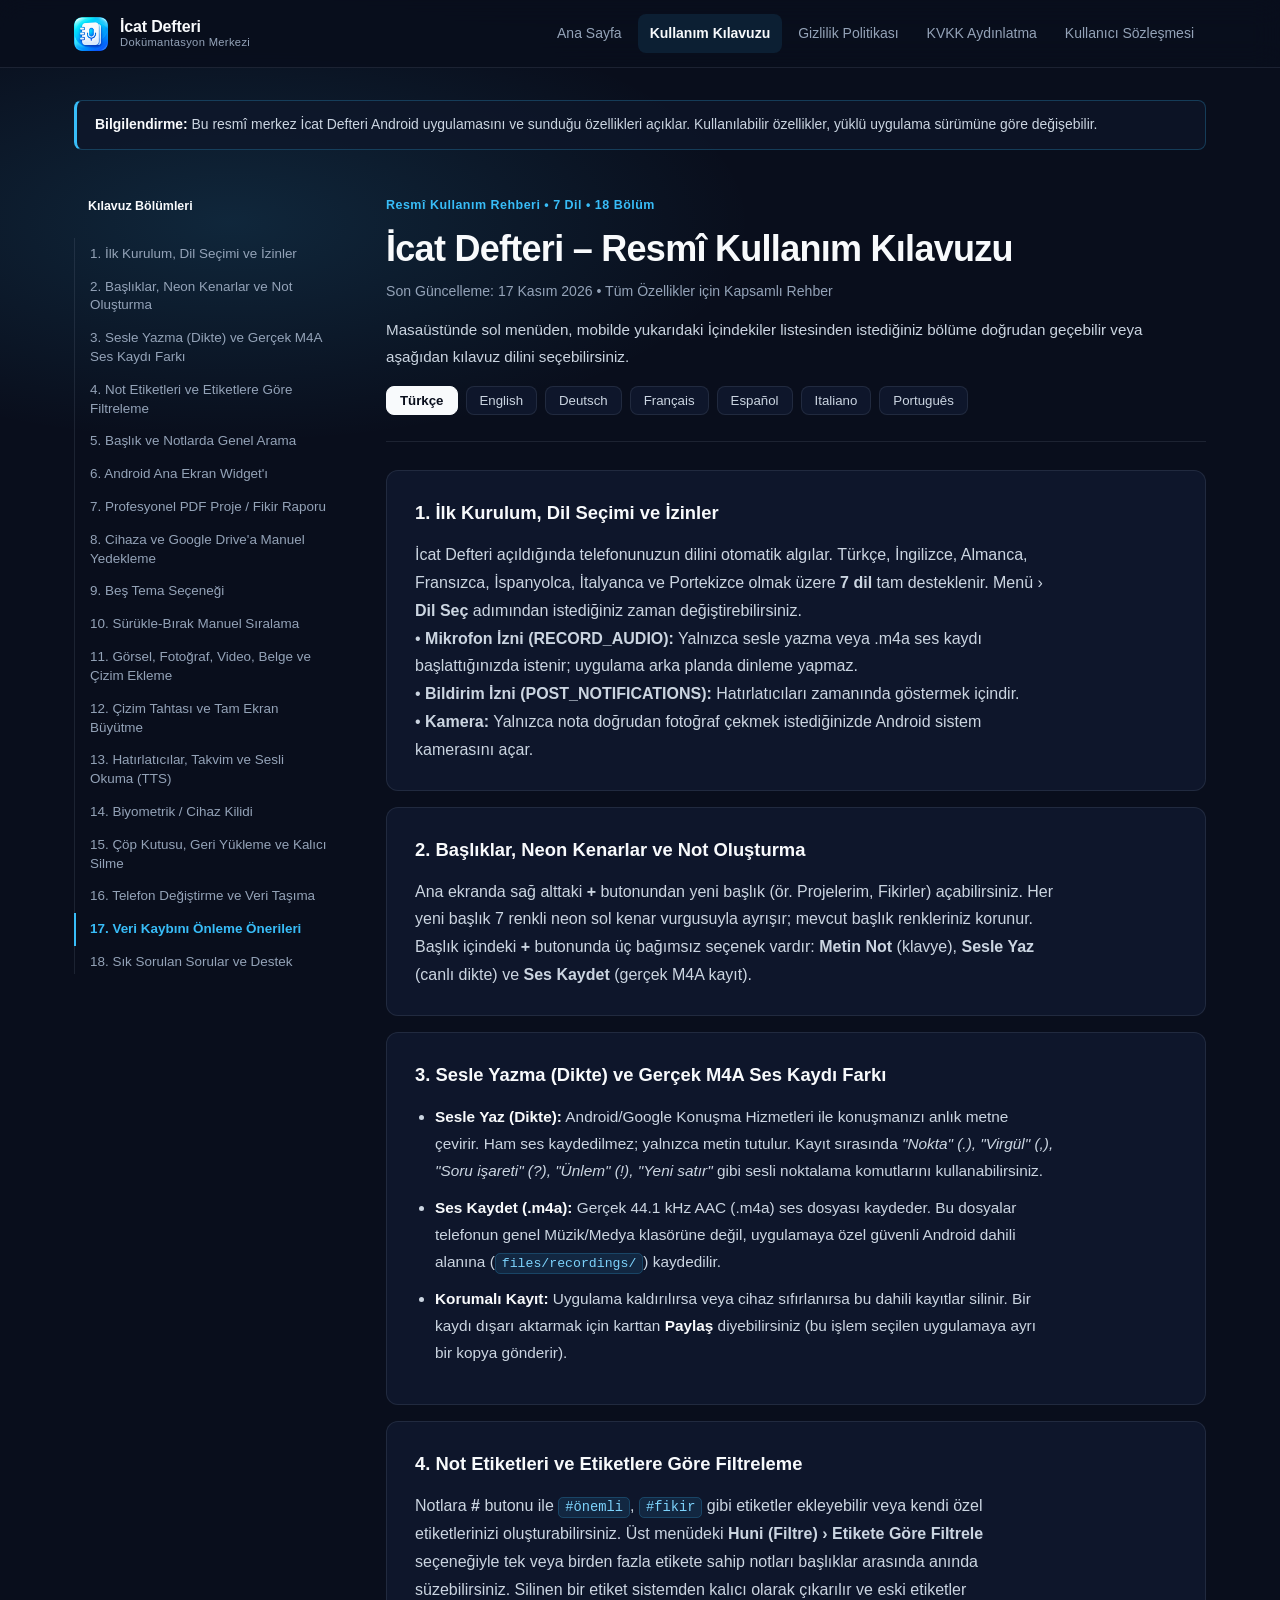
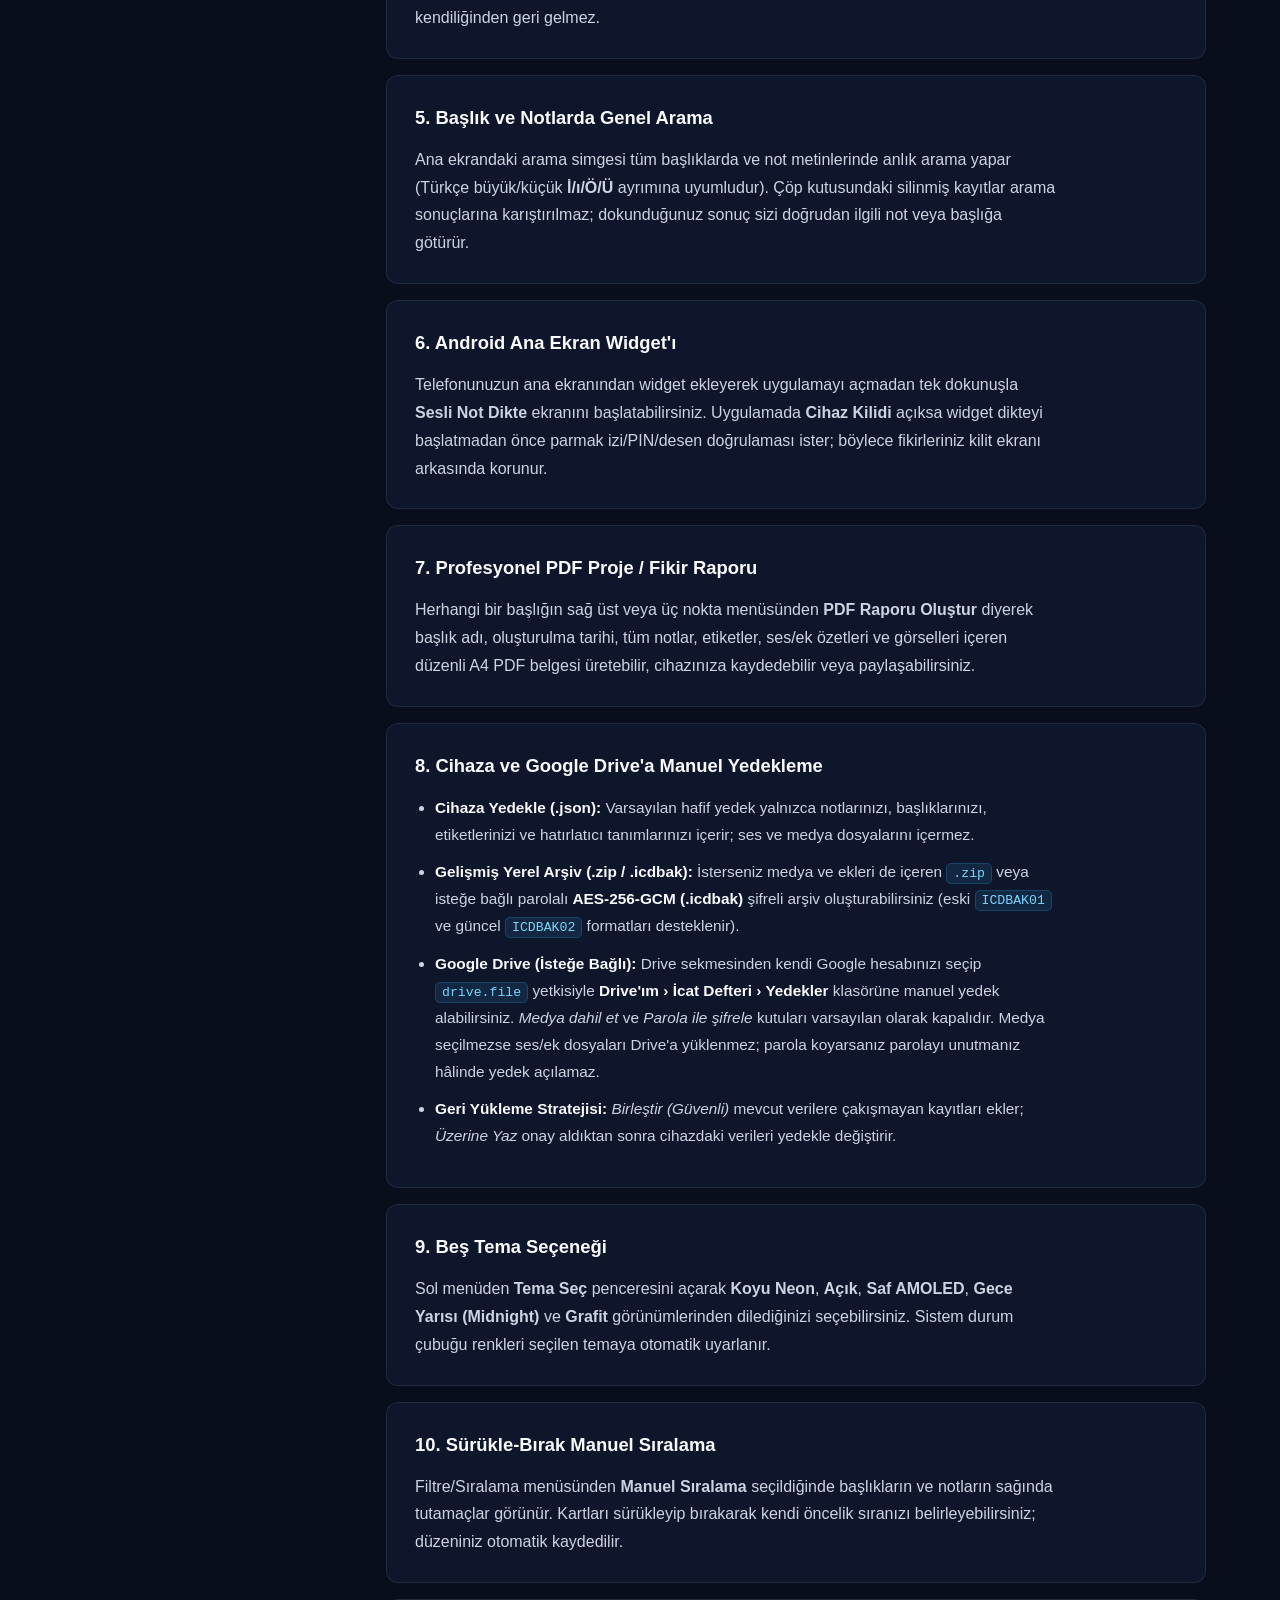
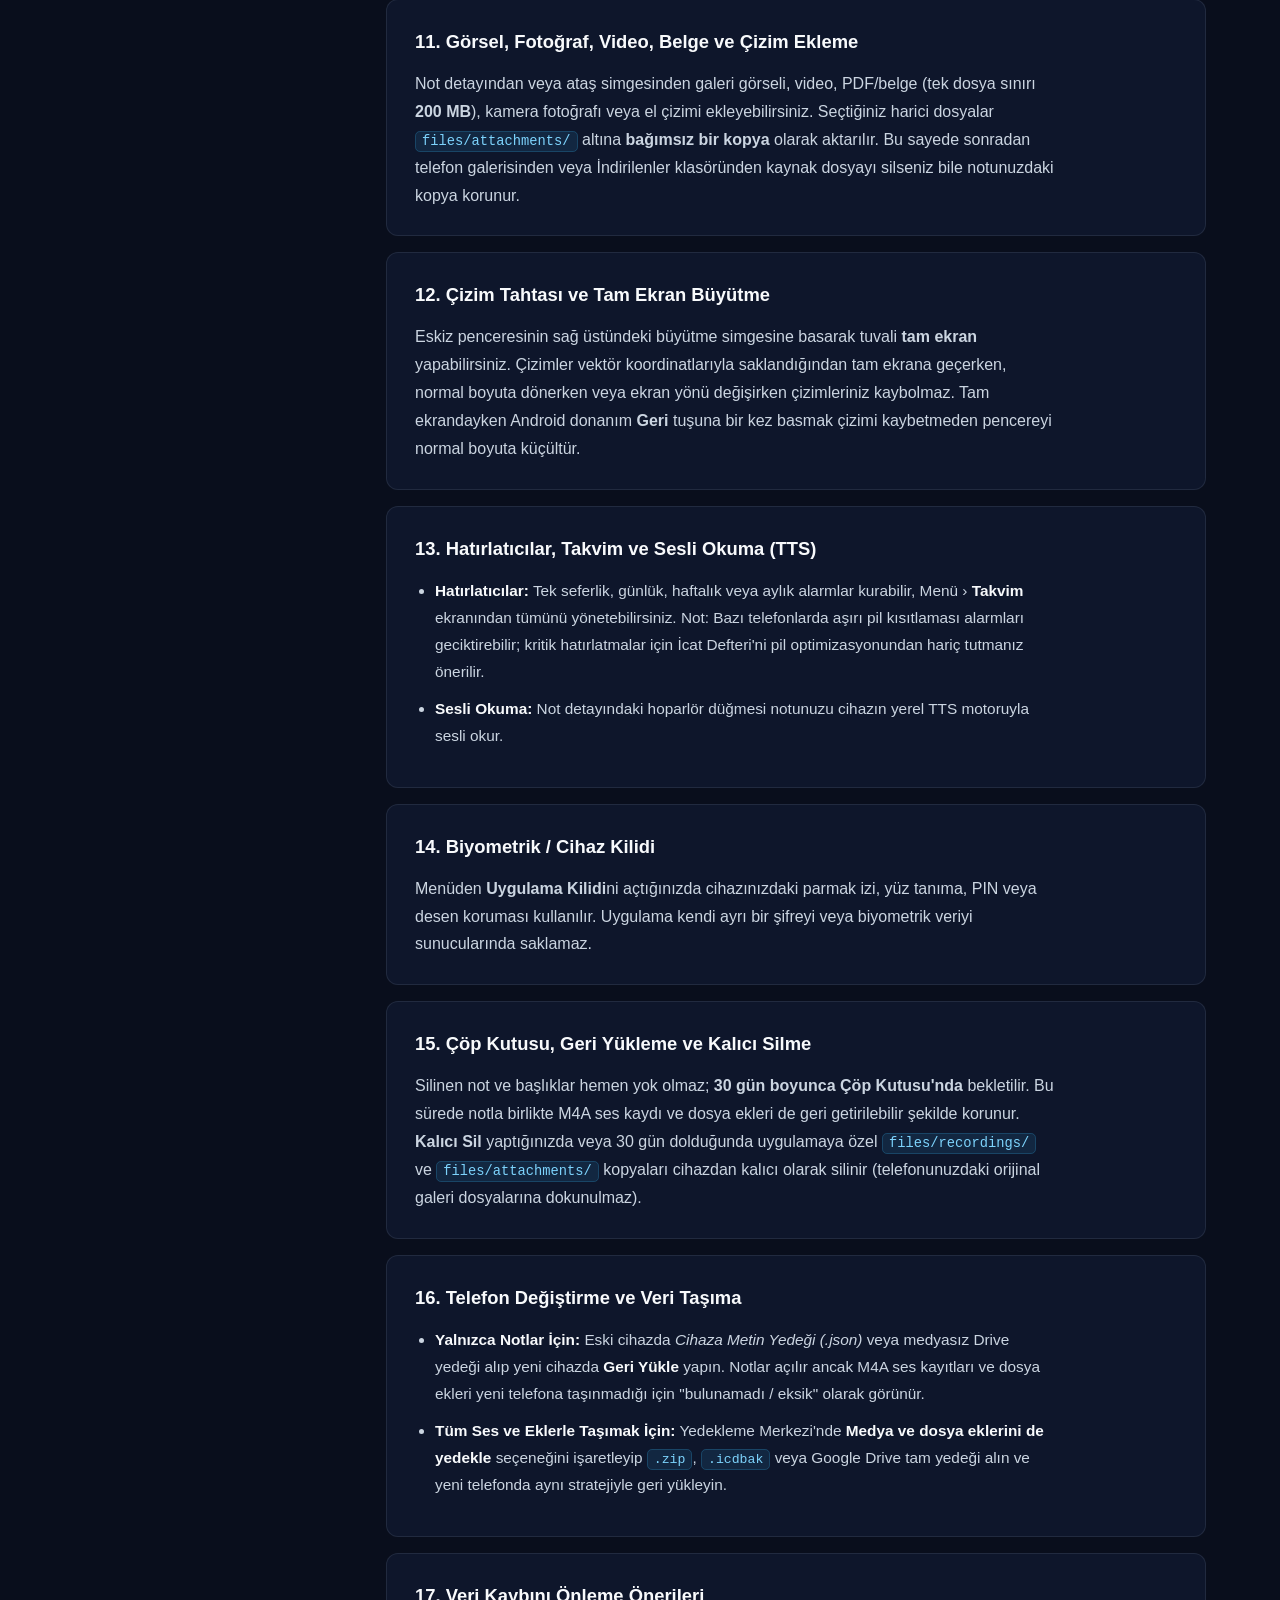
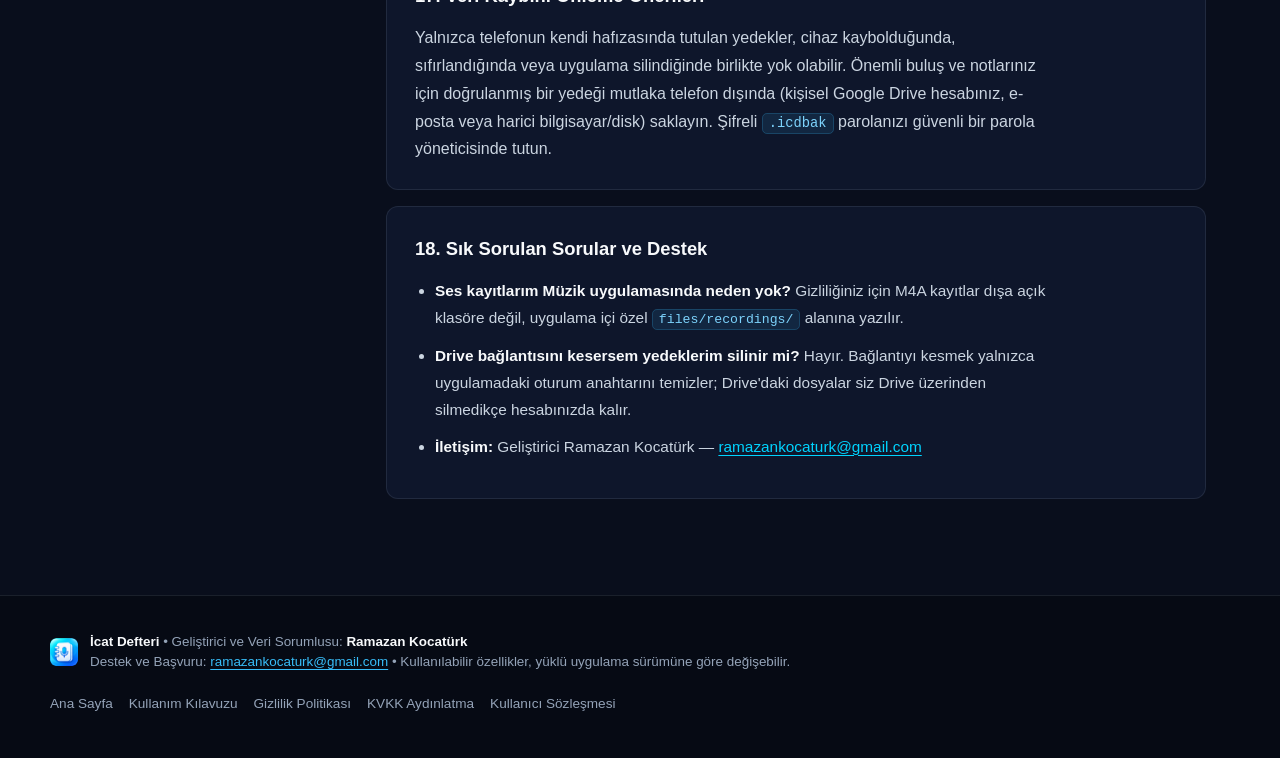
==== guide.html @ 8de45b9f "Add files via upload" ====
<!DOCTYPE html>
<html lang="tr">
<head>
    <meta charset="UTF-8">
    <meta name="viewport" content="width=device-width, initial-scale=1.0">
    <title>İcat Defteri – Resmî Kullanım Kılavuzu (7 Dil • 18 Bölüm)</title>
    <meta name="description" content="İcat Defteri için 7 dilde 18 bölümlü resmî kullanım kılavuzu: M4A ses kaydı, ek dosyalar, çizim tahtası, PDF rapor ve Google Drive yedekleme.">
    <link rel="icon" type="image/png" href="assets/Icat_Defteri_Play-Store_Icon_512.png">
    <link rel="stylesheet" href="styles.css">
    <script defer src="site.js"></script>
</head>
<body>
<a class="skip-link" href="#main-content">İçeriğe geç</a>
<header class="site-header">
    <div class="header-inner">
        <a href="index.html" class="brand-link">
            <img src="assets/Icat_Defteri_Play-Store_Icon_512.png" alt="İcat Defteri Resmî Logosu" class="brand-logo" width="34" height="34">
            <span class="brand-text-col">
                <span class="brand-name">İcat Defteri</span>
                <span class="brand-tag">Dokümantasyon Merkezi</span>
            </span>
        </a>
        <nav class="nav-links" aria-label="Üst Menü">
            <a href="index.html">Ana Sayfa</a>
            <a href="guide.html" aria-current="page">Kullanım Kılavuzu</a>
            <a href="privacy.html">Gizlilik Politikası</a>
            <a href="kvkk.html">KVKK Aydınlatma</a>
            <a href="terms.html">Kullanıcı Sözleşmesi</a>
        </nav>
        <button type="button" id="mobile-nav-toggle" class="mobile-nav-toggle" aria-expanded="false" aria-controls="mobile-nav-drawer">
            <span>Menü</span>
            <span aria-hidden="true">☰</span>
        </button>
    </div>
    <div id="mobile-nav-drawer" class="mobile-nav-drawer" aria-label="Mobil Menü">
        <a href="index.html">Ana Sayfa</a>
        <a href="guide.html" aria-current="page">Kullanım Kılavuzu</a>
        <a href="privacy.html">Gizlilik Politikası</a>
        <a href="kvkk.html">KVKK Aydınlatma</a>
        <a href="terms.html">Kullanıcı Sözleşmesi</a>
    </div>
</header>
<main id="main-content" class="page-wrap">
    <div class="status-notice" role="note">
        <strong>Bilgilendirme:</strong> Bu resmî merkez İcat Defteri Android uygulamasını ve sunduğu özellikleri açıklar. Kullanılabilir özellikler, yüklü uygulama sürümüne göre değişebilir.
    </div>
    <div class="mobile-toc">
        <button type="button" id="mobile-toc-btn" class="mobile-toc-btn" aria-expanded="false" aria-controls="mobile-toc-panel">
            <span>Kılavuz Bölümleri (18)</span>
            <span aria-hidden="true">▾</span>
        </button>
        <div id="mobile-toc-panel" class="mobile-toc-panel">
            <ul id="mobile-toc-list" class="toc-list">
                <li><a href="#sec-1">1. İlk Kurulum, Dil Seçimi ve İzinler</a></li>
                <li><a href="#sec-2">2. Başlıklar, Neon Kenarlar ve Not Oluşturma</a></li>
                <li><a href="#sec-3">3. Sesle Yazma (Dikte) ve Gerçek M4A Ses Kaydı Farkı</a></li>
                <li><a href="#sec-4">4. Not Etiketleri ve Etiketlere Göre Filtreleme</a></li>
                <li><a href="#sec-5">5. Başlık ve Notlarda Genel Arama</a></li>
                <li><a href="#sec-6">6. Android Ana Ekran Widget'ı</a></li>
                <li><a href="#sec-7">7. Profesyonel PDF Proje / Fikir Raporu</a></li>
                <li><a href="#sec-8">8. Cihaza ve Google Drive'a Manuel Yedekleme</a></li>
                <li><a href="#sec-9">9. Beş Tema Seçeneği</a></li>
                <li><a href="#sec-10">10. Sürükle-Bırak Manuel Sıralama</a></li>
                <li><a href="#sec-11">11. Görsel, Fotoğraf, Video, Belge ve Çizim Ekleme</a></li>
                <li><a href="#sec-12">12. Çizim Tahtası ve Tam Ekran Büyütme</a></li>
                <li><a href="#sec-13">13. Hatırlatıcılar, Takvim ve Sesli Okuma (TTS)</a></li>
                <li><a href="#sec-14">14. Biyometrik / Cihaz Kilidi</a></li>
                <li><a href="#sec-15">15. Çöp Kutusu, Geri Yükleme ve Kalıcı Silme</a></li>
                <li><a href="#sec-16">16. Telefon Değiştirme ve Veri Taşıma</a></li>
                <li><a href="#sec-17">17. Veri Kaybını Önleme Önerileri</a></li>
                <li><a href="#sec-18">18. Sık Sorulan Sorular ve Destek</a></li>
            </ul>
        </div>
    </div>

    <div class="docs-layout">
        <aside class="docs-sidebar" aria-label="Bölüm Gezintisi">
            <div class="sidebar-title">Kılavuz Bölümleri</div>
            <ul id="desktop-toc-list" class="toc-list">
                <li><a href="#sec-1">1. İlk Kurulum, Dil Seçimi ve İzinler</a></li>
                <li><a href="#sec-2">2. Başlıklar, Neon Kenarlar ve Not Oluşturma</a></li>
                <li><a href="#sec-3">3. Sesle Yazma (Dikte) ve Gerçek M4A Ses Kaydı Farkı</a></li>
                <li><a href="#sec-4">4. Not Etiketleri ve Etiketlere Göre Filtreleme</a></li>
                <li><a href="#sec-5">5. Başlık ve Notlarda Genel Arama</a></li>
                <li><a href="#sec-6">6. Android Ana Ekran Widget'ı</a></li>
                <li><a href="#sec-7">7. Profesyonel PDF Proje / Fikir Raporu</a></li>
                <li><a href="#sec-8">8. Cihaza ve Google Drive'a Manuel Yedekleme</a></li>
                <li><a href="#sec-9">9. Beş Tema Seçeneği</a></li>
                <li><a href="#sec-10">10. Sürükle-Bırak Manuel Sıralama</a></li>
                <li><a href="#sec-11">11. Görsel, Fotoğraf, Video, Belge ve Çizim Ekleme</a></li>
                <li><a href="#sec-12">12. Çizim Tahtası ve Tam Ekran Büyütme</a></li>
                <li><a href="#sec-13">13. Hatırlatıcılar, Takvim ve Sesli Okuma (TTS)</a></li>
                <li><a href="#sec-14">14. Biyometrik / Cihaz Kilidi</a></li>
                <li><a href="#sec-15">15. Çöp Kutusu, Geri Yükleme ve Kalıcı Silme</a></li>
                <li><a href="#sec-16">16. Telefon Değiştirme ve Veri Taşıma</a></li>
                <li><a href="#sec-17">17. Veri Kaybını Önleme Önerileri</a></li>
                <li><a href="#sec-18">18. Sık Sorulan Sorular ve Destek</a></li>
            </ul>
        </aside>

        <article class="doc-article">
            <div class="doc-header-block">
                <span class="doc-badge">Resmî Kullanım Rehberi • 7 Dil • 18 Bölüm</span>
                <h1>İcat Defteri – Resmî Kullanım Kılavuzu</h1>
                <div class="doc-meta">Son Güncelleme: 17 Kasım 2026 • Tüm Özellikler için Kapsamlı Rehber</div>
                <p style="color:var(--text-body); font-size:0.95rem;">Masaüstünde sol menüden, mobilde yukarıdaki İçindekiler listesinden istediğiniz bölüme doğrudan geçebilir veya aşağıdan kılavuz dilini seçebilirsiniz.</p>
                <div class="lang-bar" role="group" aria-label="Kılavuz Dili Seçimi">
            <button type="button" onclick="setGuideLang('tr')" id="gl-btn-tr" class="lang-btn active" aria-pressed="true">Türkçe</button>
            <button type="button" onclick="setGuideLang('en')" id="gl-btn-en" class="lang-btn" aria-pressed="false">English</button>
            <button type="button" onclick="setGuideLang('de')" id="gl-btn-de" class="lang-btn" aria-pressed="false">Deutsch</button>
            <button type="button" onclick="setGuideLang('fr')" id="gl-btn-fr" class="lang-btn" aria-pressed="false">Français</button>
            <button type="button" onclick="setGuideLang('es')" id="gl-btn-es" class="lang-btn" aria-pressed="false">Español</button>
            <button type="button" onclick="setGuideLang('it')" id="gl-btn-it" class="lang-btn" aria-pressed="false">Italiano</button>
            <button type="button" onclick="setGuideLang('pt')" id="gl-btn-pt" class="lang-btn" aria-pressed="false">Português</button>
        </div>
            </div>
            <div id="sections-host">
                
        <section id="sec-1" class="doc-section">
            <h2>1. İlk Kurulum, Dil Seçimi ve İzinler</h2>
            <div class="doc-prose">İcat Defteri açıldığında telefonunuzun dilini otomatik algılar. Türkçe, İngilizce, Almanca, Fransızca, İspanyolca, İtalyanca ve Portekizce olmak üzere <strong>7 dil</strong> tam desteklenir. Menü › <strong>Dil Seç</strong> adımından istediğiniz zaman değiştirebilirsiniz.<br>• <strong>Mikrofon İzni (RECORD_AUDIO):</strong> Yalnızca sesle yazma veya .m4a ses kaydı başlattığınızda istenir; uygulama arka planda dinleme yapmaz.<br>• <strong>Bildirim İzni (POST_NOTIFICATIONS):</strong> Hatırlatıcıları zamanında göstermek içindir.<br>• <strong>Kamera:</strong> Yalnızca nota doğrudan fotoğraf çekmek istediğinizde Android sistem kamerasını açar.</div>
        </section>

        <section id="sec-2" class="doc-section">
            <h2>2. Başlıklar, Neon Kenarlar ve Not Oluşturma</h2>
            <div class="doc-prose">Ana ekranda sağ alttaki <strong>+</strong> butonundan yeni başlık (ör. Projelerim, Fikirler) açabilirsiniz. Her yeni başlık 7 renkli neon sol kenar vurgusuyla ayrışır; mevcut başlık renkleriniz korunur. Başlık içindeki <strong>+</strong> butonunda üç bağımsız seçenek vardır: <strong>Metin Not</strong> (klavye), <strong>Sesle Yaz</strong> (canlı dikte) ve <strong>Ses Kaydet</strong> (gerçek M4A kayıt).</div>
        </section>

        <section id="sec-3" class="doc-section">
            <h2>3. Sesle Yazma (Dikte) ve Gerçek M4A Ses Kaydı Farkı</h2>
            <div class="doc-prose"><ul><li><strong>Sesle Yaz (Dikte):</strong> Android/Google Konuşma Hizmetleri ile konuşmanızı anlık metne çevirir. Ham ses kaydedilmez; yalnızca metin tutulur. Kayıt sırasında <em>"Nokta" (.), "Virgül" (,), "Soru işareti" (?), "Ünlem" (!), "Yeni satır"</em> gibi sesli noktalama komutlarını kullanabilirsiniz.</li><li><strong>Ses Kaydet (.m4a):</strong> Gerçek 44.1 kHz AAC (.m4a) ses dosyası kaydeder. Bu dosyalar telefonun genel Müzik/Medya klasörüne değil, uygulamaya özel güvenli Android dahili alanına (<code>files/recordings/</code>) kaydedilir.</li><li><strong>Korumalı Kayıt:</strong> Uygulama kaldırılırsa veya cihaz sıfırlanırsa bu dahili kayıtlar silinir. Bir kaydı dışarı aktarmak için karttan <strong>Paylaş</strong> diyebilirsiniz (bu işlem seçilen uygulamaya ayrı bir kopya gönderir).</li></ul></div>
        </section>

        <section id="sec-4" class="doc-section">
            <h2>4. Not Etiketleri ve Etiketlere Göre Filtreleme</h2>
            <div class="doc-prose">Notlara <strong>#</strong> butonu ile <code>#önemli</code>, <code>#fikir</code> gibi etiketler ekleyebilir veya kendi özel etiketlerinizi oluşturabilirsiniz. Üst menüdeki <strong>Huni (Filtre) › Etikete Göre Filtrele</strong> seçeneğiyle tek veya birden fazla etikete sahip notları başlıklar arasında anında süzebilirsiniz. Silinen bir etiket sistemden kalıcı olarak çıkarılır ve eski etiketler kendiliğinden geri gelmez.</div>
        </section>

        <section id="sec-5" class="doc-section">
            <h2>5. Başlık ve Notlarda Genel Arama</h2>
            <div class="doc-prose">Ana ekrandaki arama simgesi tüm başlıklarda ve not metinlerinde anlık arama yapar (Türkçe büyük/küçük <strong>İ/ı/Ö/Ü</strong> ayrımına uyumludur). Çöp kutusundaki silinmiş kayıtlar arama sonuçlarına karıştırılmaz; dokunduğunuz sonuç sizi doğrudan ilgili not veya başlığa götürür.</div>
        </section>

        <section id="sec-6" class="doc-section">
            <h2>6. Android Ana Ekran Widget'ı</h2>
            <div class="doc-prose">Telefonunuzun ana ekranından widget ekleyerek uygulamayı açmadan tek dokunuşla <strong>Sesli Not Dikte</strong> ekranını başlatabilirsiniz. Uygulamada <strong>Cihaz Kilidi</strong> açıksa widget dikteyi başlatmadan önce parmak izi/PIN/desen doğrulaması ister; böylece fikirleriniz kilit ekranı arkasında korunur.</div>
        </section>

        <section id="sec-7" class="doc-section">
            <h2>7. Profesyonel PDF Proje / Fikir Raporu</h2>
            <div class="doc-prose">Herhangi bir başlığın sağ üst veya üç nokta menüsünden <strong>PDF Raporu Oluştur</strong> diyerek başlık adı, oluşturulma tarihi, tüm notlar, etiketler, ses/ek özetleri ve görselleri içeren düzenli A4 PDF belgesi üretebilir, cihazınıza kaydedebilir veya paylaşabilirsiniz.</div>
        </section>

        <section id="sec-8" class="doc-section">
            <h2>8. Cihaza ve Google Drive'a Manuel Yedekleme</h2>
            <div class="doc-prose"><ul><li><strong>Cihaza Yedekle (.json):</strong> Varsayılan hafif yedek yalnızca notlarınızı, başlıklarınızı, etiketlerinizi ve hatırlatıcı tanımlarınızı içerir; ses ve medya dosyalarını içermez.</li><li><strong>Gelişmiş Yerel Arşiv (.zip / .icdbak):</strong> İsterseniz medya ve ekleri de içeren <code>.zip</code> veya isteğe bağlı parolalı <strong>AES-256-GCM (.icdbak)</strong> şifreli arşiv oluşturabilirsiniz (eski <code>ICDBAK01</code> ve güncel <code>ICDBAK02</code> formatları desteklenir).</li><li><strong>Google Drive (İsteğe Bağlı):</strong> Drive sekmesinden kendi Google hesabınızı seçip <code>drive.file</code> yetkisiyle <strong>Drive'ım › İcat Defteri › Yedekler</strong> klasörüne manuel yedek alabilirsiniz. <em>Medya dahil et</em> ve <em>Parola ile şifrele</em> kutuları varsayılan olarak kapalıdır. Medya seçilmezse ses/ek dosyaları Drive'a yüklenmez; parola koyarsanız parolayı unutmanız hâlinde yedek açılamaz.</li><li><strong>Geri Yükleme Stratejisi:</strong> <em>Birleştir (Güvenli)</em> mevcut verilere çakışmayan kayıtları ekler; <em>Üzerine Yaz</em> onay aldıktan sonra cihazdaki verileri yedekle değiştirir.</li></ul></div>
        </section>

        <section id="sec-9" class="doc-section">
            <h2>9. Beş Tema Seçeneği</h2>
            <div class="doc-prose">Sol menüden <strong>Tema Seç</strong> penceresini açarak <strong>Koyu Neon</strong>, <strong>Açık</strong>, <strong>Saf AMOLED</strong>, <strong>Gece Yarısı (Midnight)</strong> ve <strong>Grafit</strong> görünümlerinden dilediğinizi seçebilirsiniz. Sistem durum çubuğu renkleri seçilen temaya otomatik uyarlanır.</div>
        </section>

        <section id="sec-10" class="doc-section">
            <h2>10. Sürükle-Bırak Manuel Sıralama</h2>
            <div class="doc-prose">Filtre/Sıralama menüsünden <strong>Manuel Sıralama</strong> seçildiğinde başlıkların ve notların sağında tutamaçlar görünür. Kartları sürükleyip bırakarak kendi öncelik sıranızı belirleyebilirsiniz; düzeniniz otomatik kaydedilir.</div>
        </section>

        <section id="sec-11" class="doc-section">
            <h2>11. Görsel, Fotoğraf, Video, Belge ve Çizim Ekleme</h2>
            <div class="doc-prose">Not detayından veya ataş simgesinden galeri görseli, video, PDF/belge (tek dosya sınırı <strong>200 MB</strong>), kamera fotoğrafı veya el çizimi ekleyebilirsiniz. Seçtiğiniz harici dosyalar <code>files/attachments/</code> altına <strong>bağımsız bir kopya</strong> olarak aktarılır. Bu sayede sonradan telefon galerisinden veya İndirilenler klasöründen kaynak dosyayı silseniz bile notunuzdaki kopya korunur.</div>
        </section>

        <section id="sec-12" class="doc-section">
            <h2>12. Çizim Tahtası ve Tam Ekran Büyütme</h2>
            <div class="doc-prose">Eskiz penceresinin sağ üstündeki büyütme simgesine basarak tuvali <strong>tam ekran</strong> yapabilirsiniz. Çizimler vektör koordinatlarıyla saklandığından tam ekrana geçerken, normal boyuta dönerken veya ekran yönü değişirken çizimleriniz kaybolmaz. Tam ekrandayken Android donanım <strong>Geri</strong> tuşuna bir kez basmak çizimi kaybetmeden pencereyi normal boyuta küçültür.</div>
        </section>

        <section id="sec-13" class="doc-section">
            <h2>13. Hatırlatıcılar, Takvim ve Sesli Okuma (TTS)</h2>
            <div class="doc-prose"><ul><li><strong>Hatırlatıcılar:</strong> Tek seferlik, günlük, haftalık veya aylık alarmlar kurabilir, Menü › <strong>Takvim</strong> ekranından tümünü yönetebilirsiniz. Not: Bazı telefonlarda aşırı pil kısıtlaması alarmları geciktirebilir; kritik hatırlatmalar için İcat Defteri'ni pil optimizasyonundan hariç tutmanız önerilir.</li><li><strong>Sesli Okuma:</strong> Not detayındaki hoparlör düğmesi notunuzu cihazın yerel TTS motoruyla sesli okur.</li></ul></div>
        </section>

        <section id="sec-14" class="doc-section">
            <h2>14. Biyometrik / Cihaz Kilidi</h2>
            <div class="doc-prose">Menüden <strong>Uygulama Kilidi</strong>ni açtığınızda cihazınızdaki parmak izi, yüz tanıma, PIN veya desen koruması kullanılır. Uygulama kendi ayrı bir şifreyi veya biyometrik veriyi sunucularında saklamaz.</div>
        </section>

        <section id="sec-15" class="doc-section">
            <h2>15. Çöp Kutusu, Geri Yükleme ve Kalıcı Silme</h2>
            <div class="doc-prose">Silinen not ve başlıklar hemen yok olmaz; <strong>30 gün boyunca Çöp Kutusu'nda</strong> bekletilir. Bu sürede notla birlikte M4A ses kaydı ve dosya ekleri de geri getirilebilir şekilde korunur. <strong>Kalıcı Sil</strong> yaptığınızda veya 30 gün dolduğunda uygulamaya özel <code>files/recordings/</code> ve <code>files/attachments/</code> kopyaları cihazdan kalıcı olarak silinir (telefonunuzdaki orijinal galeri dosyalarına dokunulmaz).</div>
        </section>

        <section id="sec-16" class="doc-section">
            <h2>16. Telefon Değiştirme ve Veri Taşıma</h2>
            <div class="doc-prose"><ul><li><strong>Yalnızca Notlar İçin:</strong> Eski cihazda <em>Cihaza Metin Yedeği (.json)</em> veya medyasız Drive yedeği alıp yeni cihazda <strong>Geri Yükle</strong> yapın. Notlar açılır ancak M4A ses kayıtları ve dosya ekleri yeni telefona taşınmadığı için "bulunamadı / eksik" olarak görünür.</li><li><strong>Tüm Ses ve Eklerle Taşımak İçin:</strong> Yedekleme Merkezi'nde <strong>Medya ve dosya eklerini de yedekle</strong> seçeneğini işaretleyip <code>.zip</code>, <code>.icdbak</code> veya Google Drive tam yedeği alın ve yeni telefonda aynı stratejiyle geri yükleyin.</li></ul></div>
        </section>

        <section id="sec-17" class="doc-section">
            <h2>17. Veri Kaybını Önleme Önerileri</h2>
            <div class="doc-prose">Yalnızca telefonun kendi hafızasında tutulan yedekler, cihaz kaybolduğunda, sıfırlandığında veya uygulama silindiğinde birlikte yok olabilir. Önemli buluş ve notlarınız için doğrulanmış bir yedeği mutlaka telefon dışında (kişisel Google Drive hesabınız, e-posta veya harici bilgisayar/disk) saklayın. Şifreli <code>.icdbak</code> parolanızı güvenli bir parola yöneticisinde tutun.</div>
        </section>

        <section id="sec-18" class="doc-section">
            <h2>18. Sık Sorulan Sorular ve Destek</h2>
            <div class="doc-prose"><ul><li><strong>Ses kayıtlarım Müzik uygulamasında neden yok?</strong> Gizliliğiniz için M4A kayıtlar dışa açık klasöre değil, uygulama içi özel <code>files/recordings/</code> alanına yazılır.</li><li><strong>Drive bağlantısını kesersem yedeklerim silinir mi?</strong> Hayır. Bağlantıyı kesmek yalnızca uygulamadaki oturum anahtarını temizler; Drive'daki dosyalar siz Drive üzerinden silmedikçe hesabınızda kalır.</li><li><strong>İletişim:</strong> Geliştirici Ramazan Kocatürk — <a href="mailto:ramazankocaturk@gmail.com" style="color:#00D4FF;">ramazankocaturk@gmail.com</a></li></ul></div>
        </section>
            </div>
            <script>
        var GUIDE_TRANSLATIONS_WEB = {"tr":[["1. İlk Kurulum, Dil Seçimi ve İzinler","İcat Defteri açıldığında telefonunuzun dilini otomatik algılar. Türkçe, İngilizce, Almanca, Fransızca, İspanyolca, İtalyanca ve Portekizce olmak üzere <strong>7 dil</strong> tam desteklenir. Menü › <strong>Dil Seç</strong> adımından istediğiniz zaman değiştirebilirsiniz.<br>• <strong>Mikrofon İzni (RECORD_AUDIO):</strong> Yalnızca sesle yazma veya .m4a ses kaydı başlattığınızda istenir; uygulama arka planda dinleme yapmaz.<br>• <strong>Bildirim İzni (POST_NOTIFICATIONS):</strong> Hatırlatıcıları zamanında göstermek içindir.<br>• <strong>Kamera:</strong> Yalnızca nota doğrudan fotoğraf çekmek istediğinizde Android sistem kamerasını açar."],["2. Başlıklar, Neon Kenarlar ve Not Oluşturma","Ana ekranda sağ alttaki <strong>+</strong> butonundan yeni başlık (ör. Projelerim, Fikirler) açabilirsiniz. Her yeni başlık 7 renkli neon sol kenar vurgusuyla ayrışır; mevcut başlık renkleriniz korunur. Başlık içindeki <strong>+</strong> butonunda üç bağımsız seçenek vardır: <strong>Metin Not</strong> (klavye), <strong>Sesle Yaz</strong> (canlı dikte) ve <strong>Ses Kaydet</strong> (gerçek M4A kayıt)."],["3. Sesle Yazma (Dikte) ve Gerçek M4A Ses Kaydı Farkı","<ul><li><strong>Sesle Yaz (Dikte):</strong> Android/Google Konuşma Hizmetleri ile konuşmanızı anlık metne çevirir. Ham ses kaydedilmez; yalnızca metin tutulur. Kayıt sırasında <em>\"Nokta\" (.), \"Virgül\" (,), \"Soru işareti\" (?), \"Ünlem\" (!), \"Yeni satır\"</em> gibi sesli noktalama komutlarını kullanabilirsiniz.</li><li><strong>Ses Kaydet (.m4a):</strong> Gerçek 44.1 kHz AAC (.m4a) ses dosyası kaydeder. Bu dosyalar telefonun genel Müzik/Medya klasörüne değil, uygulamaya özel güvenli Android dahili alanına (<code>files/recordings/</code>) kaydedilir.</li><li><strong>Korumalı Kayıt:</strong> Uygulama kaldırılırsa veya cihaz sıfırlanırsa bu dahili kayıtlar silinir. Bir kaydı dışarı aktarmak için karttan <strong>Paylaş</strong> diyebilirsiniz (bu işlem seçilen uygulamaya ayrı bir kopya gönderir).</li></ul>"],["4. Not Etiketleri ve Etiketlere Göre Filtreleme","Notlara <strong>#</strong> butonu ile <code>#önemli</code>, <code>#fikir</code> gibi etiketler ekleyebilir veya kendi özel etiketlerinizi oluşturabilirsiniz. Üst menüdeki <strong>Huni (Filtre) › Etikete Göre Filtrele</strong> seçeneğiyle tek veya birden fazla etikete sahip notları başlıklar arasında anında süzebilirsiniz. Silinen bir etiket sistemden kalıcı olarak çıkarılır ve eski etiketler kendiliğinden geri gelmez."],["5. Başlık ve Notlarda Genel Arama","Ana ekrandaki arama simgesi tüm başlıklarda ve not metinlerinde anlık arama yapar (Türkçe büyük/küçük <strong>İ/ı/Ö/Ü</strong> ayrımına uyumludur). Çöp kutusundaki silinmiş kayıtlar arama sonuçlarına karıştırılmaz; dokunduğunuz sonuç sizi doğrudan ilgili not veya başlığa götürür."],["6. Android Ana Ekran Widget'ı","Telefonunuzun ana ekranından widget ekleyerek uygulamayı açmadan tek dokunuşla <strong>Sesli Not Dikte</strong> ekranını başlatabilirsiniz. Uygulamada <strong>Cihaz Kilidi</strong> açıksa widget dikteyi başlatmadan önce parmak izi/PIN/desen doğrulaması ister; böylece fikirleriniz kilit ekranı arkasında korunur."],["7. Profesyonel PDF Proje / Fikir Raporu","Herhangi bir başlığın sağ üst veya üç nokta menüsünden <strong>PDF Raporu Oluştur</strong> diyerek başlık adı, oluşturulma tarihi, tüm notlar, etiketler, ses/ek özetleri ve görselleri içeren düzenli A4 PDF belgesi üretebilir, cihazınıza kaydedebilir veya paylaşabilirsiniz."],["8. Cihaza ve Google Drive'a Manuel Yedekleme","<ul><li><strong>Cihaza Yedekle (.json):</strong> Varsayılan hafif yedek yalnızca notlarınızı, başlıklarınızı, etiketlerinizi ve hatırlatıcı tanımlarınızı içerir; ses ve medya dosyalarını içermez.</li><li><strong>Gelişmiş Yerel Arşiv (.zip / .icdbak):</strong> İsterseniz medya ve ekleri de içeren <code>.zip</code> veya isteğe bağlı parolalı <strong>AES-256-GCM (.icdbak)</strong> şifreli arşiv oluşturabilirsiniz (eski <code>ICDBAK01</code> ve güncel <code>ICDBAK02</code> formatları desteklenir).</li><li><strong>Google Drive (İsteğe Bağlı):</strong> Drive sekmesinden kendi Google hesabınızı seçip <code>drive.file</code> yetkisiyle <strong>Drive'ım › İcat Defteri › Yedekler</strong> klasörüne manuel yedek alabilirsiniz. <em>Medya dahil et</em> ve <em>Parola ile şifrele</em> kutuları varsayılan olarak kapalıdır. Medya seçilmezse ses/ek dosyaları Drive'a yüklenmez; parola koyarsanız parolayı unutmanız hâlinde yedek açılamaz.</li><li><strong>Geri Yükleme Stratejisi:</strong> <em>Birleştir (Güvenli)</em> mevcut verilere çakışmayan kayıtları ekler; <em>Üzerine Yaz</em> onay aldıktan sonra cihazdaki verileri yedekle değiştirir.</li></ul>"],["9. Beş Tema Seçeneği","Sol menüden <strong>Tema Seç</strong> penceresini açarak <strong>Koyu Neon</strong>, <strong>Açık</strong>, <strong>Saf AMOLED</strong>, <strong>Gece Yarısı (Midnight)</strong> ve <strong>Grafit</strong> görünümlerinden dilediğinizi seçebilirsiniz. Sistem durum çubuğu renkleri seçilen temaya otomatik uyarlanır."],["10. Sürükle-Bırak Manuel Sıralama","Filtre/Sıralama menüsünden <strong>Manuel Sıralama</strong> seçildiğinde başlıkların ve notların sağında tutamaçlar görünür. Kartları sürükleyip bırakarak kendi öncelik sıranızı belirleyebilirsiniz; düzeniniz otomatik kaydedilir."],["11. Görsel, Fotoğraf, Video, Belge ve Çizim Ekleme","Not detayından veya ataş simgesinden galeri görseli, video, PDF/belge (tek dosya sınırı <strong>200 MB</strong>), kamera fotoğrafı veya el çizimi ekleyebilirsiniz. Seçtiğiniz harici dosyalar <code>files/attachments/</code> altına <strong>bağımsız bir kopya</strong> olarak aktarılır. Bu sayede sonradan telefon galerisinden veya İndirilenler klasöründen kaynak dosyayı silseniz bile notunuzdaki kopya korunur."],["12. Çizim Tahtası ve Tam Ekran Büyütme","Eskiz penceresinin sağ üstündeki büyütme simgesine basarak tuvali <strong>tam ekran</strong> yapabilirsiniz. Çizimler vektör koordinatlarıyla saklandığından tam ekrana geçerken, normal boyuta dönerken veya ekran yönü değişirken çizimleriniz kaybolmaz. Tam ekrandayken Android donanım <strong>Geri</strong> tuşuna bir kez basmak çizimi kaybetmeden pencereyi normal boyuta küçültür."],["13. Hatırlatıcılar, Takvim ve Sesli Okuma (TTS)","<ul><li><strong>Hatırlatıcılar:</strong> Tek seferlik, günlük, haftalık veya aylık alarmlar kurabilir, Menü › <strong>Takvim</strong> ekranından tümünü yönetebilirsiniz. Not: Bazı telefonlarda aşırı pil kısıtlaması alarmları geciktirebilir; kritik hatırlatmalar için İcat Defteri'ni pil optimizasyonundan hariç tutmanız önerilir.</li><li><strong>Sesli Okuma:</strong> Not detayındaki hoparlör düğmesi notunuzu cihazın yerel TTS motoruyla sesli okur.</li></ul>"],["14. Biyometrik / Cihaz Kilidi","Menüden <strong>Uygulama Kilidi</strong>ni açtığınızda cihazınızdaki parmak izi, yüz tanıma, PIN veya desen koruması kullanılır. Uygulama kendi ayrı bir şifreyi veya biyometrik veriyi sunucularında saklamaz."],["15. Çöp Kutusu, Geri Yükleme ve Kalıcı Silme","Silinen not ve başlıklar hemen yok olmaz; <strong>30 gün boyunca Çöp Kutusu'nda</strong> bekletilir. Bu sürede notla birlikte M4A ses kaydı ve dosya ekleri de geri getirilebilir şekilde korunur. <strong>Kalıcı Sil</strong> yaptığınızda veya 30 gün dolduğunda uygulamaya özel <code>files/recordings/</code> ve <code>files/attachments/</code> kopyaları cihazdan kalıcı olarak silinir (telefonunuzdaki orijinal galeri dosyalarına dokunulmaz)."],["16. Telefon Değiştirme ve Veri Taşıma","<ul><li><strong>Yalnızca Notlar İçin:</strong> Eski cihazda <em>Cihaza Metin Yedeği (.json)</em> veya medyasız Drive yedeği alıp yeni cihazda <strong>Geri Yükle</strong> yapın. Notlar açılır ancak M4A ses kayıtları ve dosya ekleri yeni telefona taşınmadığı için \"bulunamadı / eksik\" olarak görünür.</li><li><strong>Tüm Ses ve Eklerle Taşımak İçin:</strong> Yedekleme Merkezi'nde <strong>Medya ve dosya eklerini de yedekle</strong> seçeneğini işaretleyip <code>.zip</code>, <code>.icdbak</code> veya Google Drive tam yedeği alın ve yeni telefonda aynı stratejiyle geri yükleyin.</li></ul>"],["17. Veri Kaybını Önleme Önerileri","Yalnızca telefonun kendi hafızasında tutulan yedekler, cihaz kaybolduğunda, sıfırlandığında veya uygulama silindiğinde birlikte yok olabilir. Önemli buluş ve notlarınız için doğrulanmış bir yedeği mutlaka telefon dışında (kişisel Google Drive hesabınız, e-posta veya harici bilgisayar/disk) saklayın. Şifreli <code>.icdbak</code> parolanızı güvenli bir parola yöneticisinde tutun."],["18. Sık Sorulan Sorular ve Destek","<ul><li><strong>Ses kayıtlarım Müzik uygulamasında neden yok?</strong> Gizliliğiniz için M4A kayıtlar dışa açık klasöre değil, uygulama içi özel <code>files/recordings/</code> alanına yazılır.</li><li><strong>Drive bağlantısını kesersem yedeklerim silinir mi?</strong> Hayır. Bağlantıyı kesmek yalnızca uygulamadaki oturum anahtarını temizler; Drive'daki dosyalar siz Drive üzerinden silmedikçe hesabınızda kalır.</li><li><strong>İletişim:</strong> Geliştirici Ramazan Kocatürk — <a href=\"mailto:ramazankocaturk@gmail.com\" style=\"color:#00D4FF;\">ramazankocaturk@gmail.com</a></li></ul>"]],"en":[["1. Initial Setup, Language Selection & Permissions","İcat Defteri detects your device language at first launch and supports <strong>7 languages</strong> (Turkish, English, German, French, Spanish, Italian, Portuguese). Switch anytime via Menu › <strong>Change Language</strong>.<br>• <strong>Microphone (RECORD_AUDIO):</strong> Used only while dictating or recording .m4a audio.<br>• <strong>Notifications (POST_NOTIFICATIONS):</strong> Displays scheduled reminders on time.<br>• <strong>Camera:</strong> Opens the system camera only when attaching a new photo."],["2. Titles, Neon Edge Colors & Notes","Tap <strong>+</strong> to create titles distinguished by 7 neon left-border accents while preserving existing title text colors. Inside any title, <strong>+</strong> offers three independent actions: <strong>Text Note</strong>, <strong>Voice Dictation</strong>, and <strong>Record Audio (.m4a)</strong>."],["3. Voice Dictation vs. Real M4A Audio Recording","<ul><li><strong>Voice Dictation:</strong> Converts speech into text via Android/Google Speech Services without saving raw audio.</li><li><strong>M4A Audio Recording:</strong> Records real AAC <code>.m4a</code> audio inside app-private storage (<code>files/recordings/</code>), NOT in your public Music folder. Uninstalling the app or wiping the phone deletes private recordings; tapping <strong>Share</strong> exports a separate copy to the target app.</li></ul>"],["4. Note Tags & Tag Filtering","Assign or create custom <code>#tags</code> using the <strong>#</strong> button and filter across titles & notes via the top Funnel menu (single or multi-tag OR filter). Deleted tags stay removed permanently."],["5. Global Search","Search simultaneously across all titles and note contents (excluding Trash) and jump straight to the matching note."],["6. Android Home Screen Widget","Add the Voice Note widget to your Home Screen to launch Voice Dictation in one tap. If App Lock is enabled, Android authentication is required before dictation opens."],["7. Professional PDF Project Report","Generate shareable A4 PDF project reports per title with notes, tags, timestamps, audio/attachment summaries, and images."],["8. Device & Google Drive Backup","<ul><li><strong>Device Text Backup (.json):</strong> Lightweight JSON export for notes/text only (no audio/attachments).</li><li><strong>Advanced Local Archive (.zip / .icdbak):</strong> Optional packaging with media and optional <strong>AES-256-GCM</strong> encryption (supports <code>ICDBAK01</code> & <code>ICDBAK02</code>). Forgotten passwords cannot be recovered.</li><li><strong>Google Drive (Optional):</strong> Connect your own Google account via <code>drive.file</code> scope to store backups in visible <strong>My Drive › İcat Defteri › Yedekler</strong>. Both media packaging and password encryption default to OFF.</li><li><strong>Restore Modes:</strong> <em>Merge (Safe)</em> adds non-conflicting entries; <em>Overwrite</em> replaces device data after confirmation.</li></ul>"],["9. Five Themes","Choose between Dark Neon, Light, Pure AMOLED, Midnight, and Graphite from the sidebar theme selector."],["10. Manual Drag-and-Drop Sorting","Select <strong>Manual Sort</strong> from the sort menu to reorder titles and notes via drag handles; order persists automatically."],["11. Images, Videos, Files & Drawings","Attach gallery files, videos, documents (up to <strong>200 MB</strong> per file), camera photos, or sketches. Attached files are copied into independent app-private storage (<code>files/attachments/</code>), so deleting the original source file later in Gallery/Downloads will NOT break your note attachment."],["12. Sketchpad & Fullscreen Mode","Tap the top-right expand button in the sketchpad to draw fullscreen. Strokes are stored as resolution-independent vectors so expanding, shrinking, or pressing Hardware Back once preserves your entire drawing."],["13. Reminders, Calendar & Text-to-Speech (TTS)","Set one-time or recurring reminders and review them in the Calendar view. Exempt the app from strict battery optimization if your device delays alarms. Use the speaker icon inside note details for offline/local TTS playback."],["14. Biometric / Device App Lock","Enable App Lock in the sidebar to guard access with your Android fingerprint, face unlock, PIN, or pattern. İcat Defteri stores no biometric data."],["15. Trash Bin & Permanent Deletion","Deleted items remain in Trash for <strong>30 days</strong> with their audio/attachment files intact. Permanent deletion (or 30-day expiry) deletes the app-private copies under <code>files/recordings/</code> and <code>files/attachments/</code> without touching original external files."],["16. Changing Phones & Migration","Use <code>.json</code> or no-media backups for text-only migration (missing media notes remain readable and mark files as missing), or enable <strong>Include media & attachments</strong> for full <code>.zip</code> / <code>.icdbak</code> / Drive migration."],["17. Data Loss Prevention","Backups stored only on the same phone are lost if the phone is lost or reset. Always keep a verified off-device copy (your Google Drive account, email, or computer) and safeguard any encryption password."],["18. FAQ & Support","Disconnecting Google Drive removes the local session token without deleting existing files already stored in your Drive folder. Contact: Ramazan Kocatürk — <a href=\"mailto:ramazankocaturk@gmail.com\" style=\"color:#00D4FF;\">ramazankocaturk@gmail.com</a>"]],"de":[["1. Ersteinrichtung, Sprache & Berechtigungen","İcat Defteri unterstützt <strong>7 Sprachen</strong> (TR, EN, DE, FR, ES, IT, PT). Berechtigungen: <strong>Mikrofon</strong> (nur beim Diktieren oder .m4a-Aufnehmen), <strong>Benachrichtigungen</strong> (Erinnerungen) und optional <strong>Kamera</strong>."],["2. Titel, Neon-Akzente & Notizen","Erstellen Sie Titel mit Neon-Seitenstreifen und nutzen Sie im <strong>+</strong>-Menü Textnotiz, Spracheingabe (Diktat) oder echte M4A-Audioaufnahme."],["3. Spracheingabe vs. echte M4A-Aufnahme","Diktate transkribieren live über Android/Google Speech Services ohne Rohaudio zu speichern. Echte <code>.m4a</code>-Aufnahmen liegen privat unter <code>files/recordings/</code> (nicht im öffentlichen Musikordner); Deinstallation löscht sie, <strong>Teilen</strong> sendet eine separate Kopie."],["4. Tags & Tag-Filter","Fügen Sie <code>#Tags</code> hinzu und filtern Sie im Trichter-Menü (einzeln oder mehrfach mit ODER-Logik). Gelöschte Tags bleiben entfernt."],["5. Globale Suche","Durchsuchen Sie alle Titel und Notizen außerhalb des Papierkorbs sofort nach Stichwörtern."],["6. Startbildschirm-Widget","Starten Sie das Sprachdiktat mit einem Tippen vom Android-Startbildschirm; bei aktivierter App-Sperre ist vorher eine Entsperrung nötig."],["7. PDF-Projektbericht","Exportieren Sie A4-PDF-Berichte je Titel inklusive Notizen, Tags, Medienübersicht und Bildern."],["8. Geräte- & Google-Drive-Backup","<strong>JSON</strong> sichert leichtgewichtig nur Text. Optional sind lokale Archive (<code>.zip</code> / AES-256-GCM <code>.icdbak</code>) und manuelles <strong>Google Drive</strong> (sichtbarer Ordner <em>İcat Defteri / Yedekler</em>, Scope <code>drive.file</code>). Medien & Passwort sind standardmäßig AUS; verlorene Passwörter sind unwiederbringlich."],["9. Fünf Designs","Wählen Sie zwischen Dark Neon, Light, Pure AMOLED, Midnight und Graphite."],["10. Manuelle Sortierung per Drag & Drop","Aktivieren Sie im Sortiermenü <strong>Manuelle Sortierung</strong>, um Titel und Notizen per Ziehen frei anzuordnen."],["11. Anhänge & Unabhängige Kopien","Bilder, Videos, PDFs/Dokumente (bis <strong>200 MB</strong>) und Skizzen werden als <strong>unabhängige Kopie</strong> nach <code>files/attachments/</code> kopiert; Löschen der Ursprungsdatei in der Galerie beeinträchtigt den Anhang nicht."],["12. Zeichenbrett & Vollbildmodus","Erweitern Sie die Zeichenfläche über das Symbol oben rechts. Vektor-Speicherung schützt Linien bei Größe/Zurück-Taste."],["13. Erinnerungen, Kalender & TTS","Einmalige oder wiederkehrende Alarme, Kalenderansicht und lokale Sprachausgabe (TTS)."],["14. Biometrische App-Sperre","Nutzen Sie Fingerabdruck, Gesichtserkennung, PIN oder Muster Ihres Android-Geräts."],["15. Papierkorb (30 Tage) & Endgültiges Löschen","Gelöschte Einträge bleiben 30 Tage wiederherstellbar; endgültiges Löschen entfernt nur die App-internen Dateien."],["16. Gerätewechsel","Für vollständigen Umzug inkl. Audio & Dateien aktivieren Sie <em>Medien einschließen</em> vor dem Export/Upload."],["17. Datenschutz- & Backuptipps","Bewahren Sie geprüfte Backups außerhalb des Smartphones auf (z. B. Google Drive oder PC)."],["18. FAQ & Kontakt","Trennen des Drive-Kontos löscht keine Dateien in Drive. Support: <a href=\"mailto:ramazankocaturk@gmail.com\" style=\"color:#00D4FF;\">ramazankocaturk@gmail.com</a>"]],"fr":[["1. Configuration, Langues & Autorisations","İcat Defteri prend en charge <strong>7 langues</strong>. Autorisations : <strong>Microphone</strong> (dictée ou audio .m4a uniquement), <strong>Notifications</strong> (rappels) et <strong>Appareil photo</strong> sur action explicite."],["2. Titres, Bordures Néon & Notes","Créez des titres avec bordure néon et choisissez entre Note texte, Dictée vocale ou Enregistrement audio .m4a."],["3. Dictée vs Enregistrement M4A réel","La dictée transcrit en direct sans garder l'audio brut. Les fichiers <code>.m4a</code> sont stockés en privé dans <code>files/recordings/</code> (hors dossier Musique public). Partager envoie une copie distincte ; désinstaller l'app supprime ce stockage privé."],["4. Étiquettes & Filtrage","Ajoutez des <code>#tags</code> et filtrez via l'icône entonnoir (sélection simple ou multiple OU)."],["5. Recherche Globale","Recherchez instantanément dans tous les titres et notes actifs (corbeille exclue)."],["6. Widget Android","Lancez la dictée depuis l'écran d'accueil ; protégé par le verrouillage de l'application s'il est activé."],["7. Rapport PDF Professionnel","Générez des rapports PDF A4 complets par titre et partagez-les."],["8. Sauvegarde Appareil & Google Drive","<strong>.json</strong> sauvegarde uniquement le texte de façon légère. En option : archives <code>.zip</code> / <code>.icdbak</code> (AES-256-GCM) et sauvegarde manuelle sur <strong>Google Drive</strong> (<code>drive.file</code>, dossier visible <em>İcat Defteri / Yedekler</em>). Médias et mot de passe sont désactivés par défaut ; un mot de passe oublié est irrécupérable."],["9. Cinq Thèmes","Sombre Néon, Clair, AMOLED Pur, Minuit et Graphite."],["10. Tri Manuel Glisser-Déposer","Réorganisez librement titres et notes en activant le tri manuel."],["11. Pièces Jointes & Copies Indépendantes","Images, vidéos, PDF/documents (max. <strong>200 Mo</strong>) et dessins sont copiés de manière indépendante dans <code>files/attachments/</code>. Supprimer le fichier source dans la Galerie n'affecte pas la note."],["12. Tableau de Dessin Plein Écran","Agrandissez le canevas sans perte vectorielle ; le bouton Retour réduit d'abord le plein écran."],["13. Rappels, Calendrier & Lecture (TTS)","Rappels uniques ou récurrents avec vue Calendrier et synthèse vocale locale."],["14. Verrouillage Biométrique / PIN","Sécurité matérielle Android (empreinte, visage, PIN ou schéma) sans stockage côté développeur."],["15. Corbeille (30 Jours) & Suppression Définitive","Rétention de 30 jours avant suppression permanente des copies privées <code>recordings</code> et <code>attachments</code>."],["16. Changement de Téléphone","Activez <em>Inclure les médias</em> lors de la sauvegarde pour transférer aussi vos audios et fichiers."],["17. Prévention des Pertes de Données","Conservez toujours une copie vérifiée hors de votre téléphone."],["18. FAQ & Support","Déconnecter Google Drive ne supprime pas les fichiers déjà enregistrés sur Drive. Contact : <a href=\"mailto:ramazankocaturk@gmail.com\" style=\"color:#00D4FF;\">ramazankocaturk@gmail.com</a>"]],"es":[["1. Configuración, Idioma y Permisos","Compatible con <strong>7 idiomas</strong>. Permisos: <strong>Micrófono</strong> (solo al dictar o grabar .m4a), <strong>Notificaciones</strong> (recordatorios) y <strong>Cámara</strong> bajo acción del usuario."],["2. Títulos, Bordes Neón y Notas","Crea títulos con acentos neón y elige entre Nota de texto, Dictado por voz o Grabación de audio .m4a."],["3. Dictado vs Grabación M4A Real","El dictado convierte voz a texto sin guardar audio sin procesar. Los archivos <code>.m4a</code> se guardan en almacenamiento privado (<code>files/recordings/</code>), NO en Música pública. Compartir crea una copia aparte; desinstalar borra este almacenamiento privado."],["4. Etiquetas y Filtrado","Asigna <code>#etiquetas</code> y filtra por una o varias etiquetas desde el menú de filtro."],["5. Búsqueda Global","Busca en todos los títulos y notas activos excluyendo la Papelera."],["6. Widget de Pantalla de Inicio","Inicia el dictado rápido desde Android; protegido por bloqueo biométrico si está activo."],["7. Informe PDF Profesional","Exporta informes PDF A4 con notas, etiquetas, resumen multimedia e imágenes."],["8. Copia en Dispositivo y Google Drive","<strong>.json</strong> guarda solo texto de forma ligera. Opcional: archivos <code>.zip</code> / <code>.icdbak</code> (AES-256-GCM) y copia manual en <strong>Google Drive</strong> (<code>drive.file</code>, carpeta <em>İcat Defteri / Yedekler</em>). Medios y contraseña vienen desactivados por defecto; la contraseña olvidada no se puede recuperar."],["9. Cinco Temas","Oscuro Neón, Claro, AMOLED Puro, Medianoche y Grafito."],["10. Orden Manual Arrastrar y Soltar","Activa el orden manual para reordenar títulos y notas arrastrando."],["11. Adjuntos y Copias Independientes","Fotos, vídeos, PDF/documentos (máx. <strong>200 MB</strong>) y dibujos se copian de forma independiente en <code>files/attachments/</code>; borrar el original de la Galería no borra el adjunto en la app."],["12. Pizarra de Dibujo a Pantalla Completa","Amplía el lienzo conservando los trazos vectoriales; el botón Atrás sale primero de pantalla completa."],["13. Recordatorios, Calendario y TTS","Alarmas puntuales o periódicas, vista Calendario y lectura en voz alta local."],["14. Bloqueo Biométrico / PIN","Usa huella, rostro, PIN o patrón de Android sin guardar claves en servidores."],["15. Papelera (30 Días) y Borrado Permanente","Retención de 30 días; el borrado definitivo elimina las copias privadas internas sin tocar tus originales externos."],["16. Cambio de Teléfono","Activa <em>Incluir medios</em> para migrar grabaciones .m4a y adjuntos a un nuevo móvil."],["17. Consejos contra Pérdida de Datos","Guarda una copia verificada fuera del teléfono (Google Drive o PC)."],["18. Preguntas Frecuentes y Soporte","Desconectar Google Drive no elimina copias ya subidas. Contacto: <a href=\"mailto:ramazankocaturk@gmail.com\" style=\"color:#00D4FF;\">ramazankocaturk@gmail.com</a>"]],"it":[["1. Configurazione, Lingua e Permessi","Supporta <strong>7 lingue</strong>. Permessi: <strong>Microfono</strong> (solo durante dettatura o registrazione .m4a), <strong>Notifiche</strong> (promemoria) e <strong>Fotocamera</strong> su azione esplicita."],["2. Titoli, Bordi Neon e Note","Crea titoli con bordi neon e scegli tra Nota di testo, Dettatura vocale o Registrazione audio .m4a."],["3. Dettatura vs Registrazione M4A Reale","La dettatura trascrive senza salvare audio grezzo. I file <code>.m4a</code> risiedono in spazio privato dell'app (<code>files/recordings/</code>), non nella cartella Musica pubblica; la disinstallazione elimina tali file e Condividi crea una copia separata."],["4. Tag e Filtro per Tag","Gestisci i <code>#tag</code> e filtra note e titoli tramite il menu filtro (OR su più tag)."],["5. Ricerca Globale","Cerca istantaneamente tra tutti i titoli e le note attive (cestino escluso)."],["6. Widget Schermata Home","Avvia rapidamente la dettatura vocale dalla Home Android, rispettando il blocco app se attivo."],["7. Report PDF Professionale","Esporta report A4 in PDF per ogni titolo con note, tag e riepilogo allegati."],["8. Backup Dispositivo e Google Drive","<strong>.json</strong> salva in modo leggero solo i testi. Opzionali: archivi <code>.zip</code> / <code>.icdbak</code> (AES-256-GCM) e backup manuale su <strong>Google Drive</strong> (<code>drive.file</code>, cartella visibile <em>İcat Defteri / Yedekler</em>). Media e password sono disattivati di default; password dimenticate non sono recuperabili."],["9. Cinque Temi","Scuro Neon, Chiaro, AMOLED Puro, Mezzanotte e Grafite."],["10. Ordinamento Manuale Drag & Drop","Attiva l'ordinamento manuale per spostare liberamente titoli e note."],["11. Allegati e Copie Indipendenti","Immagini, video, PDF/documenti (fino a <strong>200 MB</strong>) e disegni vengono copiati in modo indipendente in <code>files/attachments/</code>; eliminare l'originale dalla Galleria non rimuove l'allegato."],["12. Lavagna Disegno a Schermo Intero","Espandi l'area di disegno mantenendo i tratti vettoriali intatti."],["13. Promemoria, Calendario e TTS","Allarmi singoli o ricorrenti, vista Calendario e sintesi vocale locale."],["14. Blocco Biometrico / Dispositivo","Proteggi le note con impronta, volto, PIN o sequenza Android."],["15. Cestino (30 Giorni) e Cancellazione Definitiva","I dati eliminati restano nel cestino per 30 giorni; l'eliminazione definitiva cancella le copie interne all'app."],["16. Cambio Dispositivo","Attiva <em>Includi media</em> per trasferire anche registrazioni .m4a e allegati."],["17. Prevenzione Perdita Dati","Conserva sempre una copia di backup verificata fuori dallo smartphone."],["18. FAQ e Supporto","Scollegare Drive non elimina i file già caricati su Drive. Contatto: <a href=\"mailto:ramazankocaturk@gmail.com\" style=\"color:#00D4FF;\">ramazankocaturk@gmail.com</a>"]],"pt":[["1. Configuração, Idioma e Permissões","Suporta <strong>7 idiomas</strong>. Permissões: <strong>Microfone</strong> (apenas ao ditar ou gravar .m4a), <strong>Notificações</strong> (lembretes) e <strong>Câmera</strong> sob ação do usuário."],["2. Títulos, Bordas Neon e Notas","Crie títulos com bordas neon e escolha entre Nota de texto, Ditado por voz ou Gravação de áudio .m4a."],["3. Ditado vs Gravação M4A Real","O ditado transcreve ao vivo sem salvar áudio bruto. Gravações <code>.m4a</code> ficam em área privada (<code>files/recordings/</code>), não na pasta Música pública. Compartilhar gera cópia separada; desinstalar apaga esse armazenamento privado."],["4. Tags e Filtro por Tags","Adicione <code>#tags</code> personalizadas e filtre notas pelo menu de funil."],["5. Busca Global","Pesquise instantaneamente em títulos e textos ativos (excluindo a Lixeira)."],["6. Widget na Tela Inicial","Inicie o ditado de voz direto da tela inicial Android, respeitando o bloqueio do app."],["7. Relatório PDF Profissional","Exporte relatórios A4 em PDF por título com notas, tags e resumo de mídia."],["8. Backup no Dispositivo e Google Drive","<strong>.json</strong> salva apenas textos com rapidez. Opcional: arquivos <code>.zip</code> / <code>.icdbak</code> (AES-256-GCM) e envio manual ao <strong>Google Drive</strong> (<code>drive.file</code>, pasta <em>İcat Defteri / Yedekler</em>). Mídia e senha começam desativados; senhas perdidas não podem ser recuperadas."],["9. Cinco Temas","Escuro Neon, Claro, AMOLED Puro, Meia-Noite e Grafite."],["10. Ordenação Manual Arrastar e Soltar","Ative a ordem manual para reordenar títulos e notas como preferir."],["11. Anexos e Cópias Independentes","Fotos, vídeos, PDFs/documentos (até <strong>200 MB</strong>) e desenhos são copiados de forma independente em <code>files/attachments/</code>; apagar o original da Galeria não afeta o anexo na nota."],["12. Quadro de Desenho em Tela Cheia","Expanda a tela de desenho preservando traços vetoriais em qualquer rotação."],["13. Lembretes, Calendário e TTS","Alarmes únicos ou recorrentes, visão de Calendário e leitura em voz alta local."],["14. Bloqueio Biométrico / PIN","Use digital, reconhecimento facial, PIN ou padrão do Android."],["15. Lixeira (30 Dias) e Exclusão Permanente","Itens apagados permanecem 30 dias antes da remoção definitiva das cópias privadas internas."],["16. Troca de Celular","Marque <em>Incluir mídia</em> ao gerar backup completo para migrar áudios .m4a e anexos."],["17. Prevenção de Perda de Dados","Mantenha sempre uma cópia verificada fora do telefone (Drive ou PC)."],["18. Perguntas Frequentes e Suporte","Desconectar o Google Drive não apaga arquivos já enviados ao Drive. Contato: <a href=\"mailto:ramazankocaturk@gmail.com\" style=\"color:#00D4FF;\">ramazankocaturk@gmail.com</a>"]]};
        function setGuideLang(code) {
            var list = GUIDE_TRANSLATIONS_WEB[code] || GUIDE_TRANSLATIONS_WEB.tr;
            var secHtml = list.map(function(p, idx) {
                var id = 'sec-' + (idx + 1);
                return '<section id="' + id + '" class="doc-section"><h2>' + p[0] + '</h2><div class="doc-prose">' + p[1] + '</div></section>';
            }).join('');
            document.getElementById('sections-host').innerHTML = secHtml;
            var tocHtml = list.map(function(p, idx) {
                return '<li><a href="#sec-' + (idx + 1) + '">' + p[0] + '</a></li>';
            }).join('');
            var desk = document.getElementById('desktop-toc-list');
            var mob = document.getElementById('mobile-toc-list');
            if (desk) desk.innerHTML = tocHtml;
            if (mob) mob.innerHTML = tocHtml;
            Object.keys(GUIDE_TRANSLATIONS_WEB).forEach(function(k) {
                var b = document.getElementById('gl-btn-' + k);
                if (b) {
                    var on = (k === code);
                    b.classList.toggle('active', on);
                    b.setAttribute('aria-pressed', String(on));
                }
            });
            if (window.IcatSiteInitScrollSpy) window.IcatSiteInitScrollSpy();
        }
        </script>
        </article>
    </div>
</main>
<footer class="site-footer">
    <div class="footer-inner">
        <div class="footer-brand">
            <img src="assets/Icat_Defteri_Play-Store_Icon_512.png" alt="İcat Defteri Logosu" class="footer-logo" width="28" height="28">
            <div class="footer-meta">
                <div><strong>İcat Defteri</strong> • Geliştirici ve Veri Sorumlusu: <strong>Ramazan Kocatürk</strong></div>
                <div>Destek ve Başvuru: <a href="mailto:ramazankocaturk@gmail.com">ramazankocaturk@gmail.com</a> • Kullanılabilir özellikler, yüklü uygulama sürümüne göre değişebilir.</div>
            </div>
        </div>
        <nav class="footer-links" aria-label="Alt Menü">
            <a href="index.html">Ana Sayfa</a>
            <a href="guide.html">Kullanım Kılavuzu</a>
            <a href="privacy.html">Gizlilik Politikası</a>
            <a href="kvkk.html">KVKK Aydınlatma</a>
            <a href="terms.html">Kullanıcı Sözleşmesi</a>
        </nav>
    </div>
</footer>
</body>
</html>
---- styles.css ----
:root {
    --bg-canvas: #090E1C;
    --bg-surface: #0E162B;
    --bg-surface-2: #121D36;
    --border-subtle: rgba(148, 163, 184, 0.14);
    --border-hover: rgba(56, 189, 248, 0.35);
    --text-primary: #F8FAFC;
    --text-body: #CBD5E1;
    --text-muted: #94A3B8;
    --accent: #38BDF8;
    --accent-teal: #2DD4BF;
    --accent-blue: #007AFF;
    --warn-bg: rgba(249, 115, 22, 0.08);
    --warn-border: rgba(251, 146, 60, 0.35);
    --warn-text: #FED7AA;
    --status-bg: rgba(15, 23, 42, 0.72);
    --status-border: rgba(56, 189, 248, 0.24);
    --radius-lg: 16px;
    --radius-md: 12px;
    --radius-sm: 8px;
    --header-h: 68px;
    --max-w: 1180px;
}

*, *::before, *::after {
    box-sizing: border-box;
    margin: 0;
    padding: 0;
}

html {
    scroll-behavior: smooth;
    background-color: var(--bg-canvas);
    color: var(--text-primary);
    font-family: -apple-system, BlinkMacSystemFont, "Segoe UI", Roboto, "Helvetica Neue", Arial, sans-serif;
    -webkit-font-smoothing: antialiased;
}

body {
    min-height: 100vh;
    background-color: var(--bg-canvas);
    background-image:
        radial-gradient(1200px 480px at 58% -6%, rgba(37, 99, 235, 0.24), transparent 62%),
        radial-gradient(900px 380px at 18% 4%, rgba(56, 189, 248, 0.14), transparent 58%);
    background-repeat: no-repeat;
    color: var(--text-body);
    line-height: 1.74;
    overflow-x: hidden;
}

a {
    color: var(--accent);
    text-decoration-thickness: 1px;
    text-underline-offset: 3px;
}

a:hover {
    color: #7DD3FC;
}

:focus-visible {
    outline: 2px solid var(--accent-teal);
    outline-offset: 3px;
    border-radius: 6px;
}

.skip-link {
    position: absolute;
    left: -9999px;
    top: 8px;
    z-index: 2000;
    background: var(--text-primary);
    color: var(--bg-canvas);
    font-weight: 700;
    padding: 10px 16px;
    border-radius: 8px;
    text-decoration: none;
}

.skip-link:focus {
    left: 16px;
}

/* Sticky Top Navigation */
.site-header {
    position: sticky;
    top: 0;
    z-index: 1000;
    height: var(--header-h);
    background: rgba(9, 14, 28, 0.86);
    backdrop-filter: blur(14px);
    -webkit-backdrop-filter: blur(14px);
    border-bottom: 1px solid var(--border-subtle);
}

.header-inner {
    max-width: var(--max-w);
    height: 100%;
    margin: 0 auto;
    padding: 0 24px;
    display: flex;
    align-items: center;
    justify-content: space-between;
    gap: 24px;
}

.brand-link {
    display: inline-flex;
    align-items: center;
    gap: 12px;
    text-decoration: none;
    color: var(--text-primary);
    flex-shrink: 0;
}

.brand-logo {
    width: 34px;
    height: 34px;
    object-fit: contain;
    display: block;
    border-radius: 8px;
}

.brand-text-col {
    display: flex;
    flex-direction: column;
    line-height: 1.15;
}

.brand-name {
    font-size: 1rem;
    font-weight: 700;
    letter-spacing: -0.01em;
    color: var(--text-primary);
}

.brand-tag {
    font-size: 0.7rem;
    color: var(--text-muted);
    font-weight: 500;
    letter-spacing: 0.03em;
}

.nav-links {
    display: flex;
    align-items: center;
    gap: 4px;
}

.nav-links a {
    color: var(--text-muted);
    text-decoration: none;
    font-size: 0.875rem;
    font-weight: 500;
    padding: 7px 12px;
    border-radius: 8px;
    transition: color 0.15s ease, background-color 0.15s ease;
    white-space: nowrap;
}

.nav-links a:hover {
    color: var(--text-primary);
    background: rgba(255, 255, 255, 0.04);
}

.nav-links a[aria-current="page"] {
    color: var(--text-primary);
    background: rgba(56, 189, 248, 0.1);
    font-weight: 600;
}

.mobile-nav-toggle {
    display: none;
    align-items: center;
    gap: 8px;
    background: var(--bg-surface);
    color: var(--text-primary);
    border: 1px solid var(--border-subtle);
    border-radius: 8px;
    padding: 7px 12px;
    font-size: 0.85rem;
    font-weight: 600;
    cursor: pointer;
}

.mobile-nav-drawer {
    display: none;
    background: #0B1122;
    border-bottom: 1px solid var(--border-subtle);
    padding: 12px 24px 18px;
}

.mobile-nav-drawer.open {
    display: flex;
    flex-direction: column;
    gap: 4px;
}

.mobile-nav-drawer a {
    color: var(--text-body);
    text-decoration: none;
    padding: 10px 12px;
    border-radius: 8px;
    font-size: 0.92rem;
    font-weight: 500;
}

.mobile-nav-drawer a[aria-current="page"] {
    color: var(--accent);
    background: rgba(56, 189, 248, 0.08);
    font-weight: 600;
}

/* Main Container & Release Status Notice */
.page-wrap {
    max-width: var(--max-w);
    margin: 0 auto;
    padding: 32px 24px 80px;
}

.status-notice {
    background: var(--status-bg);
    border: 1px solid var(--status-border);
    border-left: 3px solid var(--accent);
    color: var(--text-body);
    padding: 13px 18px;
    border-radius: var(--radius-sm);
    font-size: 0.87rem;
    line-height: 1.58;
    margin-bottom: 40px;
}

.status-notice strong {
    color: var(--text-primary);
}

/* Minimalist Editorial Hero */
.hero-section {
    position: relative;
    padding: 16px 0 56px;
    display: grid;
    grid-template-columns: minmax(0, 1.3fr) minmax(280px, 0.85fr);
    gap: 48px;
    align-items: center;
    border-bottom: 1px solid var(--border-subtle);
}

.hero-kicker {
    display: inline-block;
    color: var(--accent);
    font-size: 0.78rem;
    font-weight: 600;
    letter-spacing: 0.06em;
    text-transform: uppercase;
    margin-bottom: 16px;
}

.hero-wordmark {
    display: block;
    width: min(260px, 72%);
    height: auto;
    object-fit: contain;
    margin-bottom: 16px;
}

.hero-title {
    font-size: clamp(2.05rem, 4vw, 3rem);
    font-weight: 800;
    line-height: 1.14;
    letter-spacing: -0.025em;
    color: var(--text-primary);
    margin-bottom: 18px;
}

.hero-subtitle {
    font-size: 1.04rem;
    color: var(--text-body);
    max-width: 58ch;
    margin-bottom: 28px;
}

.hero-actions {
    display: flex;
    flex-wrap: wrap;
    gap: 12px;
}

.btn-primary {
    display: inline-flex;
    align-items: center;
    gap: 8px;
    padding: 11px 20px;
    border-radius: 10px;
    background: #F8FAFC;
    color: #090E1C;
    font-weight: 600;
    font-size: 0.92rem;
    text-decoration: none;
    border: 1px solid #F8FAFC;
    transition: background-color 0.15s ease, transform 0.15s ease;
}

.btn-primary:hover {
    color: #090E1C;
    background: #E2E8F0;
    transform: translateY(-1px);
}

.btn-secondary {
    display: inline-flex;
    align-items: center;
    gap: 8px;
    padding: 11px 20px;
    border-radius: 10px;
    background: rgba(14, 22, 43, 0.85);
    color: var(--text-primary);
    font-weight: 600;
    font-size: 0.92rem;
    text-decoration: none;
    border: 1px solid var(--border-subtle);
    transition: border-color 0.15s ease, background-color 0.15s ease;
}

.btn-secondary:hover {
    color: var(--accent);
    border-color: var(--border-hover);
    background: var(--bg-surface-2);
}

.hero-summary-card {
    background: rgba(14, 22, 43, 0.78);
    border: 1px solid var(--border-subtle);
    border-radius: var(--radius-lg);
    padding: 26px;
}

.summary-brand-row {
    display: flex;
    align-items: center;
    gap: 14px;
    padding-bottom: 18px;
    margin-bottom: 16px;
    border-bottom: 1px solid var(--border-subtle);
}

.summary-logo {
    width: 56px;
    height: 56px;
    object-fit: contain;
    border-radius: 12px;
    flex-shrink: 0;
}

.summary-title {
    font-size: 1.05rem;
    font-weight: 700;
    color: var(--text-primary);
}

.summary-sub {
    font-size: 0.84rem;
    color: var(--text-muted);
}

.fact-list {
    display: grid;
    gap: 12px;
}

.fact-item {
    display: flex;
    align-items: baseline;
    justify-content: space-between;
    gap: 14px;
    font-size: 0.86rem;
}

.fact-label {
    color: var(--text-muted);
}

.fact-val {
    color: var(--text-primary);
    font-weight: 600;
    text-align: right;
}

/* Home Sections */
.section-block {
    padding: 52px 0;
    border-bottom: 1px solid var(--border-subtle);
}

.section-header {
    max-width: 64ch;
    margin-bottom: 28px;
}

.section-kicker {
    display: inline-block;
    color: var(--accent);
    font-size: 0.76rem;
    font-weight: 700;
    letter-spacing: 0.08em;
    text-transform: uppercase;
    margin-bottom: 6px;
}

.section-header h2 {
    font-size: clamp(1.4rem, 2.4vw, 1.9rem);
    font-weight: 700;
    letter-spacing: -0.02em;
    color: var(--text-primary);
    margin-bottom: 8px;
}

.section-header p {
    color: var(--text-muted);
    font-size: 0.96rem;
}

/* Minimalist Feature Grid */
.feature-grid {
    display: grid;
    grid-template-columns: repeat(2, minmax(0, 1fr));
    gap: 18px;
}

.feature-tile {
    background: var(--bg-surface);
    border: 1px solid var(--border-subtle);
    border-radius: var(--radius-md);
    padding: 24px;
    transition: border-color 0.16s ease;
}

.feature-tile:hover {
    border-color: var(--border-hover);
}

.tile-icon {
    display: inline-flex;
    align-items: center;
    justify-content: center;
    width: 34px;
    height: 34px;
    border-radius: 8px;
    background: rgba(56, 189, 248, 0.1);
    color: var(--accent);
    margin-bottom: 14px;
}

.feature-tile h3 {
    font-size: 1.03rem;
    font-weight: 600;
    color: var(--text-primary);
    margin-bottom: 8px;
}

.feature-tile p {
    font-size: 0.92rem;
    color: var(--text-body);
    line-height: 1.65;
}

/* Clean Numbered Flow */
.process-flow {
    display: grid;
    grid-template-columns: repeat(4, minmax(0, 1fr));
    gap: 18px;
}

.process-step {
    background: var(--bg-surface);
    border: 1px solid var(--border-subtle);
    border-radius: var(--radius-md);
    padding: 20px;
    position: relative;
}

.process-step::after {
    content: "";
    position: absolute;
    top: 31px;
    right: -19px;
    width: 19px;
    height: 1px;
    background: rgba(56, 189, 248, 0.35);
}

.process-step:last-child::after {
    display: none;
}

.step-num {
    display: inline-flex;
    align-items: center;
    justify-content: center;
    font-size: 0.78rem;
    font-weight: 700;
    color: var(--accent);
    padding: 4px 10px;
    border-radius: 6px;
    background: rgba(56, 189, 248, 0.1);
    margin-bottom: 12px;
}

.process-step h3 {
    font-size: 0.98rem;
    font-weight: 600;
    color: var(--text-primary);
    margin-bottom: 6px;
}

.process-step p {
    font-size: 0.87rem;
    color: var(--text-muted);
    line-height: 1.6;
}

/* Doc Hub Cards */
.docs-hub-grid {
    display: grid;
    grid-template-columns: repeat(2, minmax(0, 1fr));
    gap: 16px;
}

.doc-card {
    display: flex;
    align-items: center;
    justify-content: space-between;
    gap: 16px;
    padding: 20px 22px;
    background: var(--bg-surface);
    border: 1px solid var(--border-subtle);
    border-radius: var(--radius-md);
    text-decoration: none;
    color: var(--text-primary);
    transition: border-color 0.16s ease, background-color 0.16s ease;
}

.doc-card:hover {
    background: var(--bg-surface-2);
    border-color: var(--border-hover);
}

.doc-card-title {
    font-size: 0.98rem;
    font-weight: 600;
    color: var(--text-primary);
    margin-bottom: 4px;
}

.doc-card-sub {
    font-size: 0.86rem;
    color: var(--text-muted);
    line-height: 1.5;
}

.doc-card-arrow {
    color: var(--accent);
    font-size: 1.15rem;
    flex-shrink: 0;
}

/* Clean Reference-Inspired Left Rail Documentation Layout */
.docs-layout {
    display: grid;
    grid-template-columns: 268px minmax(0, 1fr);
    gap: 44px;
    align-items: start;
}

.docs-sidebar {
    position: sticky;
    top: calc(var(--header-h) + 24px);
    padding: 6px 0;
    max-height: calc(100vh - var(--header-h) - 48px);
    overflow-y: auto;
}

.sidebar-title {
    font-size: 0.78rem;
    font-weight: 700;
    color: var(--text-primary);
    padding: 0 0 12px 14px;
    margin-bottom: 8px;
}

.toc-list {
    list-style: none;
    display: flex;
    flex-direction: column;
    border-left: 1px solid var(--border-subtle);
}

.toc-list a {
    display: block;
    padding: 7px 12px 7px 14px;
    margin-left: -1px;
    font-size: 0.84rem;
    line-height: 1.4;
    color: var(--text-muted);
    text-decoration: none;
    border-left: 2px solid transparent;
    transition: color 0.14s ease, border-color 0.14s ease;
}

.toc-list a:hover {
    color: var(--text-primary);
}

.toc-list a.active {
    color: var(--accent);
    border-left-color: var(--accent);
    font-weight: 600;
}

/* Mobile TOC Accordion */
.mobile-toc {
    display: none;
    margin-bottom: 24px;
    background: var(--bg-surface);
    border: 1px solid var(--border-subtle);
    border-radius: var(--radius-md);
    overflow: hidden;
}

.mobile-toc-btn {
    width: 100%;
    padding: 13px 16px;
    background: transparent;
    border: none;
    color: var(--text-primary);
    font-size: 0.9rem;
    font-weight: 600;
    display: flex;
    align-items: center;
    justify-content: space-between;
    cursor: pointer;
}

.mobile-toc-panel {
    display: none;
    border-top: 1px solid var(--border-subtle);
    padding: 10px 14px 14px;
    max-height: 55vh;
    overflow-y: auto;
}

.mobile-toc-panel.open {
    display: block;
}

/* Editorial Document Prose */
.doc-article {
    min-width: 0;
}

.doc-header-block {
    padding-bottom: 26px;
    margin-bottom: 28px;
    border-bottom: 1px solid var(--border-subtle);
}

.doc-badge {
    display: inline-block;
    color: var(--accent);
    font-size: 0.78rem;
    font-weight: 600;
    letter-spacing: 0.04em;
    margin-bottom: 10px;
}

.doc-article h1 {
    font-size: clamp(1.65rem, 3vw, 2.25rem);
    font-weight: 800;
    line-height: 1.22;
    letter-spacing: -0.02em;
    color: var(--text-primary);
    margin-bottom: 8px;
}

.doc-meta {
    font-size: 0.88rem;
    color: var(--text-muted);
    margin-bottom: 14px;
}

.lang-bar {
    display: flex;
    flex-wrap: wrap;
    gap: 8px;
    margin-top: 16px;
}

.lang-btn {
    padding: 6px 13px;
    border-radius: 8px;
    border: 1px solid var(--border-subtle);
    background: var(--bg-surface);
    color: var(--text-body);
    font-size: 0.83rem;
    font-weight: 500;
    cursor: pointer;
    transition: all 0.14s ease;
}

.lang-btn:hover {
    color: var(--text-primary);
    border-color: var(--border-hover);
}

.lang-btn.active, .lang-btn[aria-pressed="true"] {
    background: #F8FAFC;
    color: #090E1C;
    border-color: #F8FAFC;
    font-weight: 600;
}

.doc-section {
    padding: 26px 28px;
    background: var(--bg-surface);
    border: 1px solid var(--border-subtle);
    border-radius: var(--radius-md);
    margin-bottom: 16px;
    scroll-margin-top: calc(var(--header-h) + 22px);
}

.doc-section h2 {
    font-size: 1.15rem;
    font-weight: 700;
    color: var(--text-primary);
    margin-bottom: 12px;
}

.doc-prose {
    max-width: 72ch;
}

.doc-section p, .doc-section li {
    color: var(--text-body);
    font-size: 0.96rem;
    line-height: 1.76;
    margin-bottom: 10px;
}

.doc-section ul {
    padding-left: 20px;
    margin: 10px 0 12px;
}

.doc-section li strong, .doc-section p strong {
    color: var(--text-primary);
}

code {
    background: rgba(56, 189, 248, 0.1);
    border: 1px solid rgba(56, 189, 248, 0.2);
    color: #7DD3FC;
    padding: 2px 6px;
    border-radius: 5px;
    font-size: 0.86em;
    font-family: ui-monospace, SFMono-Regular, Menlo, Consolas, monospace;
    word-break: break-word;
}

.highlight-box {
    background: rgba(56, 189, 248, 0.07);
    border: 1px solid rgba(56, 189, 248, 0.22);
    border-left: 3px solid var(--accent);
    border-radius: var(--radius-sm);
    padding: 15px 18px;
    margin: 14px 0;
}

.highlight-box p {
    margin: 0;
    color: #E0F2FE;
}

.warning-box {
    background: var(--warn-bg);
    border: 1px solid var(--warn-border);
    border-left: 3px solid #FB923C;
    border-radius: var(--radius-sm);
    padding: 15px 18px;
    margin: 18px 0;
    color: var(--warn-text);
}

.warning-box strong {
    color: #FFEDD5;
}

/* Footer */
.site-footer {
    border-top: 1px solid var(--border-subtle);
    background: #060A14;
    padding: 36px 24px 44px;
}

.footer-inner {
    max-width: var(--max-w);
    margin: 0 auto;
    display: flex;
    flex-wrap: wrap;
    align-items: center;
    justify-content: space-between;
    gap: 20px;
}

.footer-brand {
    display: flex;
    align-items: center;
    gap: 12px;
}

.footer-logo {
    width: 28px;
    height: 28px;
    object-fit: contain;
    border-radius: 6px;
}

.footer-meta {
    font-size: 0.84rem;
    color: var(--text-muted);
    line-height: 1.5;
}

.footer-meta strong {
    color: var(--text-primary);
}

.footer-links {
    display: flex;
    flex-wrap: wrap;
    gap: 16px;
    font-size: 0.85rem;
}

.footer-links a {
    color: var(--text-muted);
    text-decoration: none;
}

.footer-links a:hover {
    color: var(--accent);
}

/* Responsive Breakpoints */
@media (max-width: 960px) {
    .hero-section {
        grid-template-columns: 1fr;
        gap: 32px;
    }

    .process-flow {
        grid-template-columns: repeat(2, minmax(0, 1fr));
    }

    .process-step:nth-child(2)::after {
        display: none;
    }

    .docs-layout {
        grid-template-columns: 1fr;
        gap: 0;
    }

    .docs-sidebar {
        display: none;
    }

    .mobile-toc {
        display: block;
    }
}

@media (max-width: 820px) {
    .nav-links {
        display: none;
    }

    .mobile-nav-toggle {
        display: inline-flex;
    }
}

@media (max-width: 640px) {
    .page-wrap {
        padding: 20px 16px 52px;
    }

    .header-inner {
        padding: 0 16px;
    }

    .feature-grid,
    .docs-hub-grid,
    .process-flow {
        grid-template-columns: 1fr;
    }

    .process-step::after {
        display: none;
    }

    .doc-section {
        padding: 20px 18px;
    }
}
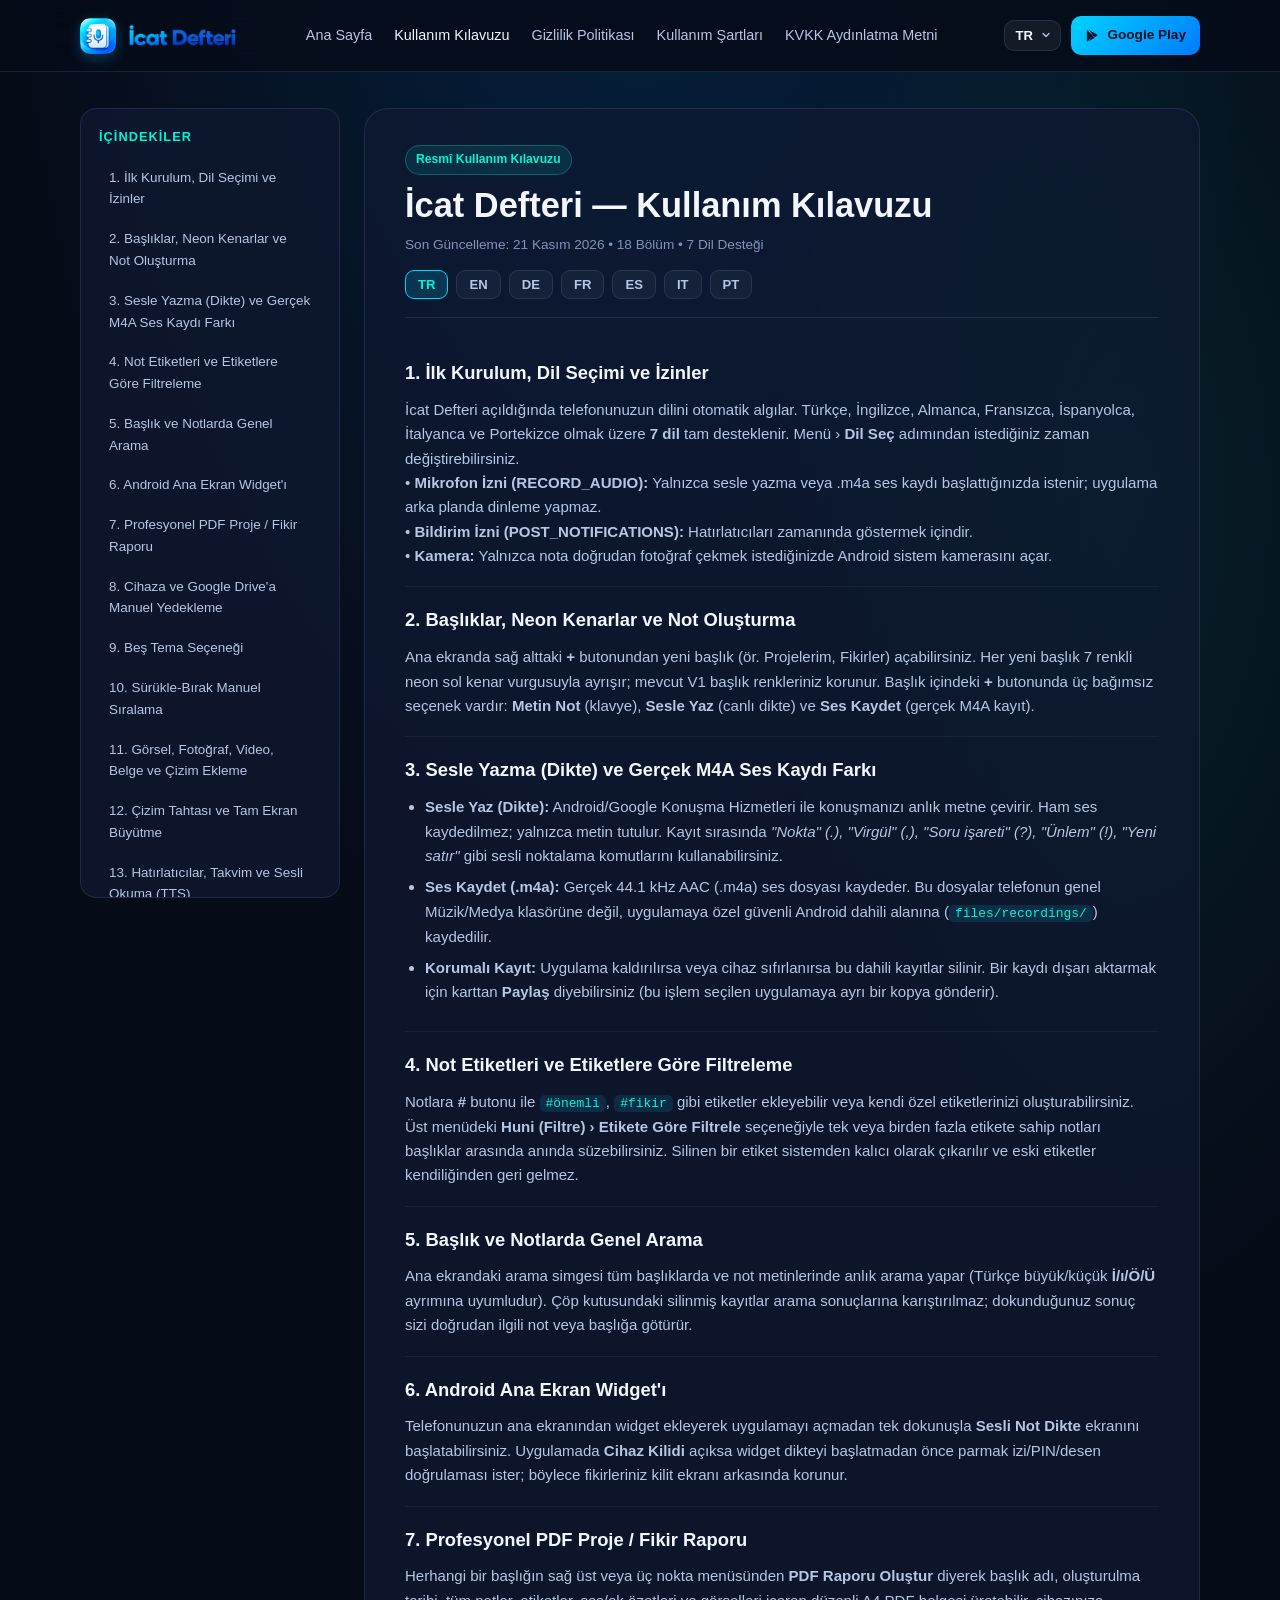
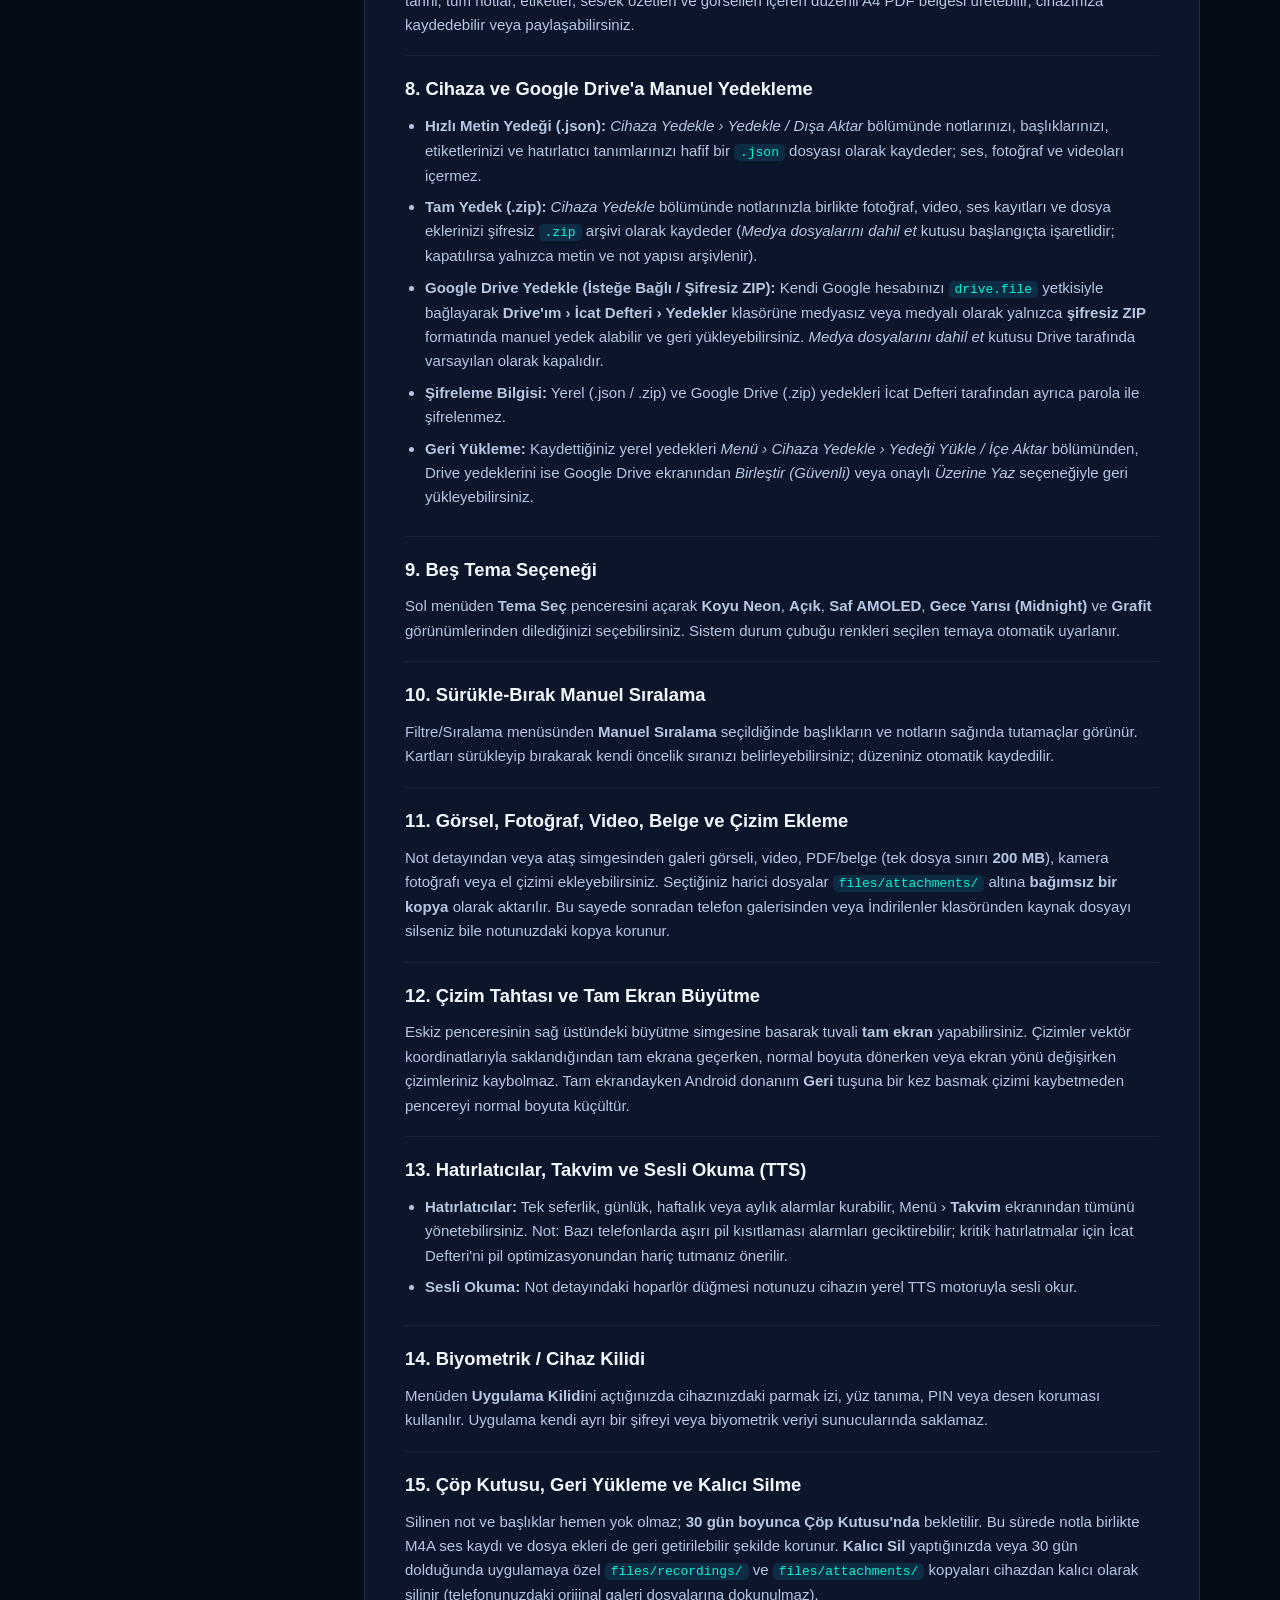
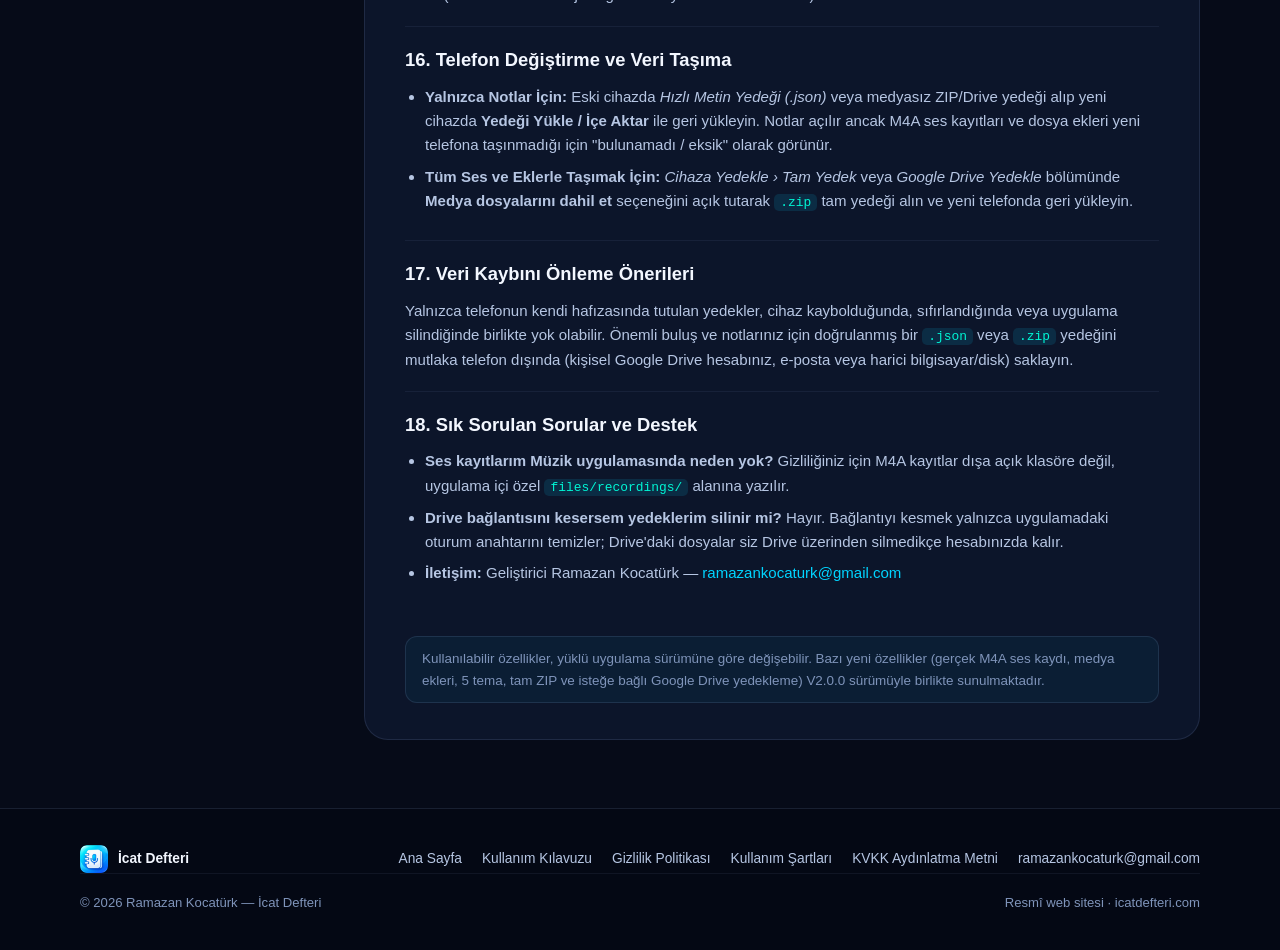
==== commit 679ffa51: "Publish Icat Defteri V2 professional website" ====
--- a/guide.html
+++ b/guide.html
@@ -1,258 +1,254 @@
 <!DOCTYPE html>
 <html lang="tr">
 <head>
-    <meta charset="UTF-8">
-    <meta name="viewport" content="width=device-width, initial-scale=1.0">
-    <title>İcat Defteri – Resmî Kullanım Kılavuzu (7 Dil • 18 Bölüm)</title>
-    <meta name="description" content="İcat Defteri için 7 dilde 18 bölümlü resmî kullanım kılavuzu: M4A ses kaydı, ek dosyalar, çizim tahtası, PDF rapor ve Google Drive yedekleme.">
-    <link rel="icon" type="image/png" href="assets/Icat_Defteri_Play-Store_Icon_512.png">
-    <link rel="stylesheet" href="styles.css">
-    <script defer src="site.js"></script>
+  <meta charset="UTF-8">
+  <meta name="viewport" content="width=device-width, initial-scale=1.0">
+  <title>İcat Defteri — Kullanım Kılavuzu (7 Dil)</title>
+  <meta name="description" content="İcat Defteri Android uygulaması resmî 18 bölümlü kullanım kılavuzu: sesle yazma, M4A ses kaydı, hatırlatıcılar, medya ekleri, cihaz kilidi ve yedekleme.">
+  <meta name="theme-color" content="#060b18">
+  <link rel="canonical" href="https://icatdefteri.com/guide.html">
+  <link rel="icon" type="image/png" href="assets/Icat_Defteri_Play-Store_Icon_512.png">
+  <meta property="og:type" content="article">
+  <meta property="og:site_name" content="İcat Defteri">
+  <meta property="og:title" content="İcat Defteri — Kullanım Kılavuzu (7 Dil)">
+  <meta property="og:description" content="İcat Defteri Android uygulaması resmî 18 bölümlü kullanım kılavuzu: sesle yazma, M4A ses kaydı, hatırlatıcılar, medya ekleri, cihaz kilidi ve yedekleme.">
+  <meta property="og:url" content="https://icatdefteri.com/guide.html">
+  <link rel="stylesheet" href="styles.css">
 </head>
-<body>
-<a class="skip-link" href="#main-content">İçeriğe geç</a>
-<header class="site-header">
-    <div class="header-inner">
-        <a href="index.html" class="brand-link">
-            <img src="assets/Icat_Defteri_Play-Store_Icon_512.png" alt="İcat Defteri Resmî Logosu" class="brand-logo" width="34" height="34">
-            <span class="brand-text-col">
-                <span class="brand-name">İcat Defteri</span>
-                <span class="brand-tag">Dokümantasyon Merkezi</span>
-            </span>
+<body data-page="guide">
+  <a class="skip-link" href="#main-content" data-i18n="skip_main">Ana içeriğe geç</a>
+
+  <header class="site-header">
+    <div class="container header-inner">
+      <a class="brand-link" href="index.html" aria-label="İcat Defteri Ana Sayfa">
+        <img class="brand-icon" src="assets/icon-192.webp" alt="İcat Defteri simgesi" width="36" height="36">
+        <img class="brand-wordmark" src="assets/wordmark.webp" alt="İcat Defteri" width="113" height="24">
+      </a>
+
+      <nav class="nav-desktop" aria-label="Ana menü">
+        <a href="index.html" data-i18n="nav_home">Ana Sayfa</a>
+        <a href="guide.html" data-i18n="nav_guide" aria-current="page">Kullanım Kılavuzu</a>
+        <a href="privacy.html" data-i18n="priv_link_policy">Gizlilik Politikası</a>
+        <a href="terms.html" data-i18n="priv_link_terms">Kullanım Şartları</a>
+        <a href="kvkk.html" data-i18n="priv_link_kvkk">KVKK Aydınlatma Metni</a>
+      </nav>
+
+      <div class="header-actions">
+        <select id="site-lang-select" class="lang-select" aria-label="Site dilini seçin" data-i18n-aria="lang_aria">
+          <option value="tr">TR</option>
+          <option value="en">EN</option>
+          <option value="de">DE</option>
+          <option value="fr">FR</option>
+          <option value="es">ES</option>
+          <option value="it">IT</option>
+          <option value="pt">PT</option>
+        </select>
+
+        <a class="btn-header-cta" href="https://play.google.com/store/apps/details?id=com.rkocaturk.icatdefteri" target="_blank" rel="noopener noreferrer">
+          <svg width="15" height="15" viewBox="0 0 24 24" fill="currentColor" aria-hidden="true"><path d="M3.6 2.4c-.3.3-.6.9-.6 1.6v16c0 .7.3 1.3.6 1.6l.1.1 9-9v-.2l-9-9-.1-.1zm12 12.1l-3-3v-.2l3-3 .1.1 3.5 2c1 .6 1 1.5 0 2.1l-3.5 2-.1 0zm-9.9 6.8l9.8-5.6-2.9-2.9-6.9 8.5zm9.8-13L5.7 2.7l6.9 8.5 2.9-2.9z"/></svg>
+          <span data-i18n="nav_cta">Google Play</span>
         </a>
-        <nav class="nav-links" aria-label="Üst Menü">
-            <a href="index.html">Ana Sayfa</a>
-            <a href="guide.html" aria-current="page">Kullanım Kılavuzu</a>
-            <a href="privacy.html">Gizlilik Politikası</a>
-            <a href="kvkk.html">KVKK Aydınlatma</a>
-            <a href="terms.html">Kullanıcı Sözleşmesi</a>
-        </nav>
-        <button type="button" id="mobile-nav-toggle" class="mobile-nav-toggle" aria-expanded="false" aria-controls="mobile-nav-drawer">
-            <span>Menü</span>
-            <span aria-hidden="true">☰</span>
+
+        <button id="mobile-menu-toggle" class="mobile-toggle" type="button" aria-expanded="false" aria-controls="mobile-drawer" aria-label="Menüyü aç veya kapat" data-i18n-aria="menu_aria">
+          <svg width="20" height="20" viewBox="0 0 24 24" fill="none" stroke="currentColor" stroke-width="2.2" stroke-linecap="round" aria-hidden="true"><line x1="3" y1="6" x2="21" y2="6"/><line x1="3" y1="12" x2="21" y2="12"/><line x1="3" y1="18" x2="21" y2="18"/></svg>
         </button>
+      </div>
     </div>
-    <div id="mobile-nav-drawer" class="mobile-nav-drawer" aria-label="Mobil Menü">
-        <a href="index.html">Ana Sayfa</a>
-        <a href="guide.html" aria-current="page">Kullanım Kılavuzu</a>
-        <a href="privacy.html">Gizlilik Politikası</a>
-        <a href="kvkk.html">KVKK Aydınlatma</a>
-        <a href="terms.html">Kullanıcı Sözleşmesi</a>
-    </div>
-</header>
-<main id="main-content" class="page-wrap">
-    <div class="status-notice" role="note">
-        <strong>Bilgilendirme:</strong> Bu resmî merkez İcat Defteri Android uygulamasını ve sunduğu özellikleri açıklar. Kullanılabilir özellikler, yüklü uygulama sürümüne göre değişebilir.
-    </div>
-    <div class="mobile-toc">
-        <button type="button" id="mobile-toc-btn" class="mobile-toc-btn" aria-expanded="false" aria-controls="mobile-toc-panel">
-            <span>Kılavuz Bölümleri (18)</span>
-            <span aria-hidden="true">▾</span>
+  </header>
+
+  <nav id="mobile-drawer" class="mobile-drawer" aria-label="Mobil menü">
+    <a href="index.html" data-i18n="nav_home">Ana Sayfa</a>
+    <a href="guide.html" data-i18n="nav_guide" aria-current="page">Kullanım Kılavuzu</a>
+    <a href="privacy.html" data-i18n="priv_link_policy">Gizlilik Politikası</a>
+    <a href="terms.html" data-i18n="priv_link_terms">Kullanım Şartları</a>
+    <a href="kvkk.html" data-i18n="priv_link_kvkk">KVKK Aydınlatma Metni</a>
+    <a class="btn-primary" href="https://play.google.com/store/apps/details?id=com.rkocaturk.icatdefteri" target="_blank" rel="noopener noreferrer" data-i18n="hero_cta_play">Google Play'de İndir</a>
+  </nav>
+
+  <main id="main-content" class="doc-page-main">
+    <div class="container">
+      <div class="mobile-toc-wrap">
+        <button id="mobile-toc-btn" class="mobile-toc-btn" type="button" aria-expanded="false" aria-controls="mobile-toc-panel">
+          <span data-i18n="doc_toc_mobile">Bölümlere Hızlı Geçiş</span>
+          <span aria-hidden="true">▾</span>
         </button>
         <div id="mobile-toc-panel" class="mobile-toc-panel">
-            <ul id="mobile-toc-list" class="toc-list">
-                <li><a href="#sec-1">1. İlk Kurulum, Dil Seçimi ve İzinler</a></li>
-                <li><a href="#sec-2">2. Başlıklar, Neon Kenarlar ve Not Oluşturma</a></li>
-                <li><a href="#sec-3">3. Sesle Yazma (Dikte) ve Gerçek M4A Ses Kaydı Farkı</a></li>
-                <li><a href="#sec-4">4. Not Etiketleri ve Etiketlere Göre Filtreleme</a></li>
-                <li><a href="#sec-5">5. Başlık ve Notlarda Genel Arama</a></li>
-                <li><a href="#sec-6">6. Android Ana Ekran Widget'ı</a></li>
-                <li><a href="#sec-7">7. Profesyonel PDF Proje / Fikir Raporu</a></li>
-                <li><a href="#sec-8">8. Cihaza ve Google Drive'a Manuel Yedekleme</a></li>
-                <li><a href="#sec-9">9. Beş Tema Seçeneği</a></li>
-                <li><a href="#sec-10">10. Sürükle-Bırak Manuel Sıralama</a></li>
-                <li><a href="#sec-11">11. Görsel, Fotoğraf, Video, Belge ve Çizim Ekleme</a></li>
-                <li><a href="#sec-12">12. Çizim Tahtası ve Tam Ekran Büyütme</a></li>
-                <li><a href="#sec-13">13. Hatırlatıcılar, Takvim ve Sesli Okuma (TTS)</a></li>
-                <li><a href="#sec-14">14. Biyometrik / Cihaz Kilidi</a></li>
-                <li><a href="#sec-15">15. Çöp Kutusu, Geri Yükleme ve Kalıcı Silme</a></li>
-                <li><a href="#sec-16">16. Telefon Değiştirme ve Veri Taşıma</a></li>
-                <li><a href="#sec-17">17. Veri Kaybını Önleme Önerileri</a></li>
-                <li><a href="#sec-18">18. Sık Sorulan Sorular ve Destek</a></li>
-            </ul>
+          <ul id="mobile-toc-list" class="toc-list">
+              <li><a href="#sec-1">1. İlk Kurulum, Dil Seçimi ve İzinler</a></li>
+              <li><a href="#sec-2">2. Başlıklar, Neon Kenarlar ve Not Oluşturma</a></li>
+              <li><a href="#sec-3">3. Sesle Yazma (Dikte) ve Gerçek M4A Ses Kaydı Farkı</a></li>
+              <li><a href="#sec-4">4. Not Etiketleri ve Etiketlere Göre Filtreleme</a></li>
+              <li><a href="#sec-5">5. Başlık ve Notlarda Genel Arama</a></li>
+              <li><a href="#sec-6">6. Android Ana Ekran Widget'ı</a></li>
+              <li><a href="#sec-7">7. Profesyonel PDF Proje / Fikir Raporu</a></li>
+              <li><a href="#sec-8">8. Cihaza ve Google Drive'a Manuel Yedekleme</a></li>
+              <li><a href="#sec-9">9. Beş Tema Seçeneği</a></li>
+              <li><a href="#sec-10">10. Sürükle-Bırak Manuel Sıralama</a></li>
+              <li><a href="#sec-11">11. Görsel, Fotoğraf, Video, Belge ve Çizim Ekleme</a></li>
+              <li><a href="#sec-12">12. Çizim Tahtası ve Tam Ekran Büyütme</a></li>
+              <li><a href="#sec-13">13. Hatırlatıcılar, Takvim ve Sesli Okuma (TTS)</a></li>
+              <li><a href="#sec-14">14. Biyometrik / Cihaz Kilidi</a></li>
+              <li><a href="#sec-15">15. Çöp Kutusu, Geri Yükleme ve Kalıcı Silme</a></li>
+              <li><a href="#sec-16">16. Telefon Değiştirme ve Veri Taşıma</a></li>
+              <li><a href="#sec-17">17. Veri Kaybını Önleme Önerileri</a></li>
+              <li><a href="#sec-18">18. Sık Sorulan Sorular ve Destek</a></li>
+          </ul>
         </div>
-    </div>
-
-    <div class="docs-layout">
-        <aside class="docs-sidebar" aria-label="Bölüm Gezintisi">
-            <div class="sidebar-title">Kılavuz Bölümleri</div>
-            <ul id="desktop-toc-list" class="toc-list">
-                <li><a href="#sec-1">1. İlk Kurulum, Dil Seçimi ve İzinler</a></li>
-                <li><a href="#sec-2">2. Başlıklar, Neon Kenarlar ve Not Oluşturma</a></li>
-                <li><a href="#sec-3">3. Sesle Yazma (Dikte) ve Gerçek M4A Ses Kaydı Farkı</a></li>
-                <li><a href="#sec-4">4. Not Etiketleri ve Etiketlere Göre Filtreleme</a></li>
-                <li><a href="#sec-5">5. Başlık ve Notlarda Genel Arama</a></li>
-                <li><a href="#sec-6">6. Android Ana Ekran Widget'ı</a></li>
-                <li><a href="#sec-7">7. Profesyonel PDF Proje / Fikir Raporu</a></li>
-                <li><a href="#sec-8">8. Cihaza ve Google Drive'a Manuel Yedekleme</a></li>
-                <li><a href="#sec-9">9. Beş Tema Seçeneği</a></li>
-                <li><a href="#sec-10">10. Sürükle-Bırak Manuel Sıralama</a></li>
-                <li><a href="#sec-11">11. Görsel, Fotoğraf, Video, Belge ve Çizim Ekleme</a></li>
-                <li><a href="#sec-12">12. Çizim Tahtası ve Tam Ekran Büyütme</a></li>
-                <li><a href="#sec-13">13. Hatırlatıcılar, Takvim ve Sesli Okuma (TTS)</a></li>
-                <li><a href="#sec-14">14. Biyometrik / Cihaz Kilidi</a></li>
-                <li><a href="#sec-15">15. Çöp Kutusu, Geri Yükleme ve Kalıcı Silme</a></li>
-                <li><a href="#sec-16">16. Telefon Değiştirme ve Veri Taşıma</a></li>
-                <li><a href="#sec-17">17. Veri Kaybını Önleme Önerileri</a></li>
-                <li><a href="#sec-18">18. Sık Sorulan Sorular ve Destek</a></li>
-            </ul>
+      </div>
+
+      <div class="doc-layout">
+        <aside class="doc-sidebar" aria-label="İçindekiler">
+          <h2 data-i18n="doc_toc">İçindekiler</h2>
+          <ul id="desktop-toc-list" class="toc-list">
+              <li><a href="#sec-1">1. İlk Kurulum, Dil Seçimi ve İzinler</a></li>
+              <li><a href="#sec-2">2. Başlıklar, Neon Kenarlar ve Not Oluşturma</a></li>
+              <li><a href="#sec-3">3. Sesle Yazma (Dikte) ve Gerçek M4A Ses Kaydı Farkı</a></li>
+              <li><a href="#sec-4">4. Not Etiketleri ve Etiketlere Göre Filtreleme</a></li>
+              <li><a href="#sec-5">5. Başlık ve Notlarda Genel Arama</a></li>
+              <li><a href="#sec-6">6. Android Ana Ekran Widget'ı</a></li>
+              <li><a href="#sec-7">7. Profesyonel PDF Proje / Fikir Raporu</a></li>
+              <li><a href="#sec-8">8. Cihaza ve Google Drive'a Manuel Yedekleme</a></li>
+              <li><a href="#sec-9">9. Beş Tema Seçeneği</a></li>
+              <li><a href="#sec-10">10. Sürükle-Bırak Manuel Sıralama</a></li>
+              <li><a href="#sec-11">11. Görsel, Fotoğraf, Video, Belge ve Çizim Ekleme</a></li>
+              <li><a href="#sec-12">12. Çizim Tahtası ve Tam Ekran Büyütme</a></li>
+              <li><a href="#sec-13">13. Hatırlatıcılar, Takvim ve Sesli Okuma (TTS)</a></li>
+              <li><a href="#sec-14">14. Biyometrik / Cihaz Kilidi</a></li>
+              <li><a href="#sec-15">15. Çöp Kutusu, Geri Yükleme ve Kalıcı Silme</a></li>
+              <li><a href="#sec-16">16. Telefon Değiştirme ve Veri Taşıma</a></li>
+              <li><a href="#sec-17">17. Veri Kaybını Önleme Önerileri</a></li>
+              <li><a href="#sec-18">18. Sık Sorulan Sorular ve Destek</a></li>
+          </ul>
         </aside>
 
         <article class="doc-article">
-            <div class="doc-header-block">
-                <span class="doc-badge">Resmî Kullanım Rehberi • 7 Dil • 18 Bölüm</span>
-                <h1>İcat Defteri – Resmî Kullanım Kılavuzu</h1>
-                <div class="doc-meta">Son Güncelleme: 17 Kasım 2026 • Tüm Özellikler için Kapsamlı Rehber</div>
-                <p style="color:var(--text-body); font-size:0.95rem;">Masaüstünde sol menüden, mobilde yukarıdaki İçindekiler listesinden istediğiniz bölüme doğrudan geçebilir veya aşağıdan kılavuz dilini seçebilirsiniz.</p>
-                <div class="lang-bar" role="group" aria-label="Kılavuz Dili Seçimi">
-            <button type="button" onclick="setGuideLang('tr')" id="gl-btn-tr" class="lang-btn active" aria-pressed="true">Türkçe</button>
-            <button type="button" onclick="setGuideLang('en')" id="gl-btn-en" class="lang-btn" aria-pressed="false">English</button>
-            <button type="button" onclick="setGuideLang('de')" id="gl-btn-de" class="lang-btn" aria-pressed="false">Deutsch</button>
-            <button type="button" onclick="setGuideLang('fr')" id="gl-btn-fr" class="lang-btn" aria-pressed="false">Français</button>
-            <button type="button" onclick="setGuideLang('es')" id="gl-btn-es" class="lang-btn" aria-pressed="false">Español</button>
-            <button type="button" onclick="setGuideLang('it')" id="gl-btn-it" class="lang-btn" aria-pressed="false">Italiano</button>
-            <button type="button" onclick="setGuideLang('pt')" id="gl-btn-pt" class="lang-btn" aria-pressed="false">Português</button>
-        </div>
+          <header class="doc-header">
+            <span id="doc-badge" class="doc-badge">Resmî Kullanım Kılavuzu</span>
+            <h1 id="doc-heading">İcat Defteri — Kullanım Kılavuzu</h1>
+            <div id="doc-meta" class="doc-meta">Son Güncelleme: 21 Kasım 2026 • 18 Bölüm • 7 Dil Desteği</div>
+            <div class="guide-lang-bar" role="group" aria-label="Doküman dili">
+              <button type="button" class="guide-lang-btn active" data-doc-lang="tr">TR</button>
+              <button type="button" class="guide-lang-btn" data-doc-lang="en">EN</button>
+              <button type="button" class="guide-lang-btn" data-doc-lang="de">DE</button>
+              <button type="button" class="guide-lang-btn" data-doc-lang="fr">FR</button>
+              <button type="button" class="guide-lang-btn" data-doc-lang="es">ES</button>
+              <button type="button" class="guide-lang-btn" data-doc-lang="it">IT</button>
+              <button type="button" class="guide-lang-btn" data-doc-lang="pt">PT</button>
             </div>
-            <div id="sections-host">
-                
-        <section id="sec-1" class="doc-section">
+          </header>
+
+          <div id="doc-highlight-host"></div>
+
+          <div id="doc-sections-host">
+          <section id="sec-1" class="doc-section">
             <h2>1. İlk Kurulum, Dil Seçimi ve İzinler</h2>
             <div class="doc-prose">İcat Defteri açıldığında telefonunuzun dilini otomatik algılar. Türkçe, İngilizce, Almanca, Fransızca, İspanyolca, İtalyanca ve Portekizce olmak üzere <strong>7 dil</strong> tam desteklenir. Menü › <strong>Dil Seç</strong> adımından istediğiniz zaman değiştirebilirsiniz.<br>• <strong>Mikrofon İzni (RECORD_AUDIO):</strong> Yalnızca sesle yazma veya .m4a ses kaydı başlattığınızda istenir; uygulama arka planda dinleme yapmaz.<br>• <strong>Bildirim İzni (POST_NOTIFICATIONS):</strong> Hatırlatıcıları zamanında göstermek içindir.<br>• <strong>Kamera:</strong> Yalnızca nota doğrudan fotoğraf çekmek istediğinizde Android sistem kamerasını açar.</div>
-        </section>
-
-        <section id="sec-2" class="doc-section">
+          </section>
+          <section id="sec-2" class="doc-section">
             <h2>2. Başlıklar, Neon Kenarlar ve Not Oluşturma</h2>
-            <div class="doc-prose">Ana ekranda sağ alttaki <strong>+</strong> butonundan yeni başlık (ör. Projelerim, Fikirler) açabilirsiniz. Her yeni başlık 7 renkli neon sol kenar vurgusuyla ayrışır; mevcut başlık renkleriniz korunur. Başlık içindeki <strong>+</strong> butonunda üç bağımsız seçenek vardır: <strong>Metin Not</strong> (klavye), <strong>Sesle Yaz</strong> (canlı dikte) ve <strong>Ses Kaydet</strong> (gerçek M4A kayıt).</div>
-        </section>
-
-        <section id="sec-3" class="doc-section">
+            <div class="doc-prose">Ana ekranda sağ alttaki <strong>+</strong> butonundan yeni başlık (ör. Projelerim, Fikirler) açabilirsiniz. Her yeni başlık 7 renkli neon sol kenar vurgusuyla ayrışır; mevcut V1 başlık renkleriniz korunur. Başlık içindeki <strong>+</strong> butonunda üç bağımsız seçenek vardır: <strong>Metin Not</strong> (klavye), <strong>Sesle Yaz</strong> (canlı dikte) ve <strong>Ses Kaydet</strong> (gerçek M4A kayıt).</div>
+          </section>
+          <section id="sec-3" class="doc-section">
             <h2>3. Sesle Yazma (Dikte) ve Gerçek M4A Ses Kaydı Farkı</h2>
             <div class="doc-prose"><ul><li><strong>Sesle Yaz (Dikte):</strong> Android/Google Konuşma Hizmetleri ile konuşmanızı anlık metne çevirir. Ham ses kaydedilmez; yalnızca metin tutulur. Kayıt sırasında <em>"Nokta" (.), "Virgül" (,), "Soru işareti" (?), "Ünlem" (!), "Yeni satır"</em> gibi sesli noktalama komutlarını kullanabilirsiniz.</li><li><strong>Ses Kaydet (.m4a):</strong> Gerçek 44.1 kHz AAC (.m4a) ses dosyası kaydeder. Bu dosyalar telefonun genel Müzik/Medya klasörüne değil, uygulamaya özel güvenli Android dahili alanına (<code>files/recordings/</code>) kaydedilir.</li><li><strong>Korumalı Kayıt:</strong> Uygulama kaldırılırsa veya cihaz sıfırlanırsa bu dahili kayıtlar silinir. Bir kaydı dışarı aktarmak için karttan <strong>Paylaş</strong> diyebilirsiniz (bu işlem seçilen uygulamaya ayrı bir kopya gönderir).</li></ul></div>
-        </section>
-
-        <section id="sec-4" class="doc-section">
+          </section>
+          <section id="sec-4" class="doc-section">
             <h2>4. Not Etiketleri ve Etiketlere Göre Filtreleme</h2>
             <div class="doc-prose">Notlara <strong>#</strong> butonu ile <code>#önemli</code>, <code>#fikir</code> gibi etiketler ekleyebilir veya kendi özel etiketlerinizi oluşturabilirsiniz. Üst menüdeki <strong>Huni (Filtre) › Etikete Göre Filtrele</strong> seçeneğiyle tek veya birden fazla etikete sahip notları başlıklar arasında anında süzebilirsiniz. Silinen bir etiket sistemden kalıcı olarak çıkarılır ve eski etiketler kendiliğinden geri gelmez.</div>
-        </section>
-
-        <section id="sec-5" class="doc-section">
+          </section>
+          <section id="sec-5" class="doc-section">
             <h2>5. Başlık ve Notlarda Genel Arama</h2>
             <div class="doc-prose">Ana ekrandaki arama simgesi tüm başlıklarda ve not metinlerinde anlık arama yapar (Türkçe büyük/küçük <strong>İ/ı/Ö/Ü</strong> ayrımına uyumludur). Çöp kutusundaki silinmiş kayıtlar arama sonuçlarına karıştırılmaz; dokunduğunuz sonuç sizi doğrudan ilgili not veya başlığa götürür.</div>
-        </section>
-
-        <section id="sec-6" class="doc-section">
+          </section>
+          <section id="sec-6" class="doc-section">
             <h2>6. Android Ana Ekran Widget'ı</h2>
             <div class="doc-prose">Telefonunuzun ana ekranından widget ekleyerek uygulamayı açmadan tek dokunuşla <strong>Sesli Not Dikte</strong> ekranını başlatabilirsiniz. Uygulamada <strong>Cihaz Kilidi</strong> açıksa widget dikteyi başlatmadan önce parmak izi/PIN/desen doğrulaması ister; böylece fikirleriniz kilit ekranı arkasında korunur.</div>
-        </section>
-
-        <section id="sec-7" class="doc-section">
+          </section>
+          <section id="sec-7" class="doc-section">
             <h2>7. Profesyonel PDF Proje / Fikir Raporu</h2>
             <div class="doc-prose">Herhangi bir başlığın sağ üst veya üç nokta menüsünden <strong>PDF Raporu Oluştur</strong> diyerek başlık adı, oluşturulma tarihi, tüm notlar, etiketler, ses/ek özetleri ve görselleri içeren düzenli A4 PDF belgesi üretebilir, cihazınıza kaydedebilir veya paylaşabilirsiniz.</div>
-        </section>
-
-        <section id="sec-8" class="doc-section">
+          </section>
+          <section id="sec-8" class="doc-section">
             <h2>8. Cihaza ve Google Drive'a Manuel Yedekleme</h2>
-            <div class="doc-prose"><ul><li><strong>Cihaza Yedekle (.json):</strong> Varsayılan hafif yedek yalnızca notlarınızı, başlıklarınızı, etiketlerinizi ve hatırlatıcı tanımlarınızı içerir; ses ve medya dosyalarını içermez.</li><li><strong>Gelişmiş Yerel Arşiv (.zip / .icdbak):</strong> İsterseniz medya ve ekleri de içeren <code>.zip</code> veya isteğe bağlı parolalı <strong>AES-256-GCM (.icdbak)</strong> şifreli arşiv oluşturabilirsiniz (eski <code>ICDBAK01</code> ve güncel <code>ICDBAK02</code> formatları desteklenir).</li><li><strong>Google Drive (İsteğe Bağlı):</strong> Drive sekmesinden kendi Google hesabınızı seçip <code>drive.file</code> yetkisiyle <strong>Drive'ım › İcat Defteri › Yedekler</strong> klasörüne manuel yedek alabilirsiniz. <em>Medya dahil et</em> ve <em>Parola ile şifrele</em> kutuları varsayılan olarak kapalıdır. Medya seçilmezse ses/ek dosyaları Drive'a yüklenmez; parola koyarsanız parolayı unutmanız hâlinde yedek açılamaz.</li><li><strong>Geri Yükleme Stratejisi:</strong> <em>Birleştir (Güvenli)</em> mevcut verilere çakışmayan kayıtları ekler; <em>Üzerine Yaz</em> onay aldıktan sonra cihazdaki verileri yedekle değiştirir.</li></ul></div>
-        </section>
-
-        <section id="sec-9" class="doc-section">
+            <div class="doc-prose"><ul><li><strong>Hızlı Metin Yedeği (.json):</strong> <em>Cihaza Yedekle › Yedekle / Dışa Aktar</em> bölümünde notlarınızı, başlıklarınızı, etiketlerinizi ve hatırlatıcı tanımlarınızı hafif bir <code>.json</code> dosyası olarak kaydeder; ses, fotoğraf ve videoları içermez.</li><li><strong>Tam Yedek (.zip):</strong> <em>Cihaza Yedekle</em> bölümünde notlarınızla birlikte fotoğraf, video, ses kayıtları ve dosya eklerinizi şifresiz <code>.zip</code> arşivi olarak kaydeder (<em>Medya dosyalarını dahil et</em> kutusu başlangıçta işaretlidir; kapatılırsa yalnızca metin ve not yapısı arşivlenir).</li><li><strong>Google Drive Yedekle (İsteğe Bağlı / Şifresiz ZIP):</strong> Kendi Google hesabınızı <code>drive.file</code> yetkisiyle bağlayarak <strong>Drive'ım › İcat Defteri › Yedekler</strong> klasörüne medyasız veya medyalı olarak yalnızca <strong>şifresiz ZIP</strong> formatında manuel yedek alabilir ve geri yükleyebilirsiniz. <em>Medya dosyalarını dahil et</em> kutusu Drive tarafında varsayılan olarak kapalıdır.</li><li><strong>Şifreleme Bilgisi:</strong> Yerel (.json / .zip) ve Google Drive (.zip) yedekleri İcat Defteri tarafından ayrıca parola ile şifrelenmez.</li><li><strong>Geri Yükleme:</strong> Kaydettiğiniz yerel yedekleri <em>Menü › Cihaza Yedekle › Yedeği Yükle / İçe Aktar</em> bölümünden, Drive yedeklerini ise Google Drive ekranından <em>Birleştir (Güvenli)</em> veya onaylı <em>Üzerine Yaz</em> seçeneğiyle geri yükleyebilirsiniz.</li></ul></div>
+          </section>
+          <section id="sec-9" class="doc-section">
             <h2>9. Beş Tema Seçeneği</h2>
             <div class="doc-prose">Sol menüden <strong>Tema Seç</strong> penceresini açarak <strong>Koyu Neon</strong>, <strong>Açık</strong>, <strong>Saf AMOLED</strong>, <strong>Gece Yarısı (Midnight)</strong> ve <strong>Grafit</strong> görünümlerinden dilediğinizi seçebilirsiniz. Sistem durum çubuğu renkleri seçilen temaya otomatik uyarlanır.</div>
-        </section>
-
-        <section id="sec-10" class="doc-section">
+          </section>
+          <section id="sec-10" class="doc-section">
             <h2>10. Sürükle-Bırak Manuel Sıralama</h2>
             <div class="doc-prose">Filtre/Sıralama menüsünden <strong>Manuel Sıralama</strong> seçildiğinde başlıkların ve notların sağında tutamaçlar görünür. Kartları sürükleyip bırakarak kendi öncelik sıranızı belirleyebilirsiniz; düzeniniz otomatik kaydedilir.</div>
-        </section>
-
-        <section id="sec-11" class="doc-section">
+          </section>
+          <section id="sec-11" class="doc-section">
             <h2>11. Görsel, Fotoğraf, Video, Belge ve Çizim Ekleme</h2>
             <div class="doc-prose">Not detayından veya ataş simgesinden galeri görseli, video, PDF/belge (tek dosya sınırı <strong>200 MB</strong>), kamera fotoğrafı veya el çizimi ekleyebilirsiniz. Seçtiğiniz harici dosyalar <code>files/attachments/</code> altına <strong>bağımsız bir kopya</strong> olarak aktarılır. Bu sayede sonradan telefon galerisinden veya İndirilenler klasöründen kaynak dosyayı silseniz bile notunuzdaki kopya korunur.</div>
-        </section>
-
-        <section id="sec-12" class="doc-section">
+          </section>
+          <section id="sec-12" class="doc-section">
             <h2>12. Çizim Tahtası ve Tam Ekran Büyütme</h2>
             <div class="doc-prose">Eskiz penceresinin sağ üstündeki büyütme simgesine basarak tuvali <strong>tam ekran</strong> yapabilirsiniz. Çizimler vektör koordinatlarıyla saklandığından tam ekrana geçerken, normal boyuta dönerken veya ekran yönü değişirken çizimleriniz kaybolmaz. Tam ekrandayken Android donanım <strong>Geri</strong> tuşuna bir kez basmak çizimi kaybetmeden pencereyi normal boyuta küçültür.</div>
-        </section>
-
-        <section id="sec-13" class="doc-section">
+          </section>
+          <section id="sec-13" class="doc-section">
             <h2>13. Hatırlatıcılar, Takvim ve Sesli Okuma (TTS)</h2>
             <div class="doc-prose"><ul><li><strong>Hatırlatıcılar:</strong> Tek seferlik, günlük, haftalık veya aylık alarmlar kurabilir, Menü › <strong>Takvim</strong> ekranından tümünü yönetebilirsiniz. Not: Bazı telefonlarda aşırı pil kısıtlaması alarmları geciktirebilir; kritik hatırlatmalar için İcat Defteri'ni pil optimizasyonundan hariç tutmanız önerilir.</li><li><strong>Sesli Okuma:</strong> Not detayındaki hoparlör düğmesi notunuzu cihazın yerel TTS motoruyla sesli okur.</li></ul></div>
-        </section>
-
-        <section id="sec-14" class="doc-section">
+          </section>
+          <section id="sec-14" class="doc-section">
             <h2>14. Biyometrik / Cihaz Kilidi</h2>
             <div class="doc-prose">Menüden <strong>Uygulama Kilidi</strong>ni açtığınızda cihazınızdaki parmak izi, yüz tanıma, PIN veya desen koruması kullanılır. Uygulama kendi ayrı bir şifreyi veya biyometrik veriyi sunucularında saklamaz.</div>
-        </section>
-
-        <section id="sec-15" class="doc-section">
+          </section>
+          <section id="sec-15" class="doc-section">
             <h2>15. Çöp Kutusu, Geri Yükleme ve Kalıcı Silme</h2>
             <div class="doc-prose">Silinen not ve başlıklar hemen yok olmaz; <strong>30 gün boyunca Çöp Kutusu'nda</strong> bekletilir. Bu sürede notla birlikte M4A ses kaydı ve dosya ekleri de geri getirilebilir şekilde korunur. <strong>Kalıcı Sil</strong> yaptığınızda veya 30 gün dolduğunda uygulamaya özel <code>files/recordings/</code> ve <code>files/attachments/</code> kopyaları cihazdan kalıcı olarak silinir (telefonunuzdaki orijinal galeri dosyalarına dokunulmaz).</div>
-        </section>
-
-        <section id="sec-16" class="doc-section">
+          </section>
+          <section id="sec-16" class="doc-section">
             <h2>16. Telefon Değiştirme ve Veri Taşıma</h2>
-            <div class="doc-prose"><ul><li><strong>Yalnızca Notlar İçin:</strong> Eski cihazda <em>Cihaza Metin Yedeği (.json)</em> veya medyasız Drive yedeği alıp yeni cihazda <strong>Geri Yükle</strong> yapın. Notlar açılır ancak M4A ses kayıtları ve dosya ekleri yeni telefona taşınmadığı için "bulunamadı / eksik" olarak görünür.</li><li><strong>Tüm Ses ve Eklerle Taşımak İçin:</strong> Yedekleme Merkezi'nde <strong>Medya ve dosya eklerini de yedekle</strong> seçeneğini işaretleyip <code>.zip</code>, <code>.icdbak</code> veya Google Drive tam yedeği alın ve yeni telefonda aynı stratejiyle geri yükleyin.</li></ul></div>
-        </section>
-
-        <section id="sec-17" class="doc-section">
+            <div class="doc-prose"><ul><li><strong>Yalnızca Notlar İçin:</strong> Eski cihazda <em>Hızlı Metin Yedeği (.json)</em> veya medyasız ZIP/Drive yedeği alıp yeni cihazda <strong>Yedeği Yükle / İçe Aktar</strong> ile geri yükleyin. Notlar açılır ancak M4A ses kayıtları ve dosya ekleri yeni telefona taşınmadığı için "bulunamadı / eksik" olarak görünür.</li><li><strong>Tüm Ses ve Eklerle Taşımak İçin:</strong> <em>Cihaza Yedekle › Tam Yedek</em> veya <em>Google Drive Yedekle</em> bölümünde <strong>Medya dosyalarını dahil et</strong> seçeneğini açık tutarak <code>.zip</code> tam yedeği alın ve yeni telefonda geri yükleyin.</li></ul></div>
+          </section>
+          <section id="sec-17" class="doc-section">
             <h2>17. Veri Kaybını Önleme Önerileri</h2>
-            <div class="doc-prose">Yalnızca telefonun kendi hafızasında tutulan yedekler, cihaz kaybolduğunda, sıfırlandığında veya uygulama silindiğinde birlikte yok olabilir. Önemli buluş ve notlarınız için doğrulanmış bir yedeği mutlaka telefon dışında (kişisel Google Drive hesabınız, e-posta veya harici bilgisayar/disk) saklayın. Şifreli <code>.icdbak</code> parolanızı güvenli bir parola yöneticisinde tutun.</div>
-        </section>
-
-        <section id="sec-18" class="doc-section">
+            <div class="doc-prose">Yalnızca telefonun kendi hafızasında tutulan yedekler, cihaz kaybolduğunda, sıfırlandığında veya uygulama silindiğinde birlikte yok olabilir. Önemli buluş ve notlarınız için doğrulanmış bir <code>.json</code> veya <code>.zip</code> yedeğini mutlaka telefon dışında (kişisel Google Drive hesabınız, e-posta veya harici bilgisayar/disk) saklayın.</div>
+          </section>
+          <section id="sec-18" class="doc-section">
             <h2>18. Sık Sorulan Sorular ve Destek</h2>
-            <div class="doc-prose"><ul><li><strong>Ses kayıtlarım Müzik uygulamasında neden yok?</strong> Gizliliğiniz için M4A kayıtlar dışa açık klasöre değil, uygulama içi özel <code>files/recordings/</code> alanına yazılır.</li><li><strong>Drive bağlantısını kesersem yedeklerim silinir mi?</strong> Hayır. Bağlantıyı kesmek yalnızca uygulamadaki oturum anahtarını temizler; Drive'daki dosyalar siz Drive üzerinden silmedikçe hesabınızda kalır.</li><li><strong>İletişim:</strong> Geliştirici Ramazan Kocatürk — <a href="mailto:ramazankocaturk@gmail.com" style="color:#00D4FF;">ramazankocaturk@gmail.com</a></li></ul></div>
-        </section>
-            </div>
-            <script>
-        var GUIDE_TRANSLATIONS_WEB = {"tr":[["1. İlk Kurulum, Dil Seçimi ve İzinler","İcat Defteri açıldığında telefonunuzun dilini otomatik algılar. Türkçe, İngilizce, Almanca, Fransızca, İspanyolca, İtalyanca ve Portekizce olmak üzere <strong>7 dil</strong> tam desteklenir. Menü › <strong>Dil Seç</strong> adımından istediğiniz zaman değiştirebilirsiniz.<br>• <strong>Mikrofon İzni (RECORD_AUDIO):</strong> Yalnızca sesle yazma veya .m4a ses kaydı başlattığınızda istenir; uygulama arka planda dinleme yapmaz.<br>• <strong>Bildirim İzni (POST_NOTIFICATIONS):</strong> Hatırlatıcıları zamanında göstermek içindir.<br>• <strong>Kamera:</strong> Yalnızca nota doğrudan fotoğraf çekmek istediğinizde Android sistem kamerasını açar."],["2. Başlıklar, Neon Kenarlar ve Not Oluşturma","Ana ekranda sağ alttaki <strong>+</strong> butonundan yeni başlık (ör. Projelerim, Fikirler) açabilirsiniz. Her yeni başlık 7 renkli neon sol kenar vurgusuyla ayrışır; mevcut başlık renkleriniz korunur. Başlık içindeki <strong>+</strong> butonunda üç bağımsız seçenek vardır: <strong>Metin Not</strong> (klavye), <strong>Sesle Yaz</strong> (canlı dikte) ve <strong>Ses Kaydet</strong> (gerçek M4A kayıt)."],["3. Sesle Yazma (Dikte) ve Gerçek M4A Ses Kaydı Farkı","<ul><li><strong>Sesle Yaz (Dikte):</strong> Android/Google Konuşma Hizmetleri ile konuşmanızı anlık metne çevirir. Ham ses kaydedilmez; yalnızca metin tutulur. Kayıt sırasında <em>\"Nokta\" (.), \"Virgül\" (,), \"Soru işareti\" (?), \"Ünlem\" (!), \"Yeni satır\"</em> gibi sesli noktalama komutlarını kullanabilirsiniz.</li><li><strong>Ses Kaydet (.m4a):</strong> Gerçek 44.1 kHz AAC (.m4a) ses dosyası kaydeder. Bu dosyalar telefonun genel Müzik/Medya klasörüne değil, uygulamaya özel güvenli Android dahili alanına (<code>files/recordings/</code>) kaydedilir.</li><li><strong>Korumalı Kayıt:</strong> Uygulama kaldırılırsa veya cihaz sıfırlanırsa bu dahili kayıtlar silinir. Bir kaydı dışarı aktarmak için karttan <strong>Paylaş</strong> diyebilirsiniz (bu işlem seçilen uygulamaya ayrı bir kopya gönderir).</li></ul>"],["4. Not Etiketleri ve Etiketlere Göre Filtreleme","Notlara <strong>#</strong> butonu ile <code>#önemli</code>, <code>#fikir</code> gibi etiketler ekleyebilir veya kendi özel etiketlerinizi oluşturabilirsiniz. Üst menüdeki <strong>Huni (Filtre) › Etikete Göre Filtrele</strong> seçeneğiyle tek veya birden fazla etikete sahip notları başlıklar arasında anında süzebilirsiniz. Silinen bir etiket sistemden kalıcı olarak çıkarılır ve eski etiketler kendiliğinden geri gelmez."],["5. Başlık ve Notlarda Genel Arama","Ana ekrandaki arama simgesi tüm başlıklarda ve not metinlerinde anlık arama yapar (Türkçe büyük/küçük <strong>İ/ı/Ö/Ü</strong> ayrımına uyumludur). Çöp kutusundaki silinmiş kayıtlar arama sonuçlarına karıştırılmaz; dokunduğunuz sonuç sizi doğrudan ilgili not veya başlığa götürür."],["6. Android Ana Ekran Widget'ı","Telefonunuzun ana ekranından widget ekleyerek uygulamayı açmadan tek dokunuşla <strong>Sesli Not Dikte</strong> ekranını başlatabilirsiniz. Uygulamada <strong>Cihaz Kilidi</strong> açıksa widget dikteyi başlatmadan önce parmak izi/PIN/desen doğrulaması ister; böylece fikirleriniz kilit ekranı arkasında korunur."],["7. Profesyonel PDF Proje / Fikir Raporu","Herhangi bir başlığın sağ üst veya üç nokta menüsünden <strong>PDF Raporu Oluştur</strong> diyerek başlık adı, oluşturulma tarihi, tüm notlar, etiketler, ses/ek özetleri ve görselleri içeren düzenli A4 PDF belgesi üretebilir, cihazınıza kaydedebilir veya paylaşabilirsiniz."],["8. Cihaza ve Google Drive'a Manuel Yedekleme","<ul><li><strong>Cihaza Yedekle (.json):</strong> Varsayılan hafif yedek yalnızca notlarınızı, başlıklarınızı, etiketlerinizi ve hatırlatıcı tanımlarınızı içerir; ses ve medya dosyalarını içermez.</li><li><strong>Gelişmiş Yerel Arşiv (.zip / .icdbak):</strong> İsterseniz medya ve ekleri de içeren <code>.zip</code> veya isteğe bağlı parolalı <strong>AES-256-GCM (.icdbak)</strong> şifreli arşiv oluşturabilirsiniz (eski <code>ICDBAK01</code> ve güncel <code>ICDBAK02</code> formatları desteklenir).</li><li><strong>Google Drive (İsteğe Bağlı):</strong> Drive sekmesinden kendi Google hesabınızı seçip <code>drive.file</code> yetkisiyle <strong>Drive'ım › İcat Defteri › Yedekler</strong> klasörüne manuel yedek alabilirsiniz. <em>Medya dahil et</em> ve <em>Parola ile şifrele</em> kutuları varsayılan olarak kapalıdır. Medya seçilmezse ses/ek dosyaları Drive'a yüklenmez; parola koyarsanız parolayı unutmanız hâlinde yedek açılamaz.</li><li><strong>Geri Yükleme Stratejisi:</strong> <em>Birleştir (Güvenli)</em> mevcut verilere çakışmayan kayıtları ekler; <em>Üzerine Yaz</em> onay aldıktan sonra cihazdaki verileri yedekle değiştirir.</li></ul>"],["9. Beş Tema Seçeneği","Sol menüden <strong>Tema Seç</strong> penceresini açarak <strong>Koyu Neon</strong>, <strong>Açık</strong>, <strong>Saf AMOLED</strong>, <strong>Gece Yarısı (Midnight)</strong> ve <strong>Grafit</strong> görünümlerinden dilediğinizi seçebilirsiniz. Sistem durum çubuğu renkleri seçilen temaya otomatik uyarlanır."],["10. Sürükle-Bırak Manuel Sıralama","Filtre/Sıralama menüsünden <strong>Manuel Sıralama</strong> seçildiğinde başlıkların ve notların sağında tutamaçlar görünür. Kartları sürükleyip bırakarak kendi öncelik sıranızı belirleyebilirsiniz; düzeniniz otomatik kaydedilir."],["11. Görsel, Fotoğraf, Video, Belge ve Çizim Ekleme","Not detayından veya ataş simgesinden galeri görseli, video, PDF/belge (tek dosya sınırı <strong>200 MB</strong>), kamera fotoğrafı veya el çizimi ekleyebilirsiniz. Seçtiğiniz harici dosyalar <code>files/attachments/</code> altına <strong>bağımsız bir kopya</strong> olarak aktarılır. Bu sayede sonradan telefon galerisinden veya İndirilenler klasöründen kaynak dosyayı silseniz bile notunuzdaki kopya korunur."],["12. Çizim Tahtası ve Tam Ekran Büyütme","Eskiz penceresinin sağ üstündeki büyütme simgesine basarak tuvali <strong>tam ekran</strong> yapabilirsiniz. Çizimler vektör koordinatlarıyla saklandığından tam ekrana geçerken, normal boyuta dönerken veya ekran yönü değişirken çizimleriniz kaybolmaz. Tam ekrandayken Android donanım <strong>Geri</strong> tuşuna bir kez basmak çizimi kaybetmeden pencereyi normal boyuta küçültür."],["13. Hatırlatıcılar, Takvim ve Sesli Okuma (TTS)","<ul><li><strong>Hatırlatıcılar:</strong> Tek seferlik, günlük, haftalık veya aylık alarmlar kurabilir, Menü › <strong>Takvim</strong> ekranından tümünü yönetebilirsiniz. Not: Bazı telefonlarda aşırı pil kısıtlaması alarmları geciktirebilir; kritik hatırlatmalar için İcat Defteri'ni pil optimizasyonundan hariç tutmanız önerilir.</li><li><strong>Sesli Okuma:</strong> Not detayındaki hoparlör düğmesi notunuzu cihazın yerel TTS motoruyla sesli okur.</li></ul>"],["14. Biyometrik / Cihaz Kilidi","Menüden <strong>Uygulama Kilidi</strong>ni açtığınızda cihazınızdaki parmak izi, yüz tanıma, PIN veya desen koruması kullanılır. Uygulama kendi ayrı bir şifreyi veya biyometrik veriyi sunucularında saklamaz."],["15. Çöp Kutusu, Geri Yükleme ve Kalıcı Silme","Silinen not ve başlıklar hemen yok olmaz; <strong>30 gün boyunca Çöp Kutusu'nda</strong> bekletilir. Bu sürede notla birlikte M4A ses kaydı ve dosya ekleri de geri getirilebilir şekilde korunur. <strong>Kalıcı Sil</strong> yaptığınızda veya 30 gün dolduğunda uygulamaya özel <code>files/recordings/</code> ve <code>files/attachments/</code> kopyaları cihazdan kalıcı olarak silinir (telefonunuzdaki orijinal galeri dosyalarına dokunulmaz)."],["16. Telefon Değiştirme ve Veri Taşıma","<ul><li><strong>Yalnızca Notlar İçin:</strong> Eski cihazda <em>Cihaza Metin Yedeği (.json)</em> veya medyasız Drive yedeği alıp yeni cihazda <strong>Geri Yükle</strong> yapın. Notlar açılır ancak M4A ses kayıtları ve dosya ekleri yeni telefona taşınmadığı için \"bulunamadı / eksik\" olarak görünür.</li><li><strong>Tüm Ses ve Eklerle Taşımak İçin:</strong> Yedekleme Merkezi'nde <strong>Medya ve dosya eklerini de yedekle</strong> seçeneğini işaretleyip <code>.zip</code>, <code>.icdbak</code> veya Google Drive tam yedeği alın ve yeni telefonda aynı stratejiyle geri yükleyin.</li></ul>"],["17. Veri Kaybını Önleme Önerileri","Yalnızca telefonun kendi hafızasında tutulan yedekler, cihaz kaybolduğunda, sıfırlandığında veya uygulama silindiğinde birlikte yok olabilir. Önemli buluş ve notlarınız için doğrulanmış bir yedeği mutlaka telefon dışında (kişisel Google Drive hesabınız, e-posta veya harici bilgisayar/disk) saklayın. Şifreli <code>.icdbak</code> parolanızı güvenli bir parola yöneticisinde tutun."],["18. Sık Sorulan Sorular ve Destek","<ul><li><strong>Ses kayıtlarım Müzik uygulamasında neden yok?</strong> Gizliliğiniz için M4A kayıtlar dışa açık klasöre değil, uygulama içi özel <code>files/recordings/</code> alanına yazılır.</li><li><strong>Drive bağlantısını kesersem yedeklerim silinir mi?</strong> Hayır. Bağlantıyı kesmek yalnızca uygulamadaki oturum anahtarını temizler; Drive'daki dosyalar siz Drive üzerinden silmedikçe hesabınızda kalır.</li><li><strong>İletişim:</strong> Geliştirici Ramazan Kocatürk — <a href=\"mailto:ramazankocaturk@gmail.com\" style=\"color:#00D4FF;\">ramazankocaturk@gmail.com</a></li></ul>"]],"en":[["1. Initial Setup, Language Selection & Permissions","İcat Defteri detects your device language at first launch and supports <strong>7 languages</strong> (Turkish, English, German, French, Spanish, Italian, Portuguese). Switch anytime via Menu › <strong>Change Language</strong>.<br>• <strong>Microphone (RECORD_AUDIO):</strong> Used only while dictating or recording .m4a audio.<br>• <strong>Notifications (POST_NOTIFICATIONS):</strong> Displays scheduled reminders on time.<br>• <strong>Camera:</strong> Opens the system camera only when attaching a new photo."],["2. Titles, Neon Edge Colors & Notes","Tap <strong>+</strong> to create titles distinguished by 7 neon left-border accents while preserving existing title text colors. Inside any title, <strong>+</strong> offers three independent actions: <strong>Text Note</strong>, <strong>Voice Dictation</strong>, and <strong>Record Audio (.m4a)</strong>."],["3. Voice Dictation vs. Real M4A Audio Recording","<ul><li><strong>Voice Dictation:</strong> Converts speech into text via Android/Google Speech Services without saving raw audio.</li><li><strong>M4A Audio Recording:</strong> Records real AAC <code>.m4a</code> audio inside app-private storage (<code>files/recordings/</code>), NOT in your public Music folder. Uninstalling the app or wiping the phone deletes private recordings; tapping <strong>Share</strong> exports a separate copy to the target app.</li></ul>"],["4. Note Tags & Tag Filtering","Assign or create custom <code>#tags</code> using the <strong>#</strong> button and filter across titles & notes via the top Funnel menu (single or multi-tag OR filter). Deleted tags stay removed permanently."],["5. Global Search","Search simultaneously across all titles and note contents (excluding Trash) and jump straight to the matching note."],["6. Android Home Screen Widget","Add the Voice Note widget to your Home Screen to launch Voice Dictation in one tap. If App Lock is enabled, Android authentication is required before dictation opens."],["7. Professional PDF Project Report","Generate shareable A4 PDF project reports per title with notes, tags, timestamps, audio/attachment summaries, and images."],["8. Device & Google Drive Backup","<ul><li><strong>Device Text Backup (.json):</strong> Lightweight JSON export for notes/text only (no audio/attachments).</li><li><strong>Advanced Local Archive (.zip / .icdbak):</strong> Optional packaging with media and optional <strong>AES-256-GCM</strong> encryption (supports <code>ICDBAK01</code> & <code>ICDBAK02</code>). Forgotten passwords cannot be recovered.</li><li><strong>Google Drive (Optional):</strong> Connect your own Google account via <code>drive.file</code> scope to store backups in visible <strong>My Drive › İcat Defteri › Yedekler</strong>. Both media packaging and password encryption default to OFF.</li><li><strong>Restore Modes:</strong> <em>Merge (Safe)</em> adds non-conflicting entries; <em>Overwrite</em> replaces device data after confirmation.</li></ul>"],["9. Five Themes","Choose between Dark Neon, Light, Pure AMOLED, Midnight, and Graphite from the sidebar theme selector."],["10. Manual Drag-and-Drop Sorting","Select <strong>Manual Sort</strong> from the sort menu to reorder titles and notes via drag handles; order persists automatically."],["11. Images, Videos, Files & Drawings","Attach gallery files, videos, documents (up to <strong>200 MB</strong> per file), camera photos, or sketches. Attached files are copied into independent app-private storage (<code>files/attachments/</code>), so deleting the original source file later in Gallery/Downloads will NOT break your note attachment."],["12. Sketchpad & Fullscreen Mode","Tap the top-right expand button in the sketchpad to draw fullscreen. Strokes are stored as resolution-independent vectors so expanding, shrinking, or pressing Hardware Back once preserves your entire drawing."],["13. Reminders, Calendar & Text-to-Speech (TTS)","Set one-time or recurring reminders and review them in the Calendar view. Exempt the app from strict battery optimization if your device delays alarms. Use the speaker icon inside note details for offline/local TTS playback."],["14. Biometric / Device App Lock","Enable App Lock in the sidebar to guard access with your Android fingerprint, face unlock, PIN, or pattern. İcat Defteri stores no biometric data."],["15. Trash Bin & Permanent Deletion","Deleted items remain in Trash for <strong>30 days</strong> with their audio/attachment files intact. Permanent deletion (or 30-day expiry) deletes the app-private copies under <code>files/recordings/</code> and <code>files/attachments/</code> without touching original external files."],["16. Changing Phones & Migration","Use <code>.json</code> or no-media backups for text-only migration (missing media notes remain readable and mark files as missing), or enable <strong>Include media & attachments</strong> for full <code>.zip</code> / <code>.icdbak</code> / Drive migration."],["17. Data Loss Prevention","Backups stored only on the same phone are lost if the phone is lost or reset. Always keep a verified off-device copy (your Google Drive account, email, or computer) and safeguard any encryption password."],["18. FAQ & Support","Disconnecting Google Drive removes the local session token without deleting existing files already stored in your Drive folder. Contact: Ramazan Kocatürk — <a href=\"mailto:ramazankocaturk@gmail.com\" style=\"color:#00D4FF;\">ramazankocaturk@gmail.com</a>"]],"de":[["1. Ersteinrichtung, Sprache & Berechtigungen","İcat Defteri unterstützt <strong>7 Sprachen</strong> (TR, EN, DE, FR, ES, IT, PT). Berechtigungen: <strong>Mikrofon</strong> (nur beim Diktieren oder .m4a-Aufnehmen), <strong>Benachrichtigungen</strong> (Erinnerungen) und optional <strong>Kamera</strong>."],["2. Titel, Neon-Akzente & Notizen","Erstellen Sie Titel mit Neon-Seitenstreifen und nutzen Sie im <strong>+</strong>-Menü Textnotiz, Spracheingabe (Diktat) oder echte M4A-Audioaufnahme."],["3. Spracheingabe vs. echte M4A-Aufnahme","Diktate transkribieren live über Android/Google Speech Services ohne Rohaudio zu speichern. Echte <code>.m4a</code>-Aufnahmen liegen privat unter <code>files/recordings/</code> (nicht im öffentlichen Musikordner); Deinstallation löscht sie, <strong>Teilen</strong> sendet eine separate Kopie."],["4. Tags & Tag-Filter","Fügen Sie <code>#Tags</code> hinzu und filtern Sie im Trichter-Menü (einzeln oder mehrfach mit ODER-Logik). Gelöschte Tags bleiben entfernt."],["5. Globale Suche","Durchsuchen Sie alle Titel und Notizen außerhalb des Papierkorbs sofort nach Stichwörtern."],["6. Startbildschirm-Widget","Starten Sie das Sprachdiktat mit einem Tippen vom Android-Startbildschirm; bei aktivierter App-Sperre ist vorher eine Entsperrung nötig."],["7. PDF-Projektbericht","Exportieren Sie A4-PDF-Berichte je Titel inklusive Notizen, Tags, Medienübersicht und Bildern."],["8. Geräte- & Google-Drive-Backup","<strong>JSON</strong> sichert leichtgewichtig nur Text. Optional sind lokale Archive (<code>.zip</code> / AES-256-GCM <code>.icdbak</code>) und manuelles <strong>Google Drive</strong> (sichtbarer Ordner <em>İcat Defteri / Yedekler</em>, Scope <code>drive.file</code>). Medien & Passwort sind standardmäßig AUS; verlorene Passwörter sind unwiederbringlich."],["9. Fünf Designs","Wählen Sie zwischen Dark Neon, Light, Pure AMOLED, Midnight und Graphite."],["10. Manuelle Sortierung per Drag & Drop","Aktivieren Sie im Sortiermenü <strong>Manuelle Sortierung</strong>, um Titel und Notizen per Ziehen frei anzuordnen."],["11. Anhänge & Unabhängige Kopien","Bilder, Videos, PDFs/Dokumente (bis <strong>200 MB</strong>) und Skizzen werden als <strong>unabhängige Kopie</strong> nach <code>files/attachments/</code> kopiert; Löschen der Ursprungsdatei in der Galerie beeinträchtigt den Anhang nicht."],["12. Zeichenbrett & Vollbildmodus","Erweitern Sie die Zeichenfläche über das Symbol oben rechts. Vektor-Speicherung schützt Linien bei Größe/Zurück-Taste."],["13. Erinnerungen, Kalender & TTS","Einmalige oder wiederkehrende Alarme, Kalenderansicht und lokale Sprachausgabe (TTS)."],["14. Biometrische App-Sperre","Nutzen Sie Fingerabdruck, Gesichtserkennung, PIN oder Muster Ihres Android-Geräts."],["15. Papierkorb (30 Tage) & Endgültiges Löschen","Gelöschte Einträge bleiben 30 Tage wiederherstellbar; endgültiges Löschen entfernt nur die App-internen Dateien."],["16. Gerätewechsel","Für vollständigen Umzug inkl. Audio & Dateien aktivieren Sie <em>Medien einschließen</em> vor dem Export/Upload."],["17. Datenschutz- & Backuptipps","Bewahren Sie geprüfte Backups außerhalb des Smartphones auf (z. B. Google Drive oder PC)."],["18. FAQ & Kontakt","Trennen des Drive-Kontos löscht keine Dateien in Drive. Support: <a href=\"mailto:ramazankocaturk@gmail.com\" style=\"color:#00D4FF;\">ramazankocaturk@gmail.com</a>"]],"fr":[["1. Configuration, Langues & Autorisations","İcat Defteri prend en charge <strong>7 langues</strong>. Autorisations : <strong>Microphone</strong> (dictée ou audio .m4a uniquement), <strong>Notifications</strong> (rappels) et <strong>Appareil photo</strong> sur action explicite."],["2. Titres, Bordures Néon & Notes","Créez des titres avec bordure néon et choisissez entre Note texte, Dictée vocale ou Enregistrement audio .m4a."],["3. Dictée vs Enregistrement M4A réel","La dictée transcrit en direct sans garder l'audio brut. Les fichiers <code>.m4a</code> sont stockés en privé dans <code>files/recordings/</code> (hors dossier Musique public). Partager envoie une copie distincte ; désinstaller l'app supprime ce stockage privé."],["4. Étiquettes & Filtrage","Ajoutez des <code>#tags</code> et filtrez via l'icône entonnoir (sélection simple ou multiple OU)."],["5. Recherche Globale","Recherchez instantanément dans tous les titres et notes actifs (corbeille exclue)."],["6. Widget Android","Lancez la dictée depuis l'écran d'accueil ; protégé par le verrouillage de l'application s'il est activé."],["7. Rapport PDF Professionnel","Générez des rapports PDF A4 complets par titre et partagez-les."],["8. Sauvegarde Appareil & Google Drive","<strong>.json</strong> sauvegarde uniquement le texte de façon légère. En option : archives <code>.zip</code> / <code>.icdbak</code> (AES-256-GCM) et sauvegarde manuelle sur <strong>Google Drive</strong> (<code>drive.file</code>, dossier visible <em>İcat Defteri / Yedekler</em>). Médias et mot de passe sont désactivés par défaut ; un mot de passe oublié est irrécupérable."],["9. Cinq Thèmes","Sombre Néon, Clair, AMOLED Pur, Minuit et Graphite."],["10. Tri Manuel Glisser-Déposer","Réorganisez librement titres et notes en activant le tri manuel."],["11. Pièces Jointes & Copies Indépendantes","Images, vidéos, PDF/documents (max. <strong>200 Mo</strong>) et dessins sont copiés de manière indépendante dans <code>files/attachments/</code>. Supprimer le fichier source dans la Galerie n'affecte pas la note."],["12. Tableau de Dessin Plein Écran","Agrandissez le canevas sans perte vectorielle ; le bouton Retour réduit d'abord le plein écran."],["13. Rappels, Calendrier & Lecture (TTS)","Rappels uniques ou récurrents avec vue Calendrier et synthèse vocale locale."],["14. Verrouillage Biométrique / PIN","Sécurité matérielle Android (empreinte, visage, PIN ou schéma) sans stockage côté développeur."],["15. Corbeille (30 Jours) & Suppression Définitive","Rétention de 30 jours avant suppression permanente des copies privées <code>recordings</code> et <code>attachments</code>."],["16. Changement de Téléphone","Activez <em>Inclure les médias</em> lors de la sauvegarde pour transférer aussi vos audios et fichiers."],["17. Prévention des Pertes de Données","Conservez toujours une copie vérifiée hors de votre téléphone."],["18. FAQ & Support","Déconnecter Google Drive ne supprime pas les fichiers déjà enregistrés sur Drive. Contact : <a href=\"mailto:ramazankocaturk@gmail.com\" style=\"color:#00D4FF;\">ramazankocaturk@gmail.com</a>"]],"es":[["1. Configuración, Idioma y Permisos","Compatible con <strong>7 idiomas</strong>. Permisos: <strong>Micrófono</strong> (solo al dictar o grabar .m4a), <strong>Notificaciones</strong> (recordatorios) y <strong>Cámara</strong> bajo acción del usuario."],["2. Títulos, Bordes Neón y Notas","Crea títulos con acentos neón y elige entre Nota de texto, Dictado por voz o Grabación de audio .m4a."],["3. Dictado vs Grabación M4A Real","El dictado convierte voz a texto sin guardar audio sin procesar. Los archivos <code>.m4a</code> se guardan en almacenamiento privado (<code>files/recordings/</code>), NO en Música pública. Compartir crea una copia aparte; desinstalar borra este almacenamiento privado."],["4. Etiquetas y Filtrado","Asigna <code>#etiquetas</code> y filtra por una o varias etiquetas desde el menú de filtro."],["5. Búsqueda Global","Busca en todos los títulos y notas activos excluyendo la Papelera."],["6. Widget de Pantalla de Inicio","Inicia el dictado rápido desde Android; protegido por bloqueo biométrico si está activo."],["7. Informe PDF Profesional","Exporta informes PDF A4 con notas, etiquetas, resumen multimedia e imágenes."],["8. Copia en Dispositivo y Google Drive","<strong>.json</strong> guarda solo texto de forma ligera. Opcional: archivos <code>.zip</code> / <code>.icdbak</code> (AES-256-GCM) y copia manual en <strong>Google Drive</strong> (<code>drive.file</code>, carpeta <em>İcat Defteri / Yedekler</em>). Medios y contraseña vienen desactivados por defecto; la contraseña olvidada no se puede recuperar."],["9. Cinco Temas","Oscuro Neón, Claro, AMOLED Puro, Medianoche y Grafito."],["10. Orden Manual Arrastrar y Soltar","Activa el orden manual para reordenar títulos y notas arrastrando."],["11. Adjuntos y Copias Independientes","Fotos, vídeos, PDF/documentos (máx. <strong>200 MB</strong>) y dibujos se copian de forma independiente en <code>files/attachments/</code>; borrar el original de la Galería no borra el adjunto en la app."],["12. Pizarra de Dibujo a Pantalla Completa","Amplía el lienzo conservando los trazos vectoriales; el botón Atrás sale primero de pantalla completa."],["13. Recordatorios, Calendario y TTS","Alarmas puntuales o periódicas, vista Calendario y lectura en voz alta local."],["14. Bloqueo Biométrico / PIN","Usa huella, rostro, PIN o patrón de Android sin guardar claves en servidores."],["15. Papelera (30 Días) y Borrado Permanente","Retención de 30 días; el borrado definitivo elimina las copias privadas internas sin tocar tus originales externos."],["16. Cambio de Teléfono","Activa <em>Incluir medios</em> para migrar grabaciones .m4a y adjuntos a un nuevo móvil."],["17. Consejos contra Pérdida de Datos","Guarda una copia verificada fuera del teléfono (Google Drive o PC)."],["18. Preguntas Frecuentes y Soporte","Desconectar Google Drive no elimina copias ya subidas. Contacto: <a href=\"mailto:ramazankocaturk@gmail.com\" style=\"color:#00D4FF;\">ramazankocaturk@gmail.com</a>"]],"it":[["1. Configurazione, Lingua e Permessi","Supporta <strong>7 lingue</strong>. Permessi: <strong>Microfono</strong> (solo durante dettatura o registrazione .m4a), <strong>Notifiche</strong> (promemoria) e <strong>Fotocamera</strong> su azione esplicita."],["2. Titoli, Bordi Neon e Note","Crea titoli con bordi neon e scegli tra Nota di testo, Dettatura vocale o Registrazione audio .m4a."],["3. Dettatura vs Registrazione M4A Reale","La dettatura trascrive senza salvare audio grezzo. I file <code>.m4a</code> risiedono in spazio privato dell'app (<code>files/recordings/</code>), non nella cartella Musica pubblica; la disinstallazione elimina tali file e Condividi crea una copia separata."],["4. Tag e Filtro per Tag","Gestisci i <code>#tag</code> e filtra note e titoli tramite il menu filtro (OR su più tag)."],["5. Ricerca Globale","Cerca istantaneamente tra tutti i titoli e le note attive (cestino escluso)."],["6. Widget Schermata Home","Avvia rapidamente la dettatura vocale dalla Home Android, rispettando il blocco app se attivo."],["7. Report PDF Professionale","Esporta report A4 in PDF per ogni titolo con note, tag e riepilogo allegati."],["8. Backup Dispositivo e Google Drive","<strong>.json</strong> salva in modo leggero solo i testi. Opzionali: archivi <code>.zip</code> / <code>.icdbak</code> (AES-256-GCM) e backup manuale su <strong>Google Drive</strong> (<code>drive.file</code>, cartella visibile <em>İcat Defteri / Yedekler</em>). Media e password sono disattivati di default; password dimenticate non sono recuperabili."],["9. Cinque Temi","Scuro Neon, Chiaro, AMOLED Puro, Mezzanotte e Grafite."],["10. Ordinamento Manuale Drag & Drop","Attiva l'ordinamento manuale per spostare liberamente titoli e note."],["11. Allegati e Copie Indipendenti","Immagini, video, PDF/documenti (fino a <strong>200 MB</strong>) e disegni vengono copiati in modo indipendente in <code>files/attachments/</code>; eliminare l'originale dalla Galleria non rimuove l'allegato."],["12. Lavagna Disegno a Schermo Intero","Espandi l'area di disegno mantenendo i tratti vettoriali intatti."],["13. Promemoria, Calendario e TTS","Allarmi singoli o ricorrenti, vista Calendario e sintesi vocale locale."],["14. Blocco Biometrico / Dispositivo","Proteggi le note con impronta, volto, PIN o sequenza Android."],["15. Cestino (30 Giorni) e Cancellazione Definitiva","I dati eliminati restano nel cestino per 30 giorni; l'eliminazione definitiva cancella le copie interne all'app."],["16. Cambio Dispositivo","Attiva <em>Includi media</em> per trasferire anche registrazioni .m4a e allegati."],["17. Prevenzione Perdita Dati","Conserva sempre una copia di backup verificata fuori dallo smartphone."],["18. FAQ e Supporto","Scollegare Drive non elimina i file già caricati su Drive. Contatto: <a href=\"mailto:ramazankocaturk@gmail.com\" style=\"color:#00D4FF;\">ramazankocaturk@gmail.com</a>"]],"pt":[["1. Configuração, Idioma e Permissões","Suporta <strong>7 idiomas</strong>. Permissões: <strong>Microfone</strong> (apenas ao ditar ou gravar .m4a), <strong>Notificações</strong> (lembretes) e <strong>Câmera</strong> sob ação do usuário."],["2. Títulos, Bordas Neon e Notas","Crie títulos com bordas neon e escolha entre Nota de texto, Ditado por voz ou Gravação de áudio .m4a."],["3. Ditado vs Gravação M4A Real","O ditado transcreve ao vivo sem salvar áudio bruto. Gravações <code>.m4a</code> ficam em área privada (<code>files/recordings/</code>), não na pasta Música pública. Compartilhar gera cópia separada; desinstalar apaga esse armazenamento privado."],["4. Tags e Filtro por Tags","Adicione <code>#tags</code> personalizadas e filtre notas pelo menu de funil."],["5. Busca Global","Pesquise instantaneamente em títulos e textos ativos (excluindo a Lixeira)."],["6. Widget na Tela Inicial","Inicie o ditado de voz direto da tela inicial Android, respeitando o bloqueio do app."],["7. Relatório PDF Profissional","Exporte relatórios A4 em PDF por título com notas, tags e resumo de mídia."],["8. Backup no Dispositivo e Google Drive","<strong>.json</strong> salva apenas textos com rapidez. Opcional: arquivos <code>.zip</code> / <code>.icdbak</code> (AES-256-GCM) e envio manual ao <strong>Google Drive</strong> (<code>drive.file</code>, pasta <em>İcat Defteri / Yedekler</em>). Mídia e senha começam desativados; senhas perdidas não podem ser recuperadas."],["9. Cinco Temas","Escuro Neon, Claro, AMOLED Puro, Meia-Noite e Grafite."],["10. Ordenação Manual Arrastar e Soltar","Ative a ordem manual para reordenar títulos e notas como preferir."],["11. Anexos e Cópias Independentes","Fotos, vídeos, PDFs/documentos (até <strong>200 MB</strong>) e desenhos são copiados de forma independente em <code>files/attachments/</code>; apagar o original da Galeria não afeta o anexo na nota."],["12. Quadro de Desenho em Tela Cheia","Expanda a tela de desenho preservando traços vetoriais em qualquer rotação."],["13. Lembretes, Calendário e TTS","Alarmes únicos ou recorrentes, visão de Calendário e leitura em voz alta local."],["14. Bloqueio Biométrico / PIN","Use digital, reconhecimento facial, PIN ou padrão do Android."],["15. Lixeira (30 Dias) e Exclusão Permanente","Itens apagados permanecem 30 dias antes da remoção definitiva das cópias privadas internas."],["16. Troca de Celular","Marque <em>Incluir mídia</em> ao gerar backup completo para migrar áudios .m4a e anexos."],["17. Prevenção de Perda de Dados","Mantenha sempre uma cópia verificada fora do telefone (Drive ou PC)."],["18. Perguntas Frequentes e Suporte","Desconectar o Google Drive não apaga arquivos já enviados ao Drive. Contato: <a href=\"mailto:ramazankocaturk@gmail.com\" style=\"color:#00D4FF;\">ramazankocaturk@gmail.com</a>"]]};
-        function setGuideLang(code) {
-            var list = GUIDE_TRANSLATIONS_WEB[code] || GUIDE_TRANSLATIONS_WEB.tr;
-            var secHtml = list.map(function(p, idx) {
-                var id = 'sec-' + (idx + 1);
-                return '<section id="' + id + '" class="doc-section"><h2>' + p[0] + '</h2><div class="doc-prose">' + p[1] + '</div></section>';
-            }).join('');
-            document.getElementById('sections-host').innerHTML = secHtml;
-            var tocHtml = list.map(function(p, idx) {
-                return '<li><a href="#sec-' + (idx + 1) + '">' + p[0] + '</a></li>';
-            }).join('');
-            var desk = document.getElementById('desktop-toc-list');
-            var mob = document.getElementById('mobile-toc-list');
-            if (desk) desk.innerHTML = tocHtml;
-            if (mob) mob.innerHTML = tocHtml;
-            Object.keys(GUIDE_TRANSLATIONS_WEB).forEach(function(k) {
-                var b = document.getElementById('gl-btn-' + k);
-                if (b) {
-                    var on = (k === code);
-                    b.classList.toggle('active', on);
-                    b.setAttribute('aria-pressed', String(on));
-                }
-            });
-            if (window.IcatSiteInitScrollSpy) window.IcatSiteInitScrollSpy();
-        }
-        </script>
+            <div class="doc-prose"><ul><li><strong>Ses kayıtlarım Müzik uygulamasında neden yok?</strong> Gizliliğiniz için M4A kayıtlar dışa açık klasöre değil, uygulama içi özel <code>files/recordings/</code> alanına yazılır.</li><li><strong>Drive bağlantısını kesersem yedeklerim silinir mi?</strong> Hayır. Bağlantıyı kesmek yalnızca uygulamadaki oturum anahtarını temizler; Drive'daki dosyalar siz Drive üzerinden silmedikçe hesabınızda kalır.</li><li><strong>İletişim:</strong> Geliştirici Ramazan Kocatürk — <a href="mailto:ramazankocaturk@gmail.com" >ramazankocaturk@gmail.com</a></li></ul></div>
+          </section>
+          </div>
+
+          <div class="version-note" style="margin-top:24px;text-align:left;" data-i18n="version_note">
+            Kullanılabilir özellikler, yüklü uygulama sürümüne göre değişebilir. Bazı yeni özellikler (gerçek M4A ses kaydı, medya ekleri, 5 tema, tam ZIP ve isteğe bağlı Google Drive yedekleme) V2.0.0 sürümüyle birlikte sunulmaktadır.
+          </div>
         </article>
+      </div>
     </div>
-</main>
-<footer class="site-footer">
-    <div class="footer-inner">
+  </main>
+
+  <footer class="site-footer">
+    <div class="container">
+      <div class="footer-grid">
         <div class="footer-brand">
-            <img src="assets/Icat_Defteri_Play-Store_Icon_512.png" alt="İcat Defteri Logosu" class="footer-logo" width="28" height="28">
-            <div class="footer-meta">
-                <div><strong>İcat Defteri</strong> • Geliştirici ve Veri Sorumlusu: <strong>Ramazan Kocatürk</strong></div>
-                <div>Destek ve Başvuru: <a href="mailto:ramazankocaturk@gmail.com">ramazankocaturk@gmail.com</a> • Kullanılabilir özellikler, yüklü uygulama sürümüne göre değişebilir.</div>
-            </div>
+          <img src="assets/icon-192.webp" alt="" width="28" height="28" loading="lazy">
+          <span>İcat Defteri</span>
         </div>
-        <nav class="footer-links" aria-label="Alt Menü">
-            <a href="index.html">Ana Sayfa</a>
-            <a href="guide.html">Kullanım Kılavuzu</a>
-            <a href="privacy.html">Gizlilik Politikası</a>
-            <a href="kvkk.html">KVKK Aydınlatma</a>
-            <a href="terms.html">Kullanıcı Sözleşmesi</a>
+
+        <nav class="footer-links" aria-label="Alt bilgi bağlantıları">
+          <a href="index.html" data-i18n="nav_home">Ana Sayfa</a>
+          <a href="guide.html" data-i18n="nav_guide">Kullanım Kılavuzu</a>
+          <a href="privacy.html" data-i18n="priv_link_policy">Gizlilik Politikası</a>
+          <a href="terms.html" data-i18n="priv_link_terms">Kullanım Şartları</a>
+          <a href="kvkk.html" data-i18n="priv_link_kvkk">KVKK Aydınlatma Metni</a>
+          <a href="mailto:ramazankocaturk@gmail.com">ramazankocaturk@gmail.com</a>
         </nav>
+      </div>
+
+      <div class="footer-bottom">
+        <span data-i18n="footer_copy">© 2026 Ramazan Kocatürk — İcat Defteri</span>
+        <span data-i18n="footer_note">Resmî web sitesi · icatdefteri.com</span>
+      </div>
     </div>
-</footer>
+  </footer>
+
+  <script src="i18n.js"></script>
+  <script src="docs-data.js"></script>
+  <script src="site.js"></script>
 </body>
 </html>
--- a/styles.css
+++ b/styles.css
@@ -1,65 +1,54 @@
+/* İcat Defteri — Professional Static Website Stylesheet (icatdefteri.com)
+   Minimalist Dark Navy + Turquoise Corporate Design | Zero Frameworks | Mobile-First */
+
 :root {
-    --bg-canvas: #090E1C;
-    --bg-surface: #0E162B;
-    --bg-surface-2: #121D36;
-    --border-subtle: rgba(148, 163, 184, 0.14);
-    --border-hover: rgba(56, 189, 248, 0.35);
-    --text-primary: #F8FAFC;
-    --text-body: #CBD5E1;
-    --text-muted: #94A3B8;
-    --accent: #38BDF8;
-    --accent-teal: #2DD4BF;
-    --accent-blue: #007AFF;
-    --warn-bg: rgba(249, 115, 22, 0.08);
-    --warn-border: rgba(251, 146, 60, 0.35);
-    --warn-text: #FED7AA;
-    --status-bg: rgba(15, 23, 42, 0.72);
-    --status-border: rgba(56, 189, 248, 0.24);
-    --radius-lg: 16px;
-    --radius-md: 12px;
-    --radius-sm: 8px;
-    --header-h: 68px;
-    --max-w: 1180px;
-}
-
-*, *::before, *::after {
-    box-sizing: border-box;
+    --bg-base: #060b18;
+    --bg-elevated: #0c1428;
+    --bg-card: rgba(16, 26, 51, 0.72);
+    --bg-card-solid: #101a33;
+    --bg-subtle: rgba(255, 255, 255, 0.035);
+    --border: rgba(148, 179, 224, 0.14);
+    --border-accent: rgba(0, 212, 255, 0.34);
+    --text-main: #f3f7ff;
+    --text-secondary: #b6c6e3;
+    --text-muted: #7f94ba;
+    --brand-cyan: #00d4ff;
+    --brand-teal: #00f5d4;
+    --brand-blue: #007aff;
+    --warn-bg: rgba(255, 159, 10, 0.12);
+    --warn-border: rgba(255, 159, 10, 0.42);
+    --warn-text: #ffc266;
+    --radius-sm: 10px;
+    --radius-md: 16px;
+    --radius-lg: 24px;
+    --shadow-soft: 0 18px 48px rgba(0, 0, 0, 0.38);
+    --shadow-glow: 0 10px 32px rgba(0, 212, 255, 0.24);
+    --max-w: 1160px;
+    --header-h: 72px;
+}
+
+*, *::before, *::after { box-sizing: border-box; }
+html { scroll-behavior: smooth; color-scheme: dark; }
+
+body {
     margin: 0;
-    padding: 0;
-}
-
-html {
-    scroll-behavior: smooth;
-    background-color: var(--bg-canvas);
-    color: var(--text-primary);
     font-family: -apple-system, BlinkMacSystemFont, "Segoe UI", Roboto, "Helvetica Neue", Arial, sans-serif;
+    background: var(--bg-base);
+    background-image:
+        radial-gradient(ellipse 70% 42% at 50% -6%, rgba(0, 140, 255, 0.18), transparent 72%),
+        radial-gradient(ellipse 40% 28% at 88% 12%, rgba(0, 245, 212, 0.09), transparent 70%);
+    color: var(--text-main);
+    line-height: 1.62;
     -webkit-font-smoothing: antialiased;
-}
-
-body {
-    min-height: 100vh;
-    background-color: var(--bg-canvas);
-    background-image:
-        radial-gradient(1200px 480px at 58% -6%, rgba(37, 99, 235, 0.24), transparent 62%),
-        radial-gradient(900px 380px at 18% 4%, rgba(56, 189, 248, 0.14), transparent 58%);
-    background-repeat: no-repeat;
-    color: var(--text-body);
-    line-height: 1.74;
     overflow-x: hidden;
 }
 
-a {
-    color: var(--accent);
-    text-decoration-thickness: 1px;
-    text-underline-offset: 3px;
-}
-
-a:hover {
-    color: #7DD3FC;
-}
+img { max-width: 100%; height: auto; display: block; }
+a { color: var(--brand-cyan); text-decoration: none; transition: color 0.18s ease, opacity 0.18s ease; }
+a:hover { color: var(--brand-teal); }
 
 :focus-visible {
-    outline: 2px solid var(--accent-teal);
+    outline: 2px solid var(--brand-teal);
     outline-offset: 3px;
     border-radius: 6px;
 }
@@ -67,847 +56,1140 @@
 .skip-link {
     position: absolute;
     left: -9999px;
-    top: 8px;
-    z-index: 2000;
-    background: var(--text-primary);
-    color: var(--bg-canvas);
+    top: 10px;
+    background: var(--brand-cyan);
+    color: #04101f;
     font-weight: 700;
     padding: 10px 16px;
     border-radius: 8px;
-    text-decoration: none;
-}
-
-.skip-link:focus {
-    left: 16px;
-}
-
-/* Sticky Top Navigation */
+    z-index: 2000;
+}
+.skip-link:focus { left: 14px; }
+
+.container {
+    width: 100%;
+    max-width: var(--max-w);
+    margin: 0 auto;
+    padding: 0 20px;
+}
+
+/* ==================== HEADER ==================== */
 .site-header {
     position: sticky;
     top: 0;
     z-index: 1000;
     height: var(--header-h);
-    background: rgba(9, 14, 28, 0.86);
-    backdrop-filter: blur(14px);
-    -webkit-backdrop-filter: blur(14px);
-    border-bottom: 1px solid var(--border-subtle);
+    background: rgba(6, 11, 24, 0.84);
+    backdrop-filter: blur(16px);
+    -webkit-backdrop-filter: blur(16px);
+    border-bottom: 1px solid var(--border);
 }
 
 .header-inner {
-    max-width: var(--max-w);
     height: 100%;
-    margin: 0 auto;
-    padding: 0 24px;
     display: flex;
     align-items: center;
     justify-content: space-between;
-    gap: 24px;
+    gap: 14px;
 }
 
 .brand-link {
     display: inline-flex;
     align-items: center;
+    gap: 10px;
+    flex-shrink: 0;
+    color: var(--text-main);
+}
+
+.brand-icon {
+    width: 36px;
+    height: 36px;
+    border-radius: 10px;
+    box-shadow: 0 4px 14px rgba(0, 180, 255, 0.3);
+}
+
+.brand-wordmark {
+    height: 24px;
+    width: auto;
+    object-fit: contain;
+}
+
+.nav-desktop {
+    display: none;
+    align-items: center;
+    gap: 22px;
+}
+
+.nav-desktop a {
+    color: var(--text-secondary);
+    font-size: 0.9rem;
+    font-weight: 500;
+    white-space: nowrap;
+}
+.nav-desktop a:hover,
+.nav-desktop a[aria-current="page"] {
+    color: var(--text-main);
+}
+
+.header-actions {
+    display: flex;
+    align-items: center;
+    gap: 10px;
+}
+
+.lang-select {
+    appearance: none;
+    background: rgba(255, 255, 255, 0.06);
+    border: 1px solid var(--border);
+    color: var(--text-main);
+    font-size: 0.82rem;
+    font-weight: 600;
+    padding: 7px 26px 7px 10px;
+    border-radius: 10px;
+    cursor: pointer;
+    background-image: url("data:image/svg+xml,%3Csvg xmlns='http://www.w3.org/2000/svg' width='12' height='12' viewBox='0 0 24 24' fill='none' stroke='%23b6c6e3' stroke-width='2.5' stroke-linecap='round' stroke-linejoin='round'%3E%3Cpolyline points='6 9 12 15 18 9'/%3E%3C/svg%3E");
+    background-repeat: no-repeat;
+    background-position: right 8px center;
+}
+.lang-select option {
+    background: #0c1428;
+    color: #f3f7ff;
+}
+
+.btn-header-cta {
+    display: none;
+    align-items: center;
+    gap: 7px;
+    padding: 8px 14px;
+    border-radius: 10px;
+    background: linear-gradient(135deg, var(--brand-cyan), var(--brand-blue));
+    color: #031120;
+    font-size: 0.85rem;
+    font-weight: 700;
+    white-space: nowrap;
+}
+.btn-header-cta:hover { color: #031120; filter: brightness(1.08); }
+
+.mobile-toggle {
+    display: inline-flex;
+    align-items: center;
+    justify-content: center;
+    width: 40px;
+    height: 40px;
+    border-radius: 10px;
+    border: 1px solid var(--border);
+    background: rgba(255, 255, 255, 0.05);
+    color: var(--text-main);
+    cursor: pointer;
+}
+
+.mobile-drawer {
+    display: none;
+    position: fixed;
+    top: var(--header-h);
+    left: 0;
+    right: 0;
+    background: rgba(8, 14, 30, 0.98);
+    backdrop-filter: blur(18px);
+    border-bottom: 1px solid var(--border);
+    padding: 16px 20px 22px;
+    z-index: 999;
+    flex-direction: column;
+    gap: 6px;
+    box-shadow: var(--shadow-soft);
+}
+.mobile-drawer.open { display: flex; }
+.mobile-drawer a {
+    padding: 11px 12px;
+    border-radius: 10px;
+    color: var(--text-secondary);
+    font-weight: 600;
+    font-size: 0.95rem;
+}
+.mobile-drawer a:hover,
+.mobile-drawer a[aria-current="page"] {
+    background: rgba(0, 212, 255, 0.1);
+    color: var(--text-main);
+}
+.mobile-drawer .btn-primary {
+    margin-top: 8px;
+    justify-content: center;
+}
+
+/* ==================== BUTTONS ==================== */
+.btn-primary,
+.btn-secondary {
+    display: inline-flex;
+    align-items: center;
+    justify-content: center;
+    gap: 10px;
+    padding: 13px 22px;
+    border-radius: 14px;
+    font-weight: 700;
+    font-size: 0.95rem;
+    transition: transform 0.18s ease, box-shadow 0.18s ease, background 0.18s ease, border-color 0.18s ease;
+    cursor: pointer;
+    border: 1px solid transparent;
+}
+
+.btn-primary {
+    background: linear-gradient(135deg, var(--brand-teal), var(--brand-cyan) 48%, var(--brand-blue));
+    color: #031222;
+    box-shadow: var(--shadow-glow);
+}
+.btn-primary:hover {
+    color: #031222;
+    transform: translateY(-2px);
+    box-shadow: 0 14px 36px rgba(0, 212, 255, 0.34);
+}
+
+.btn-secondary {
+    background: rgba(255, 255, 255, 0.05);
+    border-color: var(--border);
+    color: var(--text-main);
+}
+.btn-secondary:hover {
+    color: var(--brand-teal);
+    border-color: var(--border-accent);
+    background: rgba(0, 212, 255, 0.08);
+    transform: translateY(-2px);
+}
+
+/* ==================== SECTION COMMON ==================== */
+.section {
+    padding: 68px 0;
+}
+.section-alt {
+    background: linear-gradient(180deg, rgba(12, 20, 40, 0.55), rgba(6, 11, 24, 0.25));
+    border-top: 1px solid rgba(148, 179, 224, 0.07);
+    border-bottom: 1px solid rgba(148, 179, 224, 0.07);
+}
+
+.section-header {
+    max-width: 720px;
+    margin: 0 auto 40px;
+    text-align: center;
+}
+
+.eyebrow {
+    display: inline-flex;
+    align-items: center;
+    gap: 8px;
+    font-size: 0.78rem;
+    font-weight: 700;
+    text-transform: uppercase;
+    letter-spacing: 0.08em;
+    color: var(--brand-teal);
+    background: rgba(0, 245, 212, 0.09);
+    border: 1px solid rgba(0, 245, 212, 0.24);
+    padding: 6px 12px;
+    border-radius: 999px;
+    margin-bottom: 14px;
+}
+
+.section-title {
+    margin: 0 0 12px;
+    font-size: clamp(1.6rem, 3.2vw, 2.35rem);
+    font-weight: 800;
+    letter-spacing: -0.025em;
+    line-height: 1.18;
+}
+
+.section-subtitle {
+    margin: 0;
+    color: var(--text-secondary);
+    font-size: 1rem;
+    line-height: 1.6;
+}
+
+/* ==================== HERO ==================== */
+.hero {
+    padding: 48px 0 64px;
+}
+
+.hero-grid {
+    display: grid;
+    grid-template-columns: 1fr;
+    gap: 40px;
+    align-items: center;
+}
+
+.hero-brand-pill {
+    display: inline-flex;
+    align-items: center;
+    gap: 10px;
+    padding: 6px 14px 6px 8px;
+    border-radius: 999px;
+    background: rgba(0, 212, 255, 0.09);
+    border: 1px solid rgba(0, 212, 255, 0.28);
+    margin-bottom: 18px;
+    font-size: 0.82rem;
+    font-weight: 600;
+    color: var(--brand-cyan);
+}
+.hero-brand-pill img {
+    width: 24px;
+    height: 24px;
+    border-radius: 6px;
+}
+
+.hero-title {
+    margin: 0 0 10px;
+    font-size: clamp(2.05rem, 5.4vw, 3.45rem);
+    font-weight: 850;
+    letter-spacing: -0.03em;
+    line-height: 1.09;
+}
+
+.hero-title-accent {
+    background: linear-gradient(95deg, var(--brand-teal), var(--brand-cyan) 55%, #60a5fa);
+    -webkit-background-clip: text;
+    background-clip: text;
+    color: transparent;
+}
+
+.hero-tagline {
+    margin: 0 0 14px;
+    font-size: 1.08rem;
+    font-weight: 600;
+    color: var(--brand-teal);
+}
+
+.hero-desc {
+    margin: 0 0 26px;
+    color: var(--text-secondary);
+    font-size: 1.02rem;
+    max-width: 540px;
+}
+
+.hero-cta-row {
+    display: flex;
+    flex-wrap: wrap;
     gap: 12px;
-    text-decoration: none;
-    color: var(--text-primary);
-    flex-shrink: 0;
-}
-
-.brand-logo {
+    margin-bottom: 24px;
+}
+
+.hero-trust-list {
+    display: flex;
+    flex-wrap: wrap;
+    gap: 14px 22px;
+    color: var(--text-muted);
+    font-size: 0.85rem;
+    font-weight: 500;
+}
+.hero-trust-list span {
+    display: inline-flex;
+    align-items: center;
+    gap: 6px;
+}
+.hero-trust-dot {
+    width: 7px;
+    height: 7px;
+    border-radius: 50%;
+    background: var(--brand-teal);
+    box-shadow: 0 0 10px var(--brand-teal);
+}
+
+/* Hero Visual Composition (Real Photo + Real V2 Phone Mockup) */
+.hero-stage {
+    position: relative;
+    display: flex;
+    justify-content: center;
+    align-items: center;
+    min-height: 410px;
+}
+
+.hero-photo-frame {
+    position: relative;
+    width: 100%;
+    max-width: 500px;
+    border-radius: var(--radius-lg);
+    overflow: hidden;
+    border: 1px solid var(--border);
+    box-shadow: var(--shadow-soft);
+}
+.hero-photo-frame::after {
+    content: "";
+    position: absolute;
+    inset: 0;
+    background: linear-gradient(135deg, rgba(6, 11, 24, 0.16), rgba(6, 11, 24, 0.64));
+    pointer-events: none;
+}
+.hero-photo-frame img {
+    width: 100%;
+    height: 360px;
+    object-fit: cover;
+    object-position: center 22%;
+}
+
+.hero-phone-wrap {
+    position: relative;
+    margin-top: -170px;
+    margin-left: auto;
+    margin-right: 12px;
+    width: 214px;
+    z-index: 3;
+}
+
+.phone-frame {
+    background: #0b1020;
+    border-radius: 30px;
+    padding: 8px;
+    border: 2px solid rgba(148, 197, 255, 0.28);
+    box-shadow: 0 24px 60px rgba(0, 0, 0, 0.62), 0 0 0 1px rgba(0, 212, 255, 0.16);
+}
+
+.phone-frame img {
+    width: 100%;
+    border-radius: 22px;
+    aspect-ratio: 9 / 20;
+    object-fit: cover;
+    object-position: top;
+    background: #080d1a;
+}
+
+/* ==================== USE CASES (PHOTO CARDS) ==================== */
+.photo-cards-grid {
+    display: grid;
+    grid-template-columns: 1fr;
+    gap: 20px;
+}
+
+.photo-card {
+    background: var(--bg-card);
+    border: 1px solid var(--border);
+    border-radius: var(--radius-md);
+    overflow: hidden;
+    display: flex;
+    flex-direction: column;
+    transition: transform 0.2s ease, border-color 0.2s ease;
+}
+.photo-card:hover {
+    transform: translateY(-4px);
+    border-color: var(--border-accent);
+}
+
+.photo-card-media {
+    position: relative;
+    height: 220px;
+    overflow: hidden;
+    background: #0b1224;
+}
+.photo-card-media img {
+    width: 100%;
+    height: 100%;
+    object-fit: cover;
+    object-position: center 25%;
+    transition: transform 0.45s ease;
+}
+.photo-card:hover .photo-card-media img { transform: scale(1.03); }
+
+.photo-card-body {
+    padding: 20px;
+    display: flex;
+    flex-direction: column;
+    gap: 8px;
+    flex: 1;
+}
+.photo-card-body h3 {
+    margin: 0;
+    font-size: 1.08rem;
+    font-weight: 700;
+}
+.photo-card-body p {
+    margin: 0;
+    color: var(--text-secondary);
+    font-size: 0.92rem;
+}
+
+.usecase-pills {
+    display: flex;
+    flex-wrap: wrap;
+    justify-content: center;
+    gap: 10px;
+    margin-top: 26px;
+}
+.usecase-pill {
+    padding: 8px 14px;
+    border-radius: 999px;
+    background: var(--bg-subtle);
+    border: 1px solid var(--border);
+    color: var(--text-secondary);
+    font-size: 0.85rem;
+    font-weight: 600;
+}
+
+/* ==================== FEATURES GRID ==================== */
+.features-grid {
+    display: grid;
+    grid-template-columns: 1fr;
+    gap: 16px;
+}
+
+.feature-card {
+    background: var(--bg-card);
+    border: 1px solid var(--border);
+    border-radius: var(--radius-md);
+    padding: 22px;
+    display: flex;
+    flex-direction: column;
+    gap: 10px;
+    transition: border-color 0.2s ease, transform 0.2s ease;
+}
+.feature-card:hover {
+    border-color: var(--border-accent);
+    transform: translateY(-3px);
+}
+
+.feature-icon {
+    width: 42px;
+    height: 42px;
+    border-radius: 12px;
+    background: rgba(0, 212, 255, 0.11);
+    border: 1px solid rgba(0, 212, 255, 0.26);
+    color: var(--brand-teal);
+    display: inline-flex;
+    align-items: center;
+    justify-content: center;
+}
+
+.feature-card h3 {
+    margin: 0;
+    font-size: 1.02rem;
+    font-weight: 700;
+}
+
+.feature-card p {
+    margin: 0;
+    color: var(--text-secondary);
+    font-size: 0.9rem;
+}
+
+.version-note {
+    margin: 26px auto 0;
+    max-width: 780px;
+    text-align: center;
+    font-size: 0.84rem;
+    color: var(--text-muted);
+    background: rgba(0, 212, 255, 0.05);
+    border: 1px solid var(--border);
+    border-radius: 12px;
+    padding: 11px 16px;
+}
+
+/* ==================== HOW IT WORKS ==================== */
+.steps-grid {
+    display: grid;
+    grid-template-columns: 1fr;
+    gap: 20px;
+}
+
+.step-card {
+    background: var(--bg-card);
+    border: 1px solid var(--border);
+    border-radius: var(--radius-md);
+    padding: 20px;
+    display: flex;
+    flex-direction: column;
+    gap: 14px;
+}
+
+.step-head {
+    display: flex;
+    align-items: center;
+    gap: 12px;
+}
+
+.step-num {
     width: 34px;
     height: 34px;
-    object-fit: contain;
-    display: block;
-    border-radius: 8px;
-}
-
-.brand-text-col {
+    border-radius: 10px;
+    background: linear-gradient(135deg, var(--brand-teal), var(--brand-cyan));
+    color: #031222;
+    font-weight: 800;
+    font-size: 0.95rem;
+    display: inline-flex;
+    align-items: center;
+    justify-content: center;
+    flex-shrink: 0;
+}
+
+.step-head h3 {
+    margin: 0;
+    font-size: 1.02rem;
+    font-weight: 700;
+}
+
+.step-card p {
+    margin: 0;
+    color: var(--text-secondary);
+    font-size: 0.89rem;
+}
+
+.step-thumb {
+    margin-top: auto;
+    border-radius: 16px;
+    overflow: hidden;
+    border: 1px solid var(--border);
+    background: #070d1c;
+    max-height: 280px;
+}
+.step-thumb img {
+    width: 100%;
+    height: 280px;
+    object-fit: cover;
+    object-position: top;
+}
+
+/* ==================== PRIVACY & SECURITY ==================== */
+.privacy-split {
+    display: grid;
+    grid-template-columns: 1fr;
+    gap: 28px;
+    align-items: center;
+}
+
+.privacy-photo-box {
+    position: relative;
+    border-radius: var(--radius-lg);
+    overflow: hidden;
+    border: 1px solid var(--border);
+    box-shadow: var(--shadow-soft);
+}
+.privacy-photo-box img {
+    width: 100%;
+    height: 360px;
+    object-fit: cover;
+}
+.privacy-photo-caption {
+    position: absolute;
+    left: 16px;
+    right: 16px;
+    bottom: 16px;
+    background: rgba(6, 11, 24, 0.86);
+    backdrop-filter: blur(12px);
+    border: 1px solid var(--border-accent);
+    border-radius: 12px;
+    padding: 12px 14px;
+    font-size: 0.84rem;
+    color: var(--text-main);
+}
+
+.privacy-points {
+    display: grid;
+    grid-template-columns: 1fr;
+    gap: 14px;
+}
+
+.privacy-item {
+    background: var(--bg-card);
+    border: 1px solid var(--border);
+    border-radius: var(--radius-md);
+    padding: 16px 18px;
+}
+.privacy-item h3 {
+    margin: 0 0 6px;
+    font-size: 0.98rem;
+    font-weight: 700;
+    color: var(--brand-teal);
+}
+.privacy-item p {
+    margin: 0;
+    color: var(--text-secondary);
+    font-size: 0.9rem;
+}
+
+.privacy-transparency-box {
+    margin-top: 16px;
+    padding: 14px 16px;
+    border-radius: 12px;
+    background: rgba(0, 212, 255, 0.07);
+    border: 1px solid rgba(0, 212, 255, 0.25);
+    font-size: 0.86rem;
+    color: var(--text-secondary);
+}
+.privacy-links-row {
+    display: flex;
+    flex-wrap: wrap;
+    gap: 12px;
+    margin-top: 18px;
+}
+
+/* ==================== SCREENSHOT GALLERY ==================== */
+.gallery-controls {
+    display: flex;
+    justify-content: flex-end;
+    gap: 8px;
+    margin-bottom: 14px;
+}
+
+.gallery-nav-btn {
+    width: 38px;
+    height: 38px;
+    border-radius: 10px;
+    border: 1px solid var(--border);
+    background: var(--bg-card);
+    color: var(--text-main);
+    cursor: pointer;
+    display: inline-flex;
+    align-items: center;
+    justify-content: center;
+}
+.gallery-nav-btn:hover { border-color: var(--brand-cyan); color: var(--brand-cyan); }
+
+.gallery-track {
+    display: flex;
+    gap: 18px;
+    overflow-x: auto;
+    scroll-snap-type: x mandatory;
+    padding: 6px 2px 18px;
+    scrollbar-width: thin;
+    scrollbar-color: rgba(0, 212, 255, 0.35) transparent;
+}
+
+.gallery-slide {
+    flex: 0 0 236px;
+    scroll-snap-align: start;
     display: flex;
     flex-direction: column;
-    line-height: 1.15;
-}
-
-.brand-name {
-    font-size: 1rem;
-    font-weight: 700;
-    letter-spacing: -0.01em;
-    color: var(--text-primary);
-}
-
-.brand-tag {
-    font-size: 0.7rem;
-    color: var(--text-muted);
-    font-weight: 500;
-    letter-spacing: 0.03em;
-}
-
-.nav-links {
-    display: flex;
-    align-items: center;
-    gap: 4px;
-}
-
-.nav-links a {
-    color: var(--text-muted);
-    text-decoration: none;
-    font-size: 0.875rem;
-    font-weight: 500;
-    padding: 7px 12px;
-    border-radius: 8px;
-    transition: color 0.15s ease, background-color 0.15s ease;
-    white-space: nowrap;
-}
-
-.nav-links a:hover {
-    color: var(--text-primary);
-    background: rgba(255, 255, 255, 0.04);
-}
-
-.nav-links a[aria-current="page"] {
-    color: var(--text-primary);
-    background: rgba(56, 189, 248, 0.1);
-    font-weight: 600;
-}
-
-.mobile-nav-toggle {
-    display: none;
-    align-items: center;
-    gap: 8px;
-    background: var(--bg-surface);
-    color: var(--text-primary);
-    border: 1px solid var(--border-subtle);
-    border-radius: 8px;
-    padding: 7px 12px;
+    gap: 10px;
+    cursor: zoom-in;
+}
+
+.gallery-caption {
+    text-align: center;
     font-size: 0.85rem;
     font-weight: 600;
+    color: var(--text-secondary);
+}
+
+/* Lightbox Modal */
+.lightbox {
+    display: none;
+    position: fixed;
+    inset: 0;
+    z-index: 2000;
+    background: rgba(3, 7, 18, 0.92);
+    backdrop-filter: blur(10px);
+    align-items: center;
+    justify-content: center;
+    padding: 20px;
+}
+.lightbox.open { display: flex; }
+.lightbox-inner {
+    position: relative;
+    max-width: 380px;
+    width: 100%;
+    text-align: center;
+}
+.lightbox-inner img {
+    width: 100%;
+    max-height: 82vh;
+    object-fit: contain;
+    border-radius: 22px;
+    border: 2px solid var(--border-accent);
+    box-shadow: var(--shadow-soft);
+}
+.lightbox-caption {
+    margin-top: 12px;
+    font-size: 0.92rem;
+    font-weight: 600;
+    color: var(--text-main);
+}
+.lightbox-close {
+    position: absolute;
+    top: -14px;
+    right: -10px;
+    width: 38px;
+    height: 38px;
+    border-radius: 50%;
+    border: 1px solid var(--border-accent);
+    background: #0c1428;
+    color: var(--text-main);
+    font-size: 1.25rem;
     cursor: pointer;
 }
 
-.mobile-nav-drawer {
+/* ==================== FAQ ACCORDION ==================== */
+.faq-list {
+    max-width: 820px;
+    margin: 0 auto;
+    display: flex;
+    flex-direction: column;
+    gap: 10px;
+}
+
+.faq-item {
+    background: var(--bg-card);
+    border: 1px solid var(--border);
+    border-radius: 14px;
+    overflow: hidden;
+    transition: border-color 0.18s ease;
+}
+.faq-item.open { border-color: var(--border-accent); }
+
+.faq-trigger {
+    width: 100%;
+    background: none;
+    border: 0;
+    color: var(--text-main);
+    padding: 18px 20px;
+    text-align: left;
+    font-size: 0.97rem;
+    font-weight: 700;
+    display: flex;
+    align-items: center;
+    justify-content: space-between;
+    gap: 14px;
+    cursor: pointer;
+}
+
+.faq-chevron {
+    width: 18px;
+    height: 18px;
+    flex-shrink: 0;
+    color: var(--brand-cyan);
+    transition: transform 0.2s ease;
+}
+.faq-item.open .faq-chevron { transform: rotate(180deg); }
+
+.faq-answer {
     display: none;
-    background: #0B1122;
-    border-bottom: 1px solid var(--border-subtle);
-    padding: 12px 24px 18px;
-}
-
-.mobile-nav-drawer.open {
+    padding: 0 20px 18px;
+    color: var(--text-secondary);
+    font-size: 0.92rem;
+    line-height: 1.62;
+}
+.faq-item.open .faq-answer { display: block; }
+
+/* ==================== DOWNLOAD & CONTACT BAND ==================== */
+.cta-band {
+    position: relative;
+    border-radius: var(--radius-lg);
+    overflow: hidden;
+    border: 1px solid var(--border-accent);
+    background: linear-gradient(135deg, rgba(11, 23, 52, 0.95), rgba(6, 15, 34, 0.95));
+    padding: 40px 24px;
+    text-align: center;
+    box-shadow: var(--shadow-soft);
+}
+.cta-band::before {
+    content: "";
+    position: absolute;
+    inset: 0;
+    background: radial-gradient(circle at 50% 0%, rgba(0, 212, 255, 0.18), transparent 65%);
+    pointer-events: none;
+}
+.cta-band > * { position: relative; z-index: 1; }
+.cta-logo {
+    width: 64px;
+    height: 64px;
+    border-radius: 16px;
+    margin: 0 auto 16px;
+    box-shadow: var(--shadow-glow);
+}
+.cta-band h2 {
+    margin: 0 0 10px;
+    font-size: clamp(1.5rem, 3.2vw, 2.2rem);
+    font-weight: 800;
+}
+.cta-band p {
+    margin: 0 auto 24px;
+    max-width: 580px;
+    color: var(--text-secondary);
+}
+.cta-buttons {
+    display: flex;
+    flex-wrap: wrap;
+    justify-content: center;
+    gap: 12px;
+    margin-bottom: 18px;
+}
+.contact-line {
+    font-size: 0.88rem;
+    color: var(--text-muted);
+}
+
+/* ==================== FOOTER ==================== */
+.site-footer {
+    border-top: 1px solid var(--border);
+    padding: 36px 0 42px;
+    background: rgba(4, 8, 18, 0.72);
+    font-size: 0.86rem;
+    color: var(--text-muted);
+}
+
+.footer-grid {
+    display: flex;
+    flex-direction: column;
+    gap: 20px;
+}
+
+.footer-brand {
+    display: flex;
+    align-items: center;
+    gap: 10px;
+    color: var(--text-main);
+    font-weight: 700;
+}
+.footer-brand img {
+    width: 28px;
+    height: 28px;
+    border-radius: 7px;
+}
+
+.footer-links {
+    display: flex;
+    flex-wrap: wrap;
+    gap: 12px 20px;
+}
+.footer-links a {
+    color: var(--text-secondary);
+    font-weight: 500;
+}
+.footer-links a:hover { color: var(--brand-teal); }
+
+.footer-bottom {
+    padding-top: 18px;
+    border-top: 1px solid rgba(148, 179, 224, 0.08);
+    display: flex;
+    flex-wrap: wrap;
+    justify-content: space-between;
+    gap: 10px;
+    font-size: 0.82rem;
+}
+
+/* ==================== DOC PAGES (GUIDE / PRIVACY / TERMS / KVKK) ==================== */
+.doc-page-main {
+    padding: 36px 0 68px;
+}
+
+.doc-layout {
+    display: grid;
+    grid-template-columns: 1fr;
+    gap: 24px;
+    align-items: start;
+}
+
+.doc-sidebar {
+    display: none;
+    position: sticky;
+    top: calc(var(--header-h) + 20px);
+    background: var(--bg-card);
+    border: 1px solid var(--border);
+    border-radius: var(--radius-md);
+    padding: 18px;
+    max-height: calc(100vh - 110px);
+    overflow-y: auto;
+}
+.doc-sidebar h2 {
+    margin: 0 0 12px;
+    font-size: 0.8rem;
+    text-transform: uppercase;
+    letter-spacing: 0.08em;
+    color: var(--brand-teal);
+}
+.toc-list {
+    list-style: none;
+    margin: 0;
+    padding: 0;
     display: flex;
     flex-direction: column;
     gap: 4px;
 }
-
-.mobile-nav-drawer a {
-    color: var(--text-body);
-    text-decoration: none;
-    padding: 10px 12px;
-    border-radius: 8px;
-    font-size: 0.92rem;
-    font-weight: 500;
-}
-
-.mobile-nav-drawer a[aria-current="page"] {
-    color: var(--accent);
-    background: rgba(56, 189, 248, 0.08);
-    font-weight: 600;
-}
-
-/* Main Container & Release Status Notice */
-.page-wrap {
-    max-width: var(--max-w);
-    margin: 0 auto;
-    padding: 32px 24px 80px;
-}
-
-.status-notice {
-    background: var(--status-bg);
-    border: 1px solid var(--status-border);
-    border-left: 3px solid var(--accent);
-    color: var(--text-body);
-    padding: 13px 18px;
-    border-radius: var(--radius-sm);
-    font-size: 0.87rem;
-    line-height: 1.58;
-    margin-bottom: 40px;
-}
-
-.status-notice strong {
-    color: var(--text-primary);
-}
-
-/* Minimalist Editorial Hero */
-.hero-section {
-    position: relative;
-    padding: 16px 0 56px;
-    display: grid;
-    grid-template-columns: minmax(0, 1.3fr) minmax(280px, 0.85fr);
-    gap: 48px;
-    align-items: center;
-    border-bottom: 1px solid var(--border-subtle);
-}
-
-.hero-kicker {
-    display: inline-block;
-    color: var(--accent);
-    font-size: 0.78rem;
-    font-weight: 600;
-    letter-spacing: 0.06em;
-    text-transform: uppercase;
-    margin-bottom: 16px;
-}
-
-.hero-wordmark {
-    display: block;
-    width: min(260px, 72%);
-    height: auto;
-    object-fit: contain;
-    margin-bottom: 16px;
-}
-
-.hero-title {
-    font-size: clamp(2.05rem, 4vw, 3rem);
-    font-weight: 800;
-    line-height: 1.14;
-    letter-spacing: -0.025em;
-    color: var(--text-primary);
-    margin-bottom: 18px;
-}
-
-.hero-subtitle {
-    font-size: 1.04rem;
-    color: var(--text-body);
-    max-width: 58ch;
-    margin-bottom: 28px;
-}
-
-.hero-actions {
-    display: flex;
-    flex-wrap: wrap;
-    gap: 12px;
-}
-
-.btn-primary {
-    display: inline-flex;
-    align-items: center;
-    gap: 8px;
-    padding: 11px 20px;
-    border-radius: 10px;
-    background: #F8FAFC;
-    color: #090E1C;
-    font-weight: 600;
-    font-size: 0.92rem;
-    text-decoration: none;
-    border: 1px solid #F8FAFC;
-    transition: background-color 0.15s ease, transform 0.15s ease;
-}
-
-.btn-primary:hover {
-    color: #090E1C;
-    background: #E2E8F0;
-    transform: translateY(-1px);
-}
-
-.btn-secondary {
-    display: inline-flex;
-    align-items: center;
-    gap: 8px;
-    padding: 11px 20px;
-    border-radius: 10px;
-    background: rgba(14, 22, 43, 0.85);
-    color: var(--text-primary);
-    font-weight: 600;
-    font-size: 0.92rem;
-    text-decoration: none;
-    border: 1px solid var(--border-subtle);
-    transition: border-color 0.15s ease, background-color 0.15s ease;
-}
-
-.btn-secondary:hover {
-    color: var(--accent);
-    border-color: var(--border-hover);
-    background: var(--bg-surface-2);
-}
-
-.hero-summary-card {
-    background: rgba(14, 22, 43, 0.78);
-    border: 1px solid var(--border-subtle);
-    border-radius: var(--radius-lg);
-    padding: 26px;
-}
-
-.summary-brand-row {
-    display: flex;
-    align-items: center;
-    gap: 14px;
-    padding-bottom: 18px;
-    margin-bottom: 16px;
-    border-bottom: 1px solid var(--border-subtle);
-}
-
-.summary-logo {
-    width: 56px;
-    height: 56px;
-    object-fit: contain;
-    border-radius: 12px;
-    flex-shrink: 0;
-}
-
-.summary-title {
-    font-size: 1.05rem;
-    font-weight: 700;
-    color: var(--text-primary);
-}
-
-.summary-sub {
-    font-size: 0.84rem;
-    color: var(--text-muted);
-}
-
-.fact-list {
-    display: grid;
-    gap: 12px;
-}
-
-.fact-item {
-    display: flex;
-    align-items: baseline;
-    justify-content: space-between;
-    gap: 14px;
-    font-size: 0.86rem;
-}
-
-.fact-label {
-    color: var(--text-muted);
-}
-
-.fact-val {
-    color: var(--text-primary);
-    font-weight: 600;
-    text-align: right;
-}
-
-/* Home Sections */
-.section-block {
-    padding: 52px 0;
-    border-bottom: 1px solid var(--border-subtle);
-}
-
-.section-header {
-    max-width: 64ch;
-    margin-bottom: 28px;
-}
-
-.section-kicker {
-    display: inline-block;
-    color: var(--accent);
-    font-size: 0.76rem;
-    font-weight: 700;
-    letter-spacing: 0.08em;
-    text-transform: uppercase;
-    margin-bottom: 6px;
-}
-
-.section-header h2 {
-    font-size: clamp(1.4rem, 2.4vw, 1.9rem);
-    font-weight: 700;
-    letter-spacing: -0.02em;
-    color: var(--text-primary);
-    margin-bottom: 8px;
-}
-
-.section-header p {
-    color: var(--text-muted);
-    font-size: 0.96rem;
-}
-
-/* Minimalist Feature Grid */
-.feature-grid {
-    display: grid;
-    grid-template-columns: repeat(2, minmax(0, 1fr));
-    gap: 18px;
-}
-
-.feature-tile {
-    background: var(--bg-surface);
-    border: 1px solid var(--border-subtle);
-    border-radius: var(--radius-md);
-    padding: 24px;
-    transition: border-color 0.16s ease;
-}
-
-.feature-tile:hover {
-    border-color: var(--border-hover);
-}
-
-.tile-icon {
-    display: inline-flex;
-    align-items: center;
-    justify-content: center;
-    width: 34px;
-    height: 34px;
-    border-radius: 8px;
-    background: rgba(56, 189, 248, 0.1);
-    color: var(--accent);
-    margin-bottom: 14px;
-}
-
-.feature-tile h3 {
-    font-size: 1.03rem;
-    font-weight: 600;
-    color: var(--text-primary);
-    margin-bottom: 8px;
-}
-
-.feature-tile p {
-    font-size: 0.92rem;
-    color: var(--text-body);
-    line-height: 1.65;
-}
-
-/* Clean Numbered Flow */
-.process-flow {
-    display: grid;
-    grid-template-columns: repeat(4, minmax(0, 1fr));
-    gap: 18px;
-}
-
-.process-step {
-    background: var(--bg-surface);
-    border: 1px solid var(--border-subtle);
-    border-radius: var(--radius-md);
-    padding: 20px;
-    position: relative;
-}
-
-.process-step::after {
-    content: "";
-    position: absolute;
-    top: 31px;
-    right: -19px;
-    width: 19px;
-    height: 1px;
-    background: rgba(56, 189, 248, 0.35);
-}
-
-.process-step:last-child::after {
-    display: none;
-}
-
-.step-num {
-    display: inline-flex;
-    align-items: center;
-    justify-content: center;
-    font-size: 0.78rem;
-    font-weight: 700;
-    color: var(--accent);
-    padding: 4px 10px;
-    border-radius: 6px;
-    background: rgba(56, 189, 248, 0.1);
-    margin-bottom: 12px;
-}
-
-.process-step h3 {
-    font-size: 0.98rem;
-    font-weight: 600;
-    color: var(--text-primary);
-    margin-bottom: 6px;
-}
-
-.process-step p {
-    font-size: 0.87rem;
-    color: var(--text-muted);
-    line-height: 1.6;
-}
-
-/* Doc Hub Cards */
-.docs-hub-grid {
-    display: grid;
-    grid-template-columns: repeat(2, minmax(0, 1fr));
-    gap: 16px;
-}
-
-.doc-card {
-    display: flex;
-    align-items: center;
-    justify-content: space-between;
-    gap: 16px;
-    padding: 20px 22px;
-    background: var(--bg-surface);
-    border: 1px solid var(--border-subtle);
-    border-radius: var(--radius-md);
-    text-decoration: none;
-    color: var(--text-primary);
-    transition: border-color 0.16s ease, background-color 0.16s ease;
-}
-
-.doc-card:hover {
-    background: var(--bg-surface-2);
-    border-color: var(--border-hover);
-}
-
-.doc-card-title {
-    font-size: 0.98rem;
-    font-weight: 600;
-    color: var(--text-primary);
-    margin-bottom: 4px;
-}
-
-.doc-card-sub {
-    font-size: 0.86rem;
-    color: var(--text-muted);
-    line-height: 1.5;
-}
-
-.doc-card-arrow {
-    color: var(--accent);
-    font-size: 1.15rem;
-    flex-shrink: 0;
-}
-
-/* Clean Reference-Inspired Left Rail Documentation Layout */
-.docs-layout {
-    display: grid;
-    grid-template-columns: 268px minmax(0, 1fr);
-    gap: 44px;
-    align-items: start;
-}
-
-.docs-sidebar {
-    position: sticky;
-    top: calc(var(--header-h) + 24px);
-    padding: 6px 0;
-    max-height: calc(100vh - var(--header-h) - 48px);
-    overflow-y: auto;
-}
-
-.sidebar-title {
-    font-size: 0.78rem;
-    font-weight: 700;
-    color: var(--text-primary);
-    padding: 0 0 12px 14px;
-    margin-bottom: 8px;
-}
-
-.toc-list {
-    list-style: none;
-    display: flex;
-    flex-direction: column;
-    border-left: 1px solid var(--border-subtle);
-}
-
 .toc-list a {
     display: block;
-    padding: 7px 12px 7px 14px;
-    margin-left: -1px;
+    padding: 7px 10px;
+    border-radius: 8px;
     font-size: 0.84rem;
-    line-height: 1.4;
-    color: var(--text-muted);
-    text-decoration: none;
-    border-left: 2px solid transparent;
-    transition: color 0.14s ease, border-color 0.14s ease;
-}
-
-.toc-list a:hover {
-    color: var(--text-primary);
-}
-
+    color: var(--text-secondary);
+}
+.toc-list a:hover,
 .toc-list a.active {
-    color: var(--accent);
-    border-left-color: var(--accent);
-    font-weight: 600;
-}
-
-/* Mobile TOC Accordion */
-.mobile-toc {
-    display: none;
-    margin-bottom: 24px;
-    background: var(--bg-surface);
-    border: 1px solid var(--border-subtle);
-    border-radius: var(--radius-md);
-    overflow: hidden;
-}
-
+    background: rgba(0, 212, 255, 0.12);
+    color: var(--brand-teal);
+}
+
+.mobile-toc-wrap {
+    margin-bottom: 18px;
+}
 .mobile-toc-btn {
     width: 100%;
-    padding: 13px 16px;
-    background: transparent;
-    border: none;
-    color: var(--text-primary);
+    padding: 12px 14px;
+    border-radius: 12px;
+    border: 1px solid var(--border);
+    background: var(--bg-card);
+    color: var(--text-main);
+    font-weight: 700;
     font-size: 0.9rem;
-    font-weight: 600;
-    display: flex;
-    align-items: center;
+    display: flex;
     justify-content: space-between;
+    align-items: center;
     cursor: pointer;
 }
-
 .mobile-toc-panel {
     display: none;
-    border-top: 1px solid var(--border-subtle);
-    padding: 10px 14px 14px;
-    max-height: 55vh;
-    overflow-y: auto;
-}
-
-.mobile-toc-panel.open {
-    display: block;
-}
-
-/* Editorial Document Prose */
+    margin-top: 8px;
+    padding: 12px;
+    border-radius: 12px;
+    border: 1px solid var(--border);
+    background: var(--bg-card-solid);
+}
+.mobile-toc-panel.open { display: block; }
+
 .doc-article {
     min-width: 0;
-}
-
-.doc-header-block {
-    padding-bottom: 26px;
-    margin-bottom: 28px;
-    border-bottom: 1px solid var(--border-subtle);
-}
-
+    background: var(--bg-card);
+    border: 1px solid var(--border);
+    border-radius: var(--radius-lg);
+    padding: 26px 22px;
+    overflow-wrap: anywhere;
+}
+
+.doc-header {
+    padding-bottom: 18px;
+    margin-bottom: 22px;
+    border-bottom: 1px solid var(--border);
+}
 .doc-badge {
     display: inline-block;
-    color: var(--accent);
-    font-size: 0.78rem;
-    font-weight: 600;
-    letter-spacing: 0.04em;
+    font-size: 0.76rem;
+    font-weight: 700;
+    color: var(--brand-teal);
+    background: rgba(0, 245, 212, 0.1);
+    border: 1px solid rgba(0, 245, 212, 0.28);
+    padding: 4px 10px;
+    border-radius: 999px;
     margin-bottom: 10px;
 }
-
-.doc-article h1 {
-    font-size: clamp(1.65rem, 3vw, 2.25rem);
+.doc-header h1 {
+    margin: 0 0 8px;
+    font-size: clamp(1.5rem, 3.2vw, 2.15rem);
     font-weight: 800;
-    line-height: 1.22;
-    letter-spacing: -0.02em;
-    color: var(--text-primary);
-    margin-bottom: 8px;
-}
-
+    line-height: 1.2;
+}
 .doc-meta {
-    font-size: 0.88rem;
+    font-size: 0.85rem;
     color: var(--text-muted);
-    margin-bottom: 14px;
-}
-
-.lang-bar {
+}
+
+.guide-lang-bar {
     display: flex;
     flex-wrap: wrap;
     gap: 8px;
-    margin-top: 16px;
-}
-
-.lang-btn {
-    padding: 6px 13px;
-    border-radius: 8px;
-    border: 1px solid var(--border-subtle);
-    background: var(--bg-surface);
-    color: var(--text-body);
-    font-size: 0.83rem;
-    font-weight: 500;
+    margin-top: 14px;
+}
+.guide-lang-btn {
+    padding: 6px 12px;
+    border-radius: 9px;
+    border: 1px solid var(--border);
+    background: rgba(255, 255, 255, 0.04);
+    color: var(--text-secondary);
+    font-size: 0.82rem;
+    font-weight: 700;
     cursor: pointer;
-    transition: all 0.14s ease;
-}
-
-.lang-btn:hover {
-    color: var(--text-primary);
-    border-color: var(--border-hover);
-}
-
-.lang-btn.active, .lang-btn[aria-pressed="true"] {
-    background: #F8FAFC;
-    color: #090E1C;
-    border-color: #F8FAFC;
-    font-weight: 600;
+}
+.guide-lang-btn.active {
+    background: rgba(0, 212, 255, 0.16);
+    border-color: var(--brand-cyan);
+    color: var(--brand-teal);
 }
 
 .doc-section {
-    padding: 26px 28px;
-    background: var(--bg-surface);
-    border: 1px solid var(--border-subtle);
-    border-radius: var(--radius-md);
-    margin-bottom: 16px;
-    scroll-margin-top: calc(var(--header-h) + 22px);
-}
-
+    padding: 18px 0;
+    border-bottom: 1px solid rgba(148, 179, 224, 0.08);
+    scroll-margin-top: calc(var(--header-h) + 18px);
+}
+.doc-section:last-child { border-bottom: 0; }
 .doc-section h2 {
+    margin: 0 0 10px;
     font-size: 1.15rem;
     font-weight: 700;
-    color: var(--text-primary);
-    margin-bottom: 12px;
-}
-
+    color: var(--text-main);
+}
 .doc-prose {
-    max-width: 72ch;
-}
-
-.doc-section p, .doc-section li {
-    color: var(--text-body);
-    font-size: 0.96rem;
-    line-height: 1.76;
-    margin-bottom: 10px;
-}
-
-.doc-section ul {
+    color: var(--text-secondary);
+    font-size: 0.94rem;
+}
+.doc-prose ul {
+    margin: 8px 0;
     padding-left: 20px;
-    margin: 10px 0 12px;
-}
-
-.doc-section li strong, .doc-section p strong {
-    color: var(--text-primary);
-}
-
-code {
-    background: rgba(56, 189, 248, 0.1);
-    border: 1px solid rgba(56, 189, 248, 0.2);
-    color: #7DD3FC;
-    padding: 2px 6px;
+}
+.doc-prose li { margin-bottom: 7px; }
+.doc-prose code {
+    background: rgba(0, 212, 255, 0.12);
+    color: var(--brand-teal);
+    padding: 1px 6px;
     border-radius: 5px;
     font-size: 0.86em;
-    font-family: ui-monospace, SFMono-Regular, Menlo, Consolas, monospace;
+    overflow-wrap: anywhere;
     word-break: break-word;
 }
-
-.highlight-box {
-    background: rgba(56, 189, 248, 0.07);
-    border: 1px solid rgba(56, 189, 248, 0.22);
-    border-left: 3px solid var(--accent);
-    border-radius: var(--radius-sm);
-    padding: 15px 18px;
-    margin: 14px 0;
-}
-
-.highlight-box p {
-    margin: 0;
-    color: #E0F2FE;
-}
-
 .warning-box {
     background: var(--warn-bg);
     border: 1px solid var(--warn-border);
-    border-left: 3px solid #FB923C;
-    border-radius: var(--radius-sm);
-    padding: 15px 18px;
-    margin: 18px 0;
+    border-left: 4px solid #ff9f0a;
+    border-radius: 10px;
+    padding: 12px 14px;
+    margin: 10px 0 14px;
     color: var(--warn-text);
 }
-
-.warning-box strong {
-    color: #FFEDD5;
-}
-
-/* Footer */
-.site-footer {
-    border-top: 1px solid var(--border-subtle);
-    background: #060A14;
-    padding: 36px 24px 44px;
-}
-
-.footer-inner {
-    max-width: var(--max-w);
-    margin: 0 auto;
-    display: flex;
-    flex-wrap: wrap;
-    align-items: center;
-    justify-content: space-between;
-    gap: 20px;
-}
-
-.footer-brand {
-    display: flex;
-    align-items: center;
-    gap: 12px;
-}
-
-.footer-logo {
-    width: 28px;
-    height: 28px;
-    object-fit: contain;
-    border-radius: 6px;
-}
-
-.footer-meta {
-    font-size: 0.84rem;
-    color: var(--text-muted);
-    line-height: 1.5;
-}
-
-.footer-meta strong {
-    color: var(--text-primary);
-}
-
-.footer-links {
-    display: flex;
-    flex-wrap: wrap;
-    gap: 16px;
-    font-size: 0.85rem;
-}
-
-.footer-links a {
-    color: var(--text-muted);
-    text-decoration: none;
-}
-
-.footer-links a:hover {
-    color: var(--accent);
-}
-
-/* Responsive Breakpoints */
-@media (max-width: 960px) {
-    .hero-section {
-        grid-template-columns: 1fr;
-        gap: 32px;
+.highlight-box {
+    background: rgba(0, 212, 255, 0.09);
+    border-left: 4px solid var(--brand-cyan);
+    border-radius: 10px;
+    padding: 12px 14px;
+    margin: 12px 0;
+    color: var(--text-main);
+}
+
+/* Subtle Scroll Reveal */
+.reveal {
+    opacity: 0;
+    transform: translateY(16px);
+    transition: opacity 0.45s ease, transform 0.45s ease;
+}
+.reveal.visible {
+    opacity: 1;
+    transform: translateY(0);
+}
+@media (prefers-reduced-motion: reduce) {
+    .reveal { opacity: 1; transform: none; transition: none; }
+    html { scroll-behavior: auto; }
+}
+
+/* ==================== RESPONSIVE BREAKPOINTS ==================== */
+@media (min-width: 640px) {
+    .features-grid { grid-template-columns: repeat(2, 1fr); }
+    .steps-grid { grid-template-columns: repeat(2, 1fr); }
+    .hero-phone-wrap { width: 232px; margin-top: -210px; }
+    .gallery-slide { flex: 0 0 250px; }
+}
+
+@media (min-width: 900px) {
+    .nav-desktop { display: flex; }
+    .btn-header-cta { display: inline-flex; }
+    .mobile-toggle { display: none; }
+    .section { padding: 86px 0; }
+    .hero { padding: 68px 0 88px; }
+    .hero-grid { grid-template-columns: 1.05fr 0.95fr; gap: 48px; }
+    .hero-stage { min-height: 490px; justify-content: flex-start; }
+    .hero-photo-frame { max-width: 430px; }
+    .hero-photo-frame img { height: 430px; }
+    .hero-phone-wrap {
+        position: absolute;
+        right: 0;
+        bottom: -14px;
+        margin: 0;
+        width: 238px;
     }
-
-    .process-flow {
-        grid-template-columns: repeat(2, minmax(0, 1fr));
-    }
-
-    .process-step:nth-child(2)::after {
-        display: none;
-    }
-
-    .docs-layout {
-        grid-template-columns: 1fr;
-        gap: 0;
-    }
-
-    .docs-sidebar {
-        display: none;
-    }
-
-    .mobile-toc {
-        display: block;
-    }
-}
-
-@media (max-width: 820px) {
-    .nav-links {
-        display: none;
-    }
-
-    .mobile-nav-toggle {
-        display: inline-flex;
-    }
-}
-
-@media (max-width: 640px) {
-    .page-wrap {
-        padding: 20px 16px 52px;
-    }
-
-    .header-inner {
-        padding: 0 16px;
-    }
-
-    .feature-grid,
-    .docs-hub-grid,
-    .process-flow {
-        grid-template-columns: 1fr;
-    }
-
-    .process-step::after {
-        display: none;
-    }
-
-    .doc-section {
-        padding: 20px 18px;
-    }
-}
+    .photo-cards-grid { grid-template-columns: repeat(3, 1fr); }
+    .features-grid { grid-template-columns: repeat(3, 1fr); }
+    .steps-grid { grid-template-columns: repeat(4, 1fr); }
+    .privacy-split { grid-template-columns: 0.92fr 1.08fr; gap: 36px; }
+    .doc-layout { grid-template-columns: 260px 1fr; }
+    .doc-sidebar { display: block; }
+    .mobile-toc-wrap { display: none; }
+    .doc-article { padding: 36px 40px; }
+    .footer-grid { flex-direction: row; justify-content: space-between; align-items: center; }
+}
